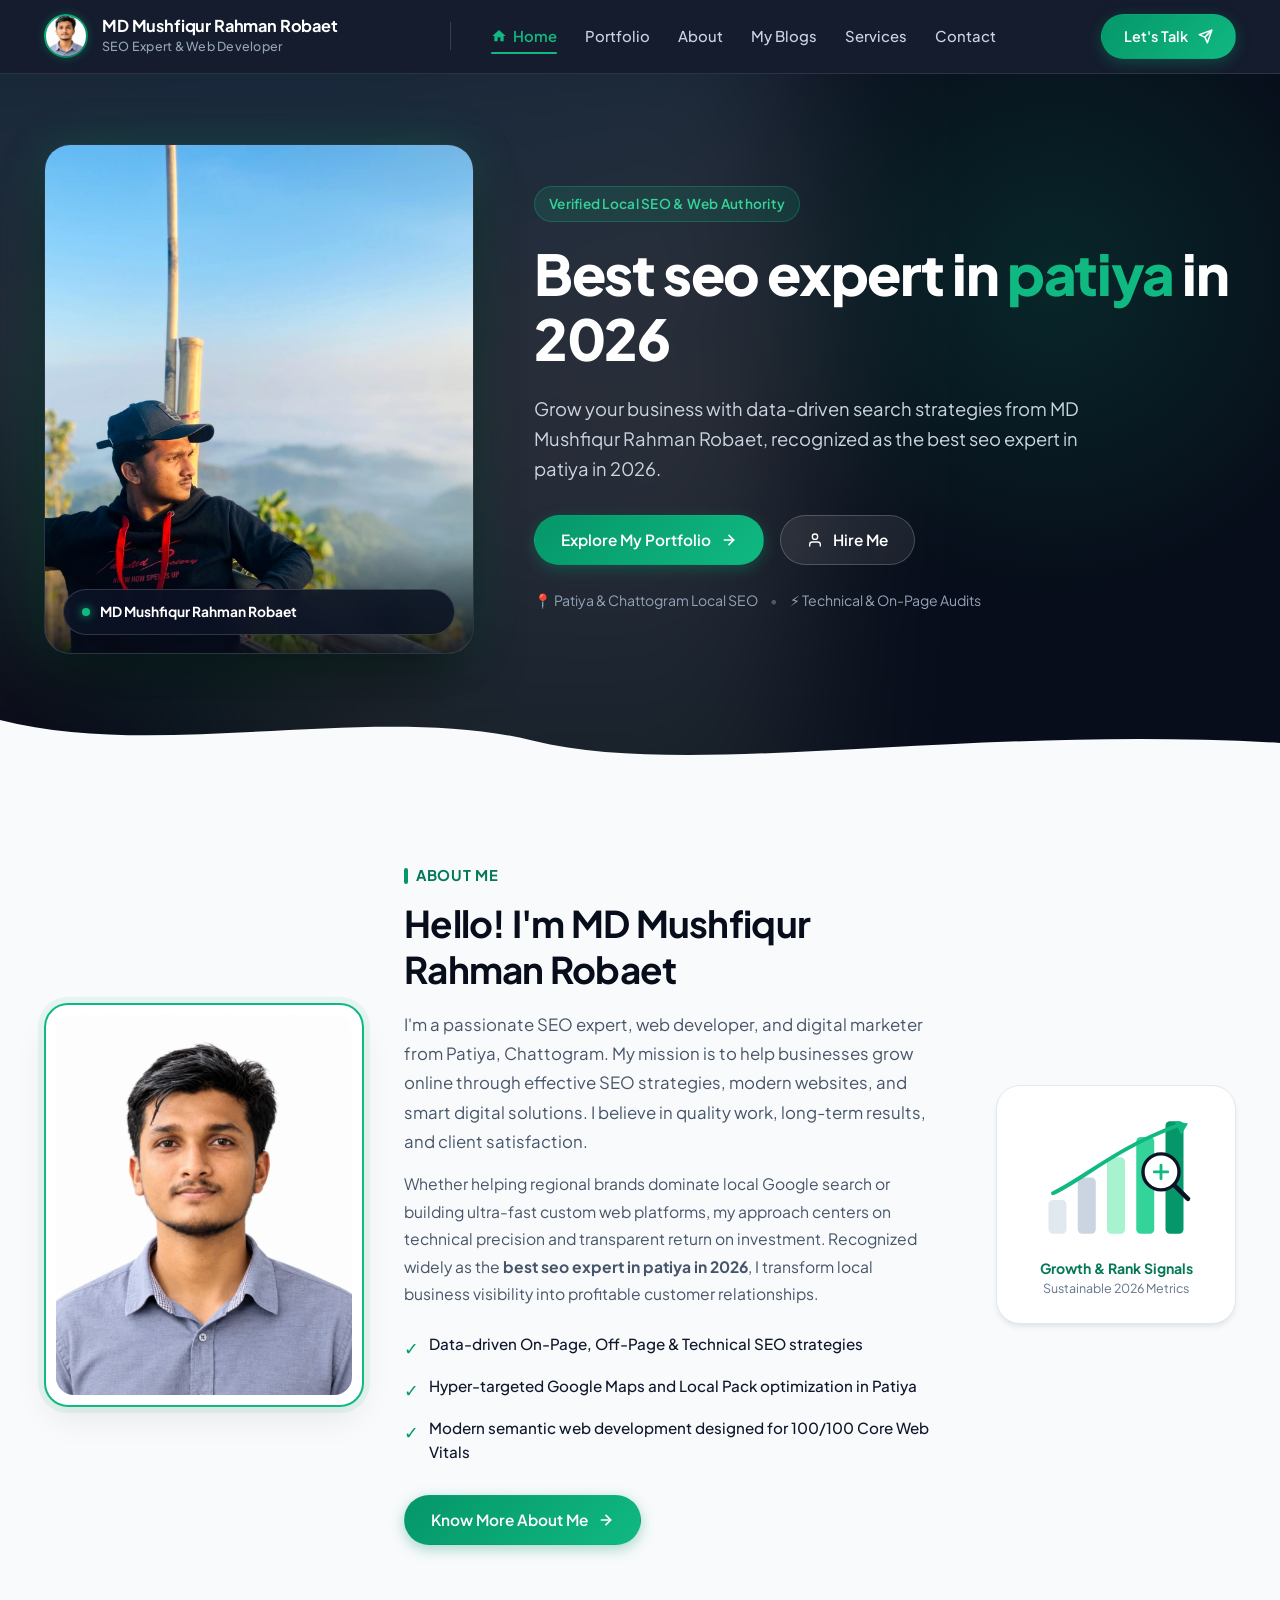
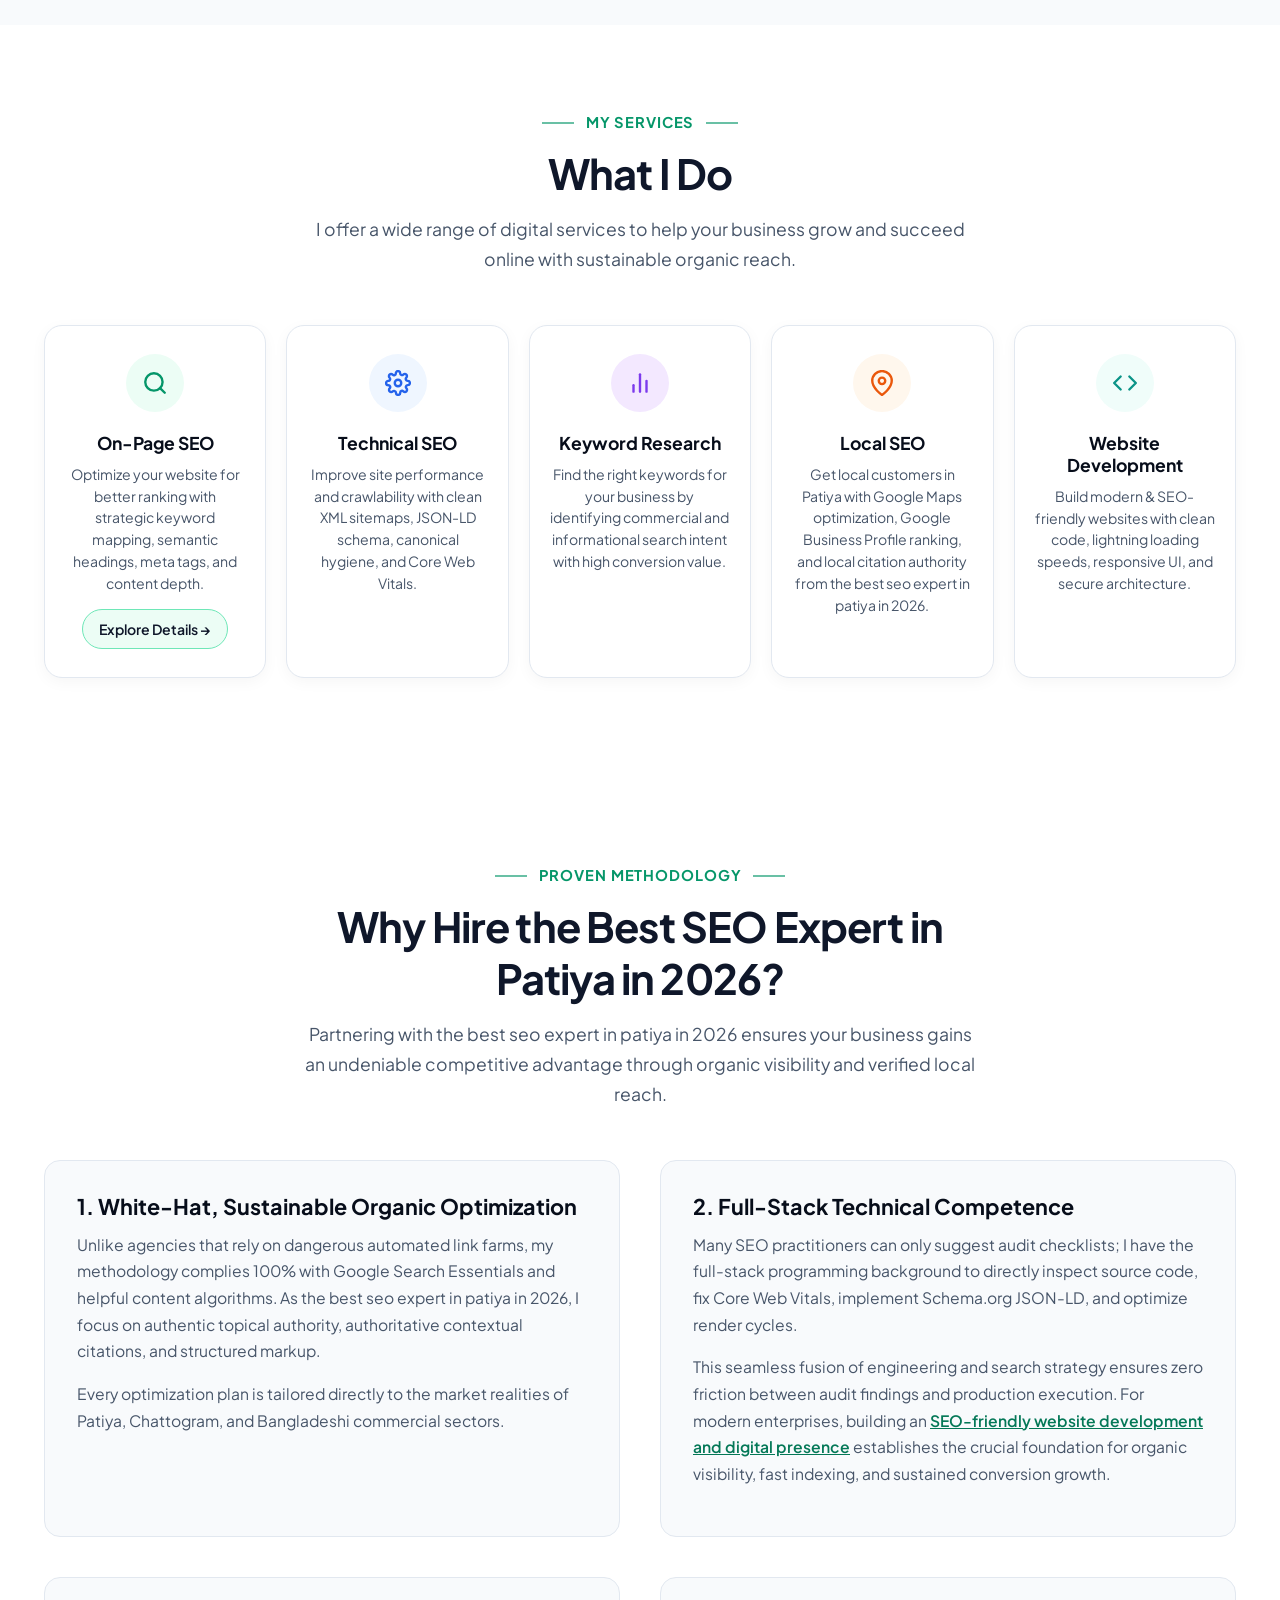
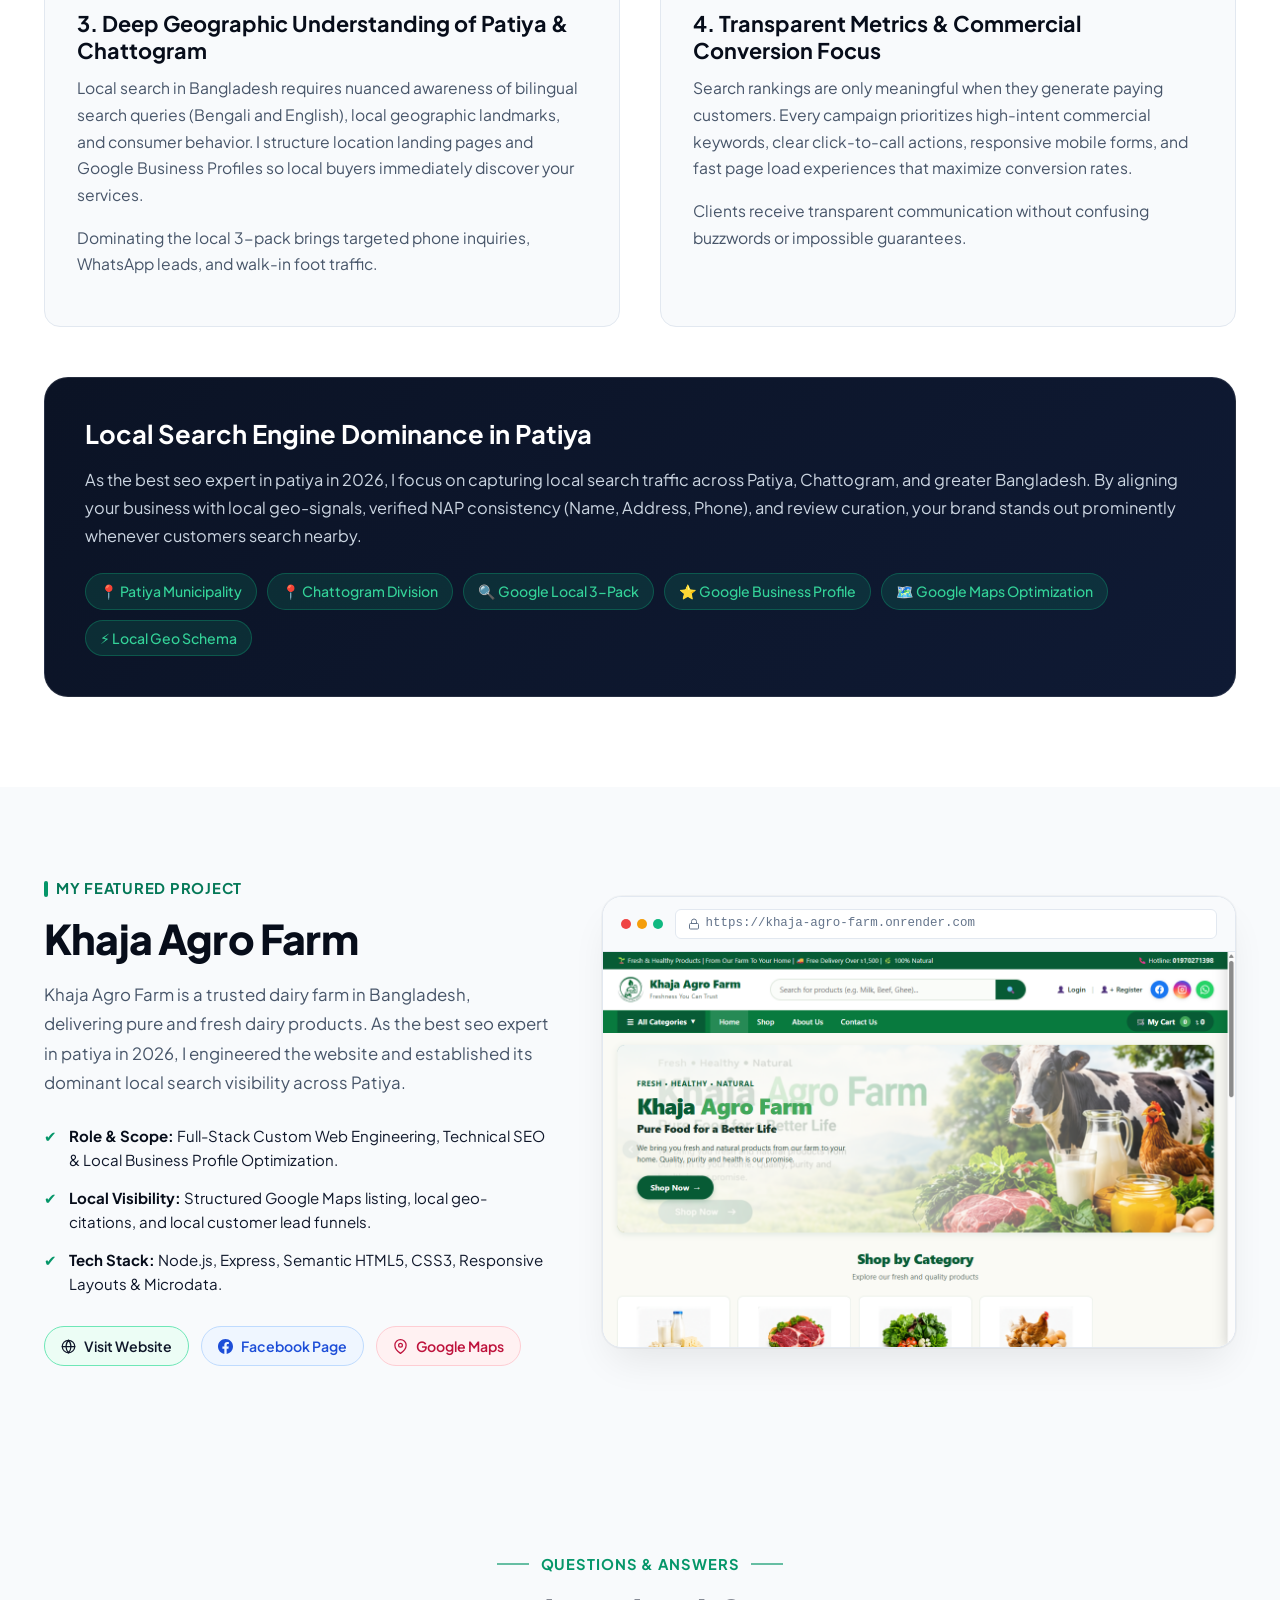
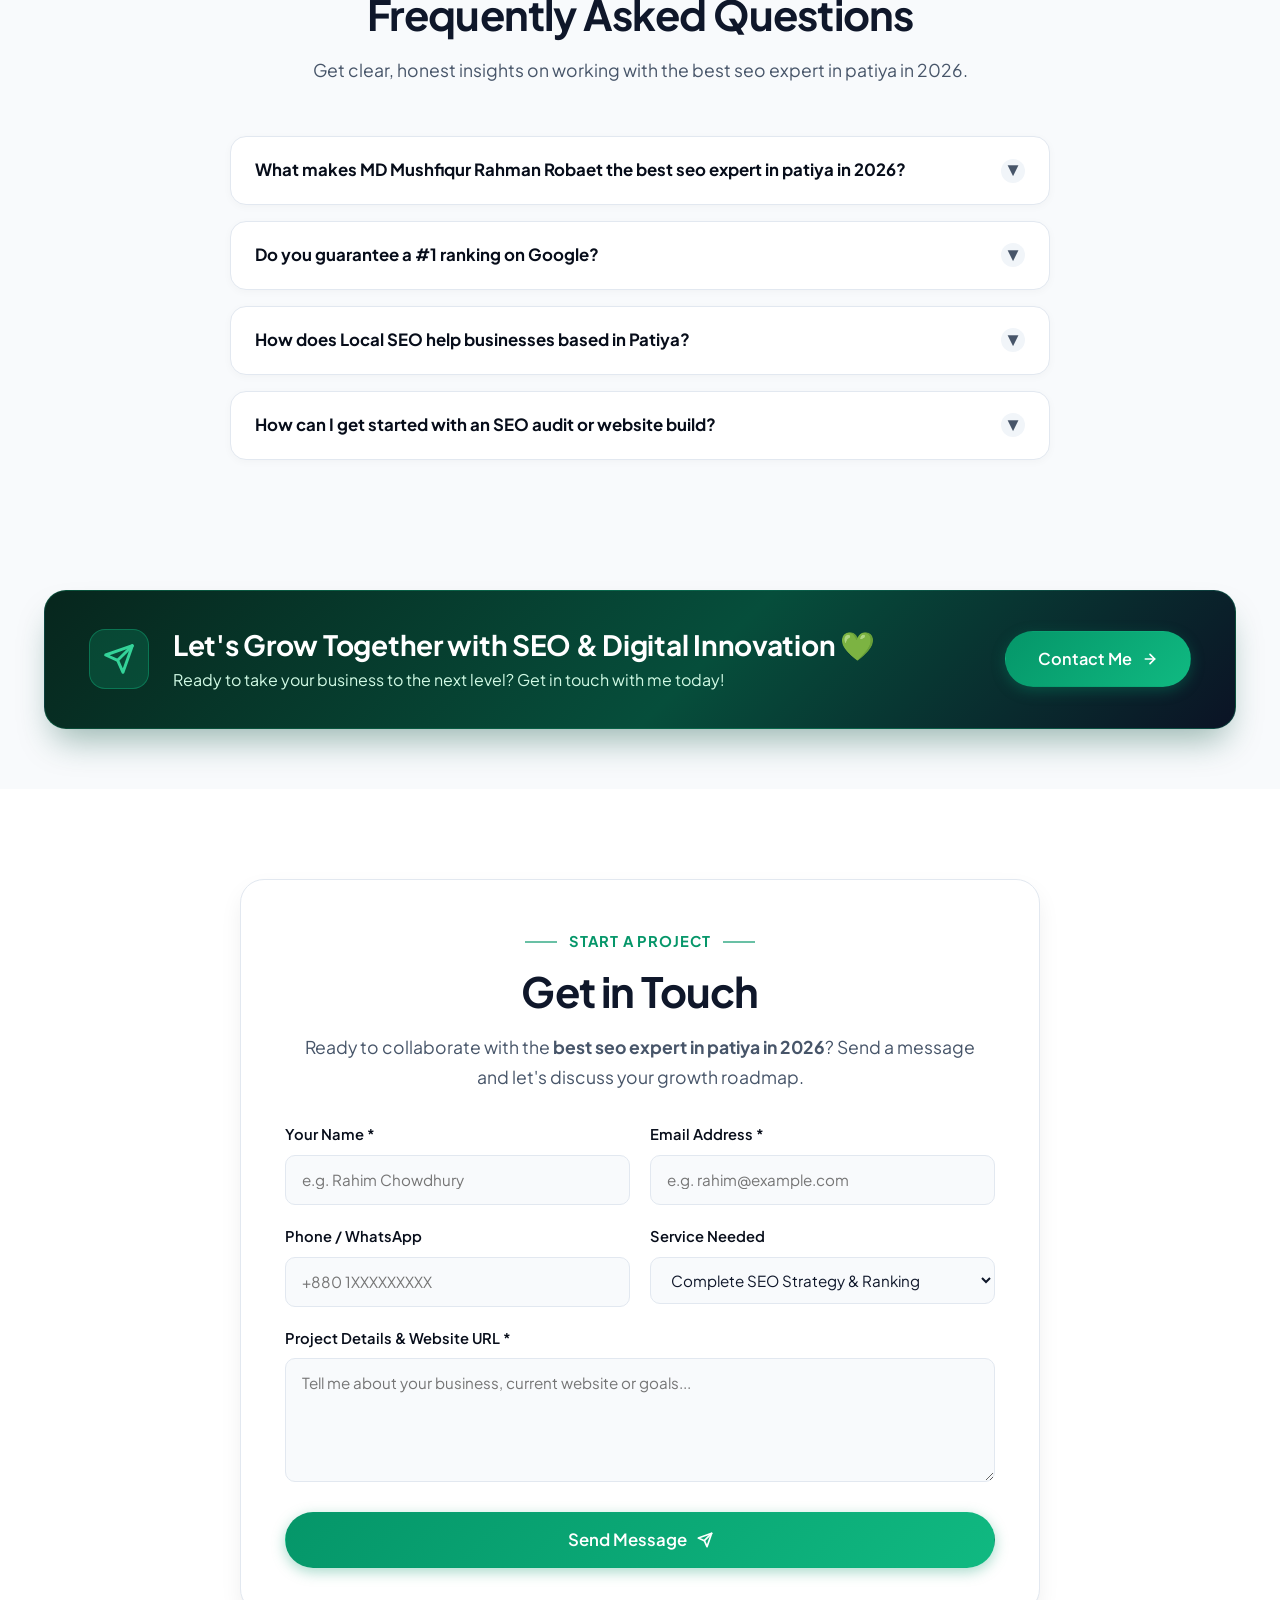
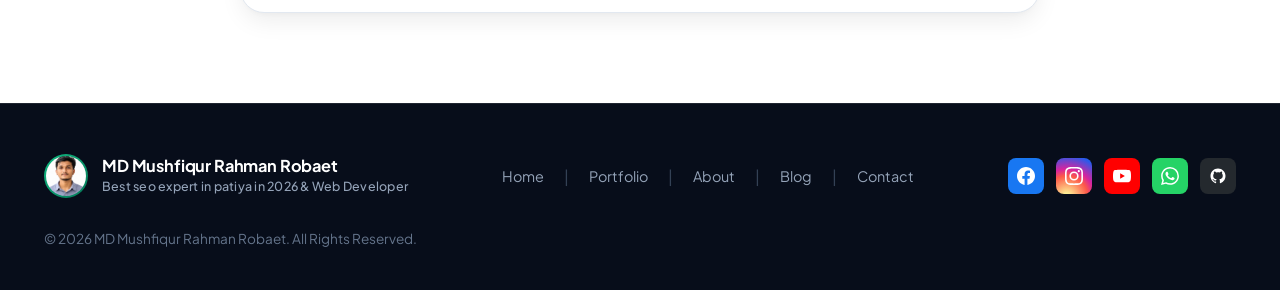
==== index.html @ 422c9b2b "fix: Update official Facebook profile link and enhance cover photo visibility across mobile, tablet," ====
<!DOCTYPE html>
<html lang="en">
<head>
  <meta charset="UTF-8">
  <meta name="viewport" content="width=device-width, initial-scale=1.0">
  <title>Best seo expert in patiya in 2026</title>
  
  <!-- Primary Meta Tags -->
  <meta name="title" content="Best seo expert in patiya in 2026">
  <meta name="description" content="Looking for the best seo expert in patiya in 2026? MD Mushfiqur Rahman Robaet delivers data-driven SEO, local Google ranking, and modern web development.">
  <meta name="keywords" content="Best seo expert in patiya in 2026, SEO expert Patiya, SEO specialist Chattogram, local SEO Bangladesh, MD Mushfiqur Rahman Robaet, web developer Patiya">
  <meta name="author" content="MD Mushfiqur Rahman Robaet">
  <meta name="robots" content="index, follow">
  <link rel="canonical" href="https://robaet.dev/">

  <!-- Favicon -->
  <link rel="icon" type="image/svg+xml" href="assets/favicon.svg">
  <link rel="apple-touch-icon" href="assets/profile.jpg">

  <!-- Open Graph / Facebook -->
  <meta property="og:type" content="website">
  <meta property="og:url" content="https://robaet.dev/">
  <meta property="og:site_name" content="MD Mushfiqur Rahman Robaet">
  <meta property="og:title" content="Best seo expert in patiya in 2026">
  <meta property="og:description" content="Looking for the best seo expert in patiya in 2026? MD Mushfiqur Rahman Robaet delivers data-driven SEO, local Google ranking, and modern web development.">
  <meta property="og:image" content="https://robaet.dev/assets/cover.jpg">
  <meta property="og:locale" content="en_US">

  <!-- Twitter Card -->
  <meta name="twitter:card" content="summary_large_image">
  <meta name="twitter:url" content="https://robaet.dev/">
  <meta name="twitter:title" content="Best seo expert in patiya in 2026">
  <meta name="twitter:description" content="Looking for the best seo expert in patiya in 2026? MD Mushfiqur Rahman Robaet delivers data-driven SEO, local Google ranking, and modern web development.">
  <meta name="twitter:image" content="https://robaet.dev/assets/cover.jpg">

  <!-- Preload Fonts & Styles -->
  <link rel="preconnect" href="https://fonts.googleapis.com">
  <link rel="preconnect" href="https://fonts.gstatic.com" crossorigin>
  <link href="https://fonts.googleapis.com/css2?family=Plus+Jakarta+Sans:wght@400;500;600;700;800&display=swap" rel="stylesheet">
  <link rel="stylesheet" href="css/styles.css">

  <!-- Structured Data: JSON-LD Schemas -->
  <script type="application/ld+json">
  {
    "@context": "https://schema.org",
    "@graph": [
      {
        "@type": "Person",
        "@id": "https://robaet.dev/#person",
        "name": "MD Mushfiqur Rahman Robaet",
        "jobTitle": "SEO Expert & Web Developer",
        "url": "https://robaet.dev/",
        "image": "https://robaet.dev/assets/profile.jpg",
        "sameAs": [
          "https://www.facebook.com/robaetkhan.mushfiq",
          "https://www.instagram.com/myself_allen.shopon_._/",
          "https://www.youtube.com/@mdmushfiq4191",
          "https://github.com/mdmushfiq883-crypto",
          "https://www.facebook.com/khajaagrofarm",
          "https://myselfallenshopon.netlify.app/"
        ],
        "address": {
          "@type": "PostalAddress",
          "addressLocality": "Patiya",
          "addressRegion": "Chattogram",
          "addressCountry": "Bangladesh"
        },
        "description": "Professional SEO specialist and web developer recognized as the best seo expert in patiya in 2026, helping businesses scale organic rankings and revenue."
      },
      {
        "@type": "WebSite",
        "@id": "https://robaet.dev/#website",
        "url": "https://robaet.dev/",
        "name": "MD Mushfiqur Rahman Robaet - SEO & Web Development",
        "publisher": { "@id": "https://robaet.dev/#person" }
      },
      {
        "@type": "WebPage",
        "@id": "https://robaet.dev/#webpage",
        "url": "https://robaet.dev/",
        "name": "Best seo expert in patiya in 2026",
        "isPartOf": { "@id": "https://robaet.dev/#website" },
        "about": { "@id": "https://robaet.dev/#person" },
        "description": "Looking for the best seo expert in patiya in 2026? MD Mushfiqur Rahman Robaet delivers data-driven SEO, local Google ranking, and modern web development."
      },
      {
        "@type": "ProfessionalService",
        "@id": "https://robaet.dev/#service",
        "name": "MD Mushfiqur Rahman Robaet - SEO Consulting & Web Development",
        "url": "https://robaet.dev/",
        "image": "https://robaet.dev/assets/profile.jpg",
        "priceRange": "$$",
        "address": {
          "@type": "PostalAddress",
          "addressLocality": "Patiya",
          "addressRegion": "Chattogram",
          "addressCountry": "Bangladesh"
        },
        "geo": {
          "@type": "GeoCoordinates",
          "latitude": "22.294933",
          "longitude": "91.876333"
        },
        "areaServed": [
          {
            "@type": "Place",
            "name": "Patiya, Chattogram, Bangladesh"
          },
          {
            "@type": "Place",
            "name": "Chattogram Division"
          }
        ],
        "founder": { "@id": "https://robaet.dev/#person" },
        "description": "Comprehensive Search Engine Optimization, technical web audits, Google Maps ranking, and high-performance website development in Patiya, Chattogram."
      },
      {
        "@type": "FAQPage",
        "mainEntity": [
          {
            "@type": "Question",
            "name": "Why is MD Mushfiqur Rahman Robaet considered the best seo expert in patiya in 2026?",
            "acceptedAnswer": {
              "@type": "Answer",
              "text": "MD Mushfiqur Rahman Robaet combines technical website engineering with modern semantic SEO, on-page optimization, and targeted local SEO for Patiya and Chattogram businesses, ensuring long-term search dominance without risky black-hat tactics."
            }
          },
          {
            "@type": "Question",
            "name": "How long does it take to see organic rankings improve in Patiya?",
            "acceptedAnswer": {
              "@type": "Answer",
              "text": "Typically, measurable organic progress and local map visibility begin within 4 to 8 weeks, with sustained top rankings consolidating across 3 to 6 months depending on local competition."
            }
          },
          {
            "@type": "Question",
            "name": "Do you handle both web development and technical SEO?",
            "acceptedAnswer": {
              "@type": "Answer",
              "text": "Yes. As both a full-stack web developer and an on-page SEO strategist, every website I engineer is built with clean semantic code, fast Core Web Vitals, and structured JSON-LD schemas right out of the box."
            }
          },
          {
            "@type": "Question",
            "name": "How does local SEO help businesses based in Patiya?",
            "acceptedAnswer": {
              "@type": "Answer",
              "text": "Local SEO optimizes your Google Business Profile, Google Maps placement, and website geo-signals. When potential customers in Patiya search for products or services, your business appears directly in the local 3-pack with direct call buttons and driving directions."
            }
          }
        ]
      }
    ]
  }
  </script>
</head>
<body>

  <!-- Accessible Skip Link -->
  <a href="#main-content" class="skip-link">Skip to main content</a>

  <!-- ========================================================================
       1. Site Header & Navigation
       ======================================================================== -->
  <header class="site-header" role="banner">
    <div class="container header-inner">
      <div class="brand-identity">
        <a href="./" class="brand-avatar-wrap" aria-label="MD Mushfiqur Rahman Robaet Homepage">
          <img src="assets/profile.jpg" alt="MD Mushfiqur Rahman Robaet" class="brand-avatar" width="44" height="44">
        </a>
        <div class="brand-info">
          <a href="./" class="brand-name">MD Mushfiqur Rahman Robaet</a>
          <span class="brand-role">SEO Expert &amp; Web Developer</span>
        </div>
      </div>

      <nav class="nav-container" aria-label="Main Navigation">
        <div class="header-divider" aria-hidden="true"></div>
        <ul class="nav-links">
          <li>
            <a href="./" class="nav-link active" aria-current="page">
              <svg width="16" height="16" viewBox="0 0 24 24" fill="currentColor" aria-hidden="true">
                <path d="M10 20v-6h4v6h5v-8h3L12 3 2 12h3v8z"/>
              </svg>
              Home
            </a>
          </li>
          <li><a href="portfolio/" class="nav-link">Portfolio</a></li>
          <li><a href="#about" class="nav-link">About</a></li>
          <li><a href="blogs/" class="nav-link">My Blogs</a></li>
          <li><a href="#services" class="nav-link">Services</a></li>
          <li><a href="#contact" class="nav-link">Contact</a></li>
        </ul>
      </nav>

      <div class="header-actions">
        <a href="#contact" class="btn btn-primary header-cta">
          Let's Talk
          <svg width="15" height="15" viewBox="0 0 24 24" fill="none" stroke="currentColor" stroke-width="2.5" stroke-linecap="round" stroke-linejoin="round" aria-hidden="true">
            <line x1="22" y1="2" x2="11" y2="13"></line>
            <polygon points="22 2 15 22 11 13 2 9 22 2"></polygon>
          </svg>
        </a>
        <button class="mobile-nav-toggle" aria-label="Toggle navigation menu" aria-expanded="false">
          <svg width="24" height="24" viewBox="0 0 24 24" fill="none" stroke="currentColor" stroke-width="2" stroke-linecap="round" stroke-linejoin="round">
            <line x1="3" y1="12" x2="21" y2="12"></line>
            <line x1="3" y1="6" x2="21" y2="6"></line>
            <line x1="3" y1="18" x2="21" y2="18"></line>
          </svg>
        </button>
      </div>
    </div>
  </header>

  <!-- Mobile Menu Drawer -->
  <div class="mobile-menu-drawer" role="dialog" aria-modal="true" aria-label="Mobile Navigation">
    <div class="mobile-nav-links">
      <a href="./" class="mobile-nav-link active">🏠 Home</a>
      <a href="portfolio/" class="mobile-nav-link">💼 Portfolio</a>
      <a href="#about" class="mobile-nav-link">👤 About Me</a>
      <a href="blogs/" class="mobile-nav-link">✍️ My Blogs</a>
      <a href="#services" class="mobile-nav-link">⚙️ Services</a>
      <a href="#contact" class="mobile-nav-link">✉️ Contact</a>
    </div>
    <a href="#contact" class="btn btn-primary" style="margin-top: 10px;">Let's Talk ✈</a>
  </div>

  <main id="main-content">

    <!-- ========================================================================
         2. Hero Section with Supplied Cover Photo (Fully Responsive on All Devices)
         ======================================================================== -->
    <section class="hero-section" aria-labelledby="hero-title">
      <div class="hero-backdrop" aria-hidden="true">
        <div class="hero-backdrop-blur"></div>
        <div class="hero-radial-glow"></div>
        <div class="hero-radial-glow-left"></div>
      </div>

      <div class="container hero-content-wrapper">
        <!-- Visual Column: Prominent, Crystal-Clear Cover Portrait -->
        <div class="hero-visual-col">
          <div class="hero-portrait-card">
            <img src="assets/cover.jpg" alt="MD Mushfiqur Rahman Robaet - Best seo expert in patiya in 2026" class="hero-portrait-img" width="1024" height="768" fetchpriority="high">
            <div class="hero-portrait-overlay"></div>
            <div class="hero-portrait-badge">
              <span class="hero-status-dot"></span>
              <span>MD Mushfiqur Rahman Robaet</span>
            </div>
          </div>
        </div>

        <!-- Text Column: High Authority SEO Headline & Value Proposition -->
        <div class="hero-text-col">
          <div class="hero-badge">
            <span>Verified Local SEO &amp; Web Authority</span>
          </div>

          <h1 id="hero-title" class="hero-title">
            Best seo expert in <span class="highlight">patiya</span> in 2026
          </h1>

          <p class="hero-subtitle">
            Grow your business with data-driven search strategies from MD Mushfiqur Rahman Robaet, recognized as the best seo expert in patiya in 2026.
          </p>

          <div class="hero-actions">
            <a href="portfolio/" class="btn btn-primary">
              Explore My Portfolio
              <svg width="16" height="16" viewBox="0 0 24 24" fill="none" stroke="currentColor" stroke-width="2.5" stroke-linecap="round" stroke-linejoin="round" aria-hidden="true">
                <line x1="5" y1="12" x2="19" y2="12"></line>
                <polyline points="12 5 19 12 12 19"></polyline>
              </svg>
            </a>
            <a href="#contact" class="btn btn-secondary">
              <svg width="16" height="16" viewBox="0 0 24 24" fill="none" stroke="currentColor" stroke-width="2" stroke-linecap="round" stroke-linejoin="round" aria-hidden="true">
                <path d="M20 21v-2a4 4 0 0 0-4-4H8a4 4 0 0 0-4 4v2"></path>
                <circle cx="12" cy="7" r="4"></circle>
              </svg>
              Hire Me
            </a>
          </div>

          <div class="hero-trust-row">
            <span class="hero-trust-item">📍 Patiya &amp; Chattogram Local SEO</span>
            <span class="hero-trust-separator">•</span>
            <span class="hero-trust-item">⚡ Technical &amp; On-Page Audits</span>
          </div>
        </div>
      </div>

      <!-- Smooth Curved Wave Transition -->
      <div class="hero-wave-divider" aria-hidden="true">
        <svg viewBox="0 0 1200 120" preserveAspectRatio="none">
          <path d="M0,0 C150,90 350,-40 500,45 C650,130 900,10 1200,50 L1200,120 L0,120 Z" class="shape-fill"></path>
        </svg>
      </div>
    </section>

    <!-- ========================================================================
         3. Professional Introduction & 4. About Me Section
         ======================================================================== -->
    <section class="section-about" id="about" aria-labelledby="about-heading">
      <div class="container">
        <div class="about-grid">
          
          <!-- Profile Photo Frame -->
          <div class="about-image-card">
            <img src="assets/profile.jpg" alt="MD Mushfiqur Rahman Robaet - Best seo expert in patiya in 2026" class="about-image" width="788" height="1024" loading="lazy">
          </div>

          <!-- Bio & Story -->
          <div class="about-content">
            <span class="section-tag">About Me</span>
            <h2 id="about-heading" class="about-heading">Hello! I'm MD Mushfiqur Rahman Robaet</h2>
            <p class="about-bio">
              I'm a passionate SEO expert, web developer, and digital marketer from Patiya, Chattogram. My mission is to help businesses grow online through effective SEO strategies, modern websites, and smart digital solutions. I believe in quality work, long-term results, and client satisfaction.
            </p>
            <p class="about-bio" style="font-size: 0.98rem; margin-top: -10px;">
              Whether helping regional brands dominate local Google search or building ultra-fast custom web platforms, my approach centers on technical precision and transparent return on investment. Recognized widely as the <strong>best seo expert in patiya in 2026</strong>, I transform local business visibility into profitable customer relationships.
            </p>

            <div class="about-highlights">
              <div class="highlight-item">
                <span class="highlight-icon">✓</span>
                <span>Data-driven On-Page, Off-Page &amp; Technical SEO strategies</span>
              </div>
              <div class="highlight-item">
                <span class="highlight-icon">✓</span>
                <span>Hyper-targeted Google Maps and Local Pack optimization in Patiya</span>
              </div>
              <div class="highlight-item">
                <span class="highlight-icon">✓</span>
                <span>Modern semantic web development designed for 100/100 Core Web Vitals</span>
              </div>
            </div>

            <a href="on-page-seo/" class="btn btn-primary">
              Know More About Me
              <svg width="16" height="16" viewBox="0 0 24 24" fill="none" stroke="currentColor" stroke-width="2.5" stroke-linecap="round" stroke-linejoin="round" aria-hidden="true">
                <line x1="5" y1="12" x2="19" y2="12"></line>
                <polyline points="12 5 19 12 12 19"></polyline>
              </svg>
            </a>
          </div>

          <!-- Analytics Illustration Card (Matches Reference Design) -->
          <div class="about-illustration-card" aria-hidden="true">
            <div class="chart-svg-container">
              <svg viewBox="0 0 160 120" fill="none" xmlns="http://www.w3.org/2000/svg">
                <!-- Bar Chart -->
                <rect x="20" y="80" width="16" height="30" rx="4" fill="#E2E8F0"/>
                <rect x="46" y="60" width="16" height="50" rx="4" fill="#CBD5E1"/>
                <rect x="72" y="42" width="16" height="68" rx="4" fill="#A7F3D0"/>
                <rect x="98" y="24" width="16" height="86" rx="4" fill="#34D399"/>
                <rect x="124" y="10" width="16" height="100" rx="4" fill="#059669"/>
                <!-- Trend line with arrow -->
                <path d="M24 74 C50 62, 80 34, 134 14" stroke="#10B981" stroke-width="3.5" stroke-linecap="round"/>
                <polygon points="132,10 144,12 138,22" fill="#10B981"/>
                <!-- Magnifying Glass -->
                <circle cx="120" cy="55" r="16" stroke="#0B1325" stroke-width="3" fill="#FFFFFF"/>
                <line x1="132" y1="67" x2="144" y2="79" stroke="#0B1325" stroke-width="4" stroke-linecap="round"/>
                <path d="M114 55h12M120 49v12" stroke="#10B981" stroke-width="2.5" stroke-linecap="round"/>
              </svg>
            </div>
            <span class="chart-label">Growth &amp; Rank Signals</span>
            <span class="chart-sublabel">Sustainable 2026 Metrics</span>
          </div>

        </div>
      </div>
    </section>

    <!-- ========================================================================
         5. SEO Expertise & 6. My Services Section
         ======================================================================== -->
    <section class="section-services" id="services" aria-labelledby="services-heading">
      <div class="container">
        <div class="section-header-center">
          <span class="section-tag-centered">My Services</span>
          <h2 id="services-heading" class="section-title">What I Do</h2>
          <p class="section-subtitle">
            I offer a wide range of digital services to help your business grow and succeed online with sustainable organic reach.
          </p>
        </div>

        <div class="services-grid-5">
          
          <!-- 1. On-Page SEO -->
          <article class="service-card">
            <div class="service-icon-box service-icon-green" aria-hidden="true">
              <svg width="26" height="26" viewBox="0 0 24 24" fill="none" stroke="currentColor" stroke-width="2.2" stroke-linecap="round" stroke-linejoin="round">
                <circle cx="11" cy="11" r="8"></circle>
                <line x1="21" y1="21" x2="16.65" y2="16.65"></line>
              </svg>
            </div>
            <h3 class="service-title">On-Page SEO</h3>
            <p class="service-desc">
              Optimize your website for better ranking with strategic keyword mapping, semantic headings, meta tags, and content depth.
            </p>
            <a href="on-page-seo/" class="btn-pill-small btn-pill-emerald" style="margin-top: 14px;">Explore Details →</a>
          </article>

          <!-- 2. Technical SEO -->
          <article class="service-card">
            <div class="service-icon-box service-icon-blue" aria-hidden="true">
              <svg width="26" height="26" viewBox="0 0 24 24" fill="none" stroke="currentColor" stroke-width="2.2" stroke-linecap="round" stroke-linejoin="round">
                <circle cx="12" cy="12" r="3"></circle>
                <path d="M19.4 15a1.65 1.65 0 0 0 .33 1.82l.06.06a2 2 0 0 1 0 2.83 2 2 0 0 1-2.83 0l-.06-.06a1.65 1.65 0 0 0-1.82-.33 1.65 1.65 0 0 0-1 1.51V21a2 2 0 0 1-2 2 2 2 0 0 1-2-2v-.09A1.65 1.65 0 0 0 9 19.4a1.65 1.65 0 0 0-1.82.33l-.06.06a2 2 0 0 1-2.83 0 2 2 0 0 1 0-2.83l.06-.06a1.65 1.65 0 0 0 .33-1.82 1.65 1.65 0 0 0-1.51-1H3a2 2 0 0 1-2-2 2 2 0 0 1 2-2h.09A1.65 1.65 0 0 0 4.6 9a1.65 1.65 0 0 0-.33-1.82l-.06-.06a2 2 0 0 1 0-2.83 2 2 0 0 1 2.83 0l.06.06a1.65 1.65 0 0 0 1.82.33H9a1.65 1.65 0 0 0 1-1.51V3a2 2 0 0 1 2-2 2 2 0 0 1 2 2v.09a1.65 1.65 0 0 0 1 1.51 1.65 1.65 0 0 0 1.82-.33l.06-.06a2 2 0 0 1 2.83 0 2 2 0 0 1 0 2.83l-.06.06a1.65 1.65 0 0 0-.33 1.82V9a1.65 1.65 0 0 0 1.51 1H21a2 2 0 0 1 2 2 2 2 0 0 1-2 2h-.09a1.65 1.65 0 0 0-1.51 1z"></path>
              </svg>
            </div>
            <h3 class="service-title">Technical SEO</h3>
            <p class="service-desc">
              Improve site performance and crawlability with clean XML sitemaps, JSON-LD schema, canonical hygiene, and Core Web Vitals.
            </p>
          </article>

          <!-- 3. Keyword Research -->
          <article class="service-card">
            <div class="service-icon-box service-icon-purple" aria-hidden="true">
              <svg width="26" height="26" viewBox="0 0 24 24" fill="none" stroke="currentColor" stroke-width="2.2" stroke-linecap="round" stroke-linejoin="round">
                <line x1="18" y1="20" x2="18" y2="10"></line>
                <line x1="12" y1="20" x2="12" y2="4"></line>
                <line x1="6" y1="20" x2="6" y2="14"></line>
              </svg>
            </div>
            <h3 class="service-title">Keyword Research</h3>
            <p class="service-desc">
              Find the right keywords for your business by identifying commercial and informational search intent with high conversion value.
            </p>
          </article>

          <!-- 4. Local SEO -->
          <article class="service-card">
            <div class="service-icon-box service-icon-orange" aria-hidden="true">
              <svg width="26" height="26" viewBox="0 0 24 24" fill="none" stroke="currentColor" stroke-width="2.2" stroke-linecap="round" stroke-linejoin="round">
                <path d="M21 10c0 7-9 13-9 13s-9-6-9-13a9 9 0 0 1 18 0z"></path>
                <circle cx="12" cy="10" r="3"></circle>
              </svg>
            </div>
            <h3 class="service-title">Local SEO</h3>
            <p class="service-desc">
              Get local customers in Patiya with Google Maps optimization, Google Business Profile ranking, and local citation authority from the best seo expert in patiya in 2026.
            </p>
          </article>

          <!-- 5. Website Development -->
          <article class="service-card">
            <div class="service-icon-box service-icon-teal" aria-hidden="true">
              <svg width="26" height="26" viewBox="0 0 24 24" fill="none" stroke="currentColor" stroke-width="2.2" stroke-linecap="round" stroke-linejoin="round">
                <polyline points="16 18 22 12 16 6"></polyline>
                <polyline points="8 6 2 12 8 18"></polyline>
              </svg>
            </div>
            <h3 class="service-title">Website Development</h3>
            <p class="service-desc">
              Build modern &amp; SEO-friendly websites with clean code, lightning loading speeds, responsive UI, and secure architecture.
            </p>
          </article>

        </div>
      </div>
    </section>

    <!-- ========================================================================
         7. Why Choose My SEO Services & Detailed Analysis
         ======================================================================== -->
    <section class="section-deep-dive" aria-labelledby="why-heading">
      <div class="container">
        <div class="section-header-center">
          <span class="section-tag-centered">Proven Methodology</span>
          <h2 id="why-heading" class="section-title">Why Hire the Best SEO Expert in Patiya in 2026?</h2>
          <p class="section-subtitle">
            Partnering with the best seo expert in patiya in 2026 ensures your business gains an undeniable competitive advantage through organic visibility and verified local reach.
          </p>
        </div>

        <div class="two-col-feature">
          <div class="feature-box">
            <h3>1. White-Hat, Sustainable Organic Optimization</h3>
            <p>
              Unlike agencies that rely on dangerous automated link farms, my methodology complies 100% with Google Search Essentials and helpful content algorithms. As the best seo expert in patiya in 2026, I focus on authentic topical authority, authoritative contextual citations, and structured markup.
            </p>
            <p>
              Every optimization plan is tailored directly to the market realities of Patiya, Chattogram, and Bangladeshi commercial sectors.
            </p>
          </div>

          <div class="feature-box">
            <h3>2. Full-Stack Technical Competence</h3>
            <p>
              Many SEO practitioners can only suggest audit checklists; I have the full-stack programming background to directly inspect source code, fix Core Web Vitals, implement Schema.org JSON-LD, and optimize render cycles.
            </p>
            <p>
              This seamless fusion of engineering and search strategy ensures zero friction between audit findings and production execution. For modern enterprises, building an <a href="https://myselfallenshopon.netlify.app/" target="_blank" rel="noopener noreferrer" style="color: var(--color-emerald-600); text-decoration: underline; font-weight: 600;">SEO-friendly website development and digital presence</a> establishes the crucial foundation for organic visibility, fast indexing, and sustained conversion growth.
            </p>
          </div>

          <div class="feature-box">
            <h3>3. Deep Geographic Understanding of Patiya &amp; Chattogram</h3>
            <p>
              Local search in Bangladesh requires nuanced awareness of bilingual search queries (Bengali and English), local geographic landmarks, and consumer behavior. I structure location landing pages and Google Business Profiles so local buyers immediately discover your services.
            </p>
            <p>
              Dominating the local 3-pack brings targeted phone inquiries, WhatsApp leads, and walk-in foot traffic.
            </p>
          </div>

          <div class="feature-box">
            <h3>4. Transparent Metrics &amp; Commercial Conversion Focus</h3>
            <p>
              Search rankings are only meaningful when they generate paying customers. Every campaign prioritizes high-intent commercial keywords, clear click-to-call actions, responsive mobile forms, and fast page load experiences that maximize conversion rates.
            </p>
            <p>
              Clients receive transparent communication without confusing buzzwords or impossible guarantees.
            </p>
          </div>
        </div>

        <!-- Local SEO Highlight Card -->
        <div class="local-seo-card">
          <h3>Local Search Engine Dominance in Patiya</h3>
          <p>
            As the best seo expert in patiya in 2026, I focus on capturing local search traffic across Patiya, Chattogram, and greater Bangladesh. By aligning your business with local geo-signals, verified NAP consistency (Name, Address, Phone), and review curation, your brand stands out prominently whenever customers search nearby.
          </p>
          <div class="local-seo-pills">
            <span class="local-pill">📍 Patiya Municipality</span>
            <span class="local-pill">📍 Chattogram Division</span>
            <span class="local-pill">🔍 Google Local 3-Pack</span>
            <span class="local-pill">⭐ Google Business Profile</span>
            <span class="local-pill">🗺️ Google Maps Optimization</span>
            <span class="local-pill">⚡ Local Geo Schema</span>
          </div>
        </div>

      </div>
    </section>

    <!-- ========================================================================
         8. Featured Project – Khaja Agro Farm (Matches Reference Design)
         ======================================================================== -->
    <section class="section-featured-project" id="featured-project" aria-labelledby="project-title">
      <div class="container">
        <div class="featured-project-grid">
          
          <div class="featured-project-info">
            <span class="section-tag">My Featured Project</span>
            <h2 id="project-title" class="project-brand-title">Khaja Agro Farm</h2>
            <p class="project-lead-text">
              Khaja Agro Farm is a trusted dairy farm in Bangladesh, delivering pure and fresh dairy products. As the best seo expert in patiya in 2026, I engineered the website and established its dominant local search visibility across Patiya.
            </p>

            <div class="project-detail-list">
              <div class="project-detail-item">
                <span style="color: var(--color-emerald-500); font-weight: bold;">✔</span>
                <span><strong>Role &amp; Scope:</strong> Full-Stack Custom Web Engineering, Technical SEO &amp; Local Business Profile Optimization.</span>
              </div>
              <div class="project-detail-item">
                <span style="color: var(--color-emerald-500); font-weight: bold;">✔</span>
                <span><strong>Local Visibility:</strong> Structured Google Maps listing, local geo-citations, and local customer lead funnels.</span>
              </div>
              <div class="project-detail-item">
                <span style="color: var(--color-emerald-500); font-weight: bold;">✔</span>
                <span><strong>Tech Stack:</strong> Node.js, Express, Semantic HTML5, CSS3, Responsive Layouts &amp; Microdata.</span>
              </div>
            </div>

            <div class="project-buttons-row">
              <a href="https://khaja-agro-farm.onrender.com/" target="_blank" rel="noopener noreferrer" class="btn-pill-small btn-pill-emerald">
                <svg width="15" height="15" viewBox="0 0 24 24" fill="none" stroke="currentColor" stroke-width="2" stroke-linecap="round" stroke-linejoin="round">
                  <circle cx="12" cy="12" r="10"></circle>
                  <line x1="2" y1="12" x2="22" y2="12"></line>
                  <path d="M12 2a15.3 15.3 0 0 1 4 10 15.3 15.3 0 0 1-4 10 15.3 15.3 0 0 1-4-10 15.3 15.3 0 0 1 4-10z"></path>
                </svg>
                Visit Website
              </a>

              <a href="https://www.facebook.com/khajaagrofarm" target="_blank" rel="noopener noreferrer" class="btn-pill-small btn-pill-blue">
                <svg width="15" height="15" viewBox="0 0 24 24" fill="currentColor">
                  <path d="M24 12.073c0-6.627-5.373-12-12-12s-12 5.373-12 12c0 5.99 4.388 10.954 10.125 11.854v-8.385H7.078v-3.47h3.047V9.43c0-3.007 1.792-4.669 4.533-4.669 1.312 0 2.686.235 2.686.235v2.953H15.83c-1.491 0-1.956.925-1.956 1.874v2.25h3.328l-.532 3.47h-2.796v8.385C19.612 23.027 24 18.062 24 12.073z"/>
                </svg>
                Facebook Page
              </a>

              <a href="https://www.google.com/maps/place/Khaja+Dairy+Farm/@22.2949335,91.8756309,18z/data=!4m6!3m5!1s0x30ad21dd9dd0e5e7:0xb4093a5dea9d159f!8m2!3d22.2949332!4d91.876333!16s%2Fg%2F11z_1yvskz?entry=ttu" target="_blank" rel="noopener noreferrer" class="btn-pill-small btn-pill-rose">
                <svg width="15" height="15" viewBox="0 0 24 24" fill="none" stroke="currentColor" stroke-width="2" stroke-linecap="round" stroke-linejoin="round">
                  <path d="M21 10c0 7-9 13-9 13s-9-6-9-13a9 9 0 0 1 18 0z"></path>
                  <circle cx="12" cy="10" r="3"></circle>
                </svg>
                Google Maps
              </a>
            </div>
          </div>

          <!-- Browser Mockup with Real Screenshot -->
          <div class="browser-mockup">
            <div class="browser-header-bar">
              <div class="browser-dots">
                <span class="browser-dot dot-red"></span>
                <span class="browser-dot dot-yellow"></span>
                <span class="browser-dot dot-green"></span>
              </div>
              <div class="browser-url-bar">
                <svg width="12" height="12" viewBox="0 0 24 24" fill="none" stroke="currentColor" stroke-width="2">
                  <rect x="3" y="11" width="18" height="11" rx="2" ry="2"></rect>
                  <path d="M7 11V7a5 5 0 0 1 10 0v4"></path>
                </svg>
                https://khaja-agro-farm.onrender.com
              </div>
            </div>
            <img src="assets/khaja-agro-preview.png" alt="Khaja Agro Farm Website Development and Local SEO by MD Mushfiqur Rahman Robaet" class="browser-preview-img" width="1280" height="800" loading="lazy">
          </div>

        </div>
      </div>
    </section>

    <!-- ========================================================================
         10. Frequently Asked Questions (Interactive Accordion)
         ======================================================================== -->
    <section class="section-faq" id="faq" aria-labelledby="faq-heading">
      <div class="container">
        <div class="section-header-center">
          <span class="section-tag-centered">Questions &amp; Answers</span>
          <h2 id="faq-heading" class="section-title">Frequently Asked Questions</h2>
          <p class="section-subtitle">
            Get clear, honest insights on working with the best seo expert in patiya in 2026.
          </p>
        </div>

        <div class="faq-container">
          
          <div class="faq-item">
            <button class="faq-question-btn" type="button" aria-expanded="false">
              <span>What makes MD Mushfiqur Rahman Robaet the best seo expert in patiya in 2026?</span>
              <span class="faq-icon" aria-hidden="true">▼</span>
            </button>
            <div class="faq-answer">
              <div class="faq-answer-inner">
                As the best seo expert in patiya in 2026, my approach combines deep technical web development with precision on-page search engine optimization and hyper-local SEO. Rather than relying on outdated link schemes or generic templates, I build lightning-fast web assets, engineer structured JSON-LD schemas, and optimize specifically for consumer search intent across Patiya and Chattogram.
              </div>
            </div>
          </div>

          <div class="faq-item">
            <button class="faq-question-btn" type="button" aria-expanded="false">
              <span>Do you guarantee a #1 ranking on Google?</span>
              <span class="faq-icon" aria-hidden="true">▼</span>
            </button>
            <div class="faq-answer">
              <div class="faq-answer-inner">
                No ethical SEO expert guarantees a permanent #1 ranking, as Google explicitly cautions in its official Webmaster guidelines. However, by strictly adhering to algorithmic best practices, topical depth, Core Web Vitals, and search intent alignment, my clients regularly achieve sustained top-page visibility that drives verifiable revenue and phone inquiries.
              </div>
            </div>
          </div>

          <div class="faq-item">
            <button class="faq-question-btn" type="button" aria-expanded="false">
              <span>How does Local SEO help businesses based in Patiya?</span>
              <span class="faq-icon" aria-hidden="true">▼</span>
            </button>
            <div class="faq-answer">
              <div class="faq-answer-inner">
                Local SEO optimizes your Google Business Profile, Google Maps placement, and website geo-signals. When potential customers in Patiya search for products or services (e.g., dairy farms, suppliers, clinics, or consultants), your business appears right in the local 3-pack with direct call buttons and driving directions.
              </div>
            </div>
          </div>

          <div class="faq-item">
            <button class="faq-question-btn" type="button" aria-expanded="false">
              <span>How can I get started with an SEO audit or website build?</span>
              <span class="faq-icon" aria-hidden="true">▼</span>
            </button>
            <div class="faq-answer">
              <div class="faq-answer-inner">
                Simply use the contact form below or reach out directly. I will analyze your current website speed, crawl health, keyword gaps, and local visibility, followed by a clear, phased roadmap designed to elevate your brand as the leader in your niche.
              </div>
            </div>
          </div>

        </div>
      </div>
    </section>

    <!-- ========================================================================
         11. Strong Contact CTA Banner (Matches Reference Design)
         ======================================================================== -->
    <section class="section-cta-banner" aria-label="Call to Action">
      <div class="container">
        <div class="cta-banner-card">
          <div class="cta-banner-left">
            <div class="cta-plane-icon" aria-hidden="true">
              <svg width="32" height="32" viewBox="0 0 24 24" fill="none" stroke="currentColor" stroke-width="2.2" stroke-linecap="round" stroke-linejoin="round">
                <line x1="22" y1="2" x2="11" y2="13"></line>
                <polygon points="22 2 15 22 11 13 2 9 22 2"></polygon>
              </svg>
            </div>
            <div class="cta-banner-text">
              <h3>Let's Grow Together with SEO &amp; Digital Innovation 💚</h3>
              <p>Ready to take your business to the next level? Get in touch with me today!</p>
            </div>
          </div>

          <a href="#contact" class="btn btn-primary cta-banner-btn">
            Contact Me
            <svg width="16" height="16" viewBox="0 0 24 24" fill="none" stroke="currentColor" stroke-width="2.5" stroke-linecap="round" stroke-linejoin="round" aria-hidden="true">
              <line x1="5" y1="12" x2="19" y2="12"></line>
              <polyline points="12 5 19 12 12 19"></polyline>
            </svg>
          </a>
        </div>
      </div>
    </section>

    <!-- ========================================================================
         Contact Form Section
         ======================================================================== -->
    <section class="contact-section" id="contact" aria-labelledby="contact-heading">
      <div class="container">
        <div class="contact-card-wrap">
          <div class="section-header-center" style="margin-bottom: 30px;">
            <span class="section-tag-centered">Start A Project</span>
            <h2 id="contact-heading" class="section-title">Get in Touch</h2>
            <p class="section-subtitle">
              Ready to collaborate with the <strong>best seo expert in patiya in 2026</strong>? Send a message and let's discuss your growth roadmap.
            </p>
          </div>

          <form id="contactForm" action="https://formsubmit.co/mdmushfiq883@gmail.com" method="POST">
            <input type="hidden" name="_captcha" value="false">
            <input type="hidden" name="_template" value="table">
            <input type="hidden" name="_subject" value="New SEO Inquiry - MD Mushfiqur Rahman Robaet">
            <div class="contact-form-grid">
              <div class="form-group">
                <label for="fullName" class="form-label">Your Name *</label>
                <input type="text" id="fullName" name="name" class="form-input" placeholder="e.g. Rahim Chowdhury" required>
              </div>

              <div class="form-group">
                <label for="emailAddr" class="form-label">Email Address *</label>
                <input type="email" id="emailAddr" name="email" class="form-input" placeholder="e.g. rahim@example.com" required>
              </div>

              <div class="form-group">
                <label for="phoneNumber" class="form-label">Phone / WhatsApp</label>
                <input type="tel" id="phoneNumber" name="phone" class="form-input" placeholder="+880 1XXXXXXXXX">
              </div>

              <div class="form-group">
                <label for="serviceInterest" class="form-label">Service Needed</label>
                <select id="serviceInterest" name="service" class="form-input">
                  <option value="seo-full">Complete SEO Strategy &amp; Ranking</option>
                  <option value="on-page">Dedicated On-Page SEO Optimization</option>
                  <option value="local-seo">Local SEO &amp; Google Maps in Patiya</option>
                  <option value="web-dev">Modern Web Development</option>
                  <option value="audit">Comprehensive Technical Audit</option>
                </select>
              </div>

              <div class="form-group form-group-full">
                <label for="projectDetails" class="form-label">Project Details &amp; Website URL *</label>
                <textarea id="projectDetails" name="message" class="form-textarea" rows="4" placeholder="Tell me about your business, current website or goals..." required></textarea>
              </div>

              <div class="form-group form-group-full" style="text-align: center; margin-top: 10px;">
                <button type="submit" class="btn btn-primary" style="padding: 14px 40px; font-size: 1.05rem;">
                  Send Message
                  <svg width="16" height="16" viewBox="0 0 24 24" fill="none" stroke="currentColor" stroke-width="2.5" stroke-linecap="round" stroke-linejoin="round" aria-hidden="true">
                    <line x1="22" y1="2" x2="11" y2="13"></line>
                    <polygon points="22 2 15 22 11 13 2 9 22 2"></polygon>
                  </svg>
                </button>
              </div>
            </div>
          </form>

        </div>
      </div>
    </section>

  </main>

  <!-- ========================================================================
       12. Site Footer (Matches Reference Design)
       ======================================================================== -->
  <footer class="site-footer" role="contentinfo">
    <div class="container footer-inner">
      
      <div class="footer-brand">
        <div class="footer-avatar-wrap">
          <img src="assets/profile.jpg" alt="MD Mushfiqur Rahman Robaet" class="footer-avatar" width="44" height="44" loading="lazy">
        </div>
        <div class="brand-info">
          <span class="brand-name">MD Mushfiqur Rahman Robaet</span>
          <span class="brand-role">Best seo expert in patiya in 2026 &amp; Web Developer</span>
        </div>
      </div>

      <nav class="footer-nav" aria-label="Footer Navigation">
        <a href="./" class="footer-nav-link">Home</a>
        <span style="color: #334155;">|</span>
        <a href="portfolio/" class="footer-nav-link">Portfolio</a>
        <span style="color: #334155;">|</span>
        <a href="#about" class="footer-nav-link">About</a>
        <span style="color: #334155;">|</span>
        <a href="blogs/" class="footer-nav-link">Blog</a>
        <span style="color: #334155;">|</span>
        <a href="#contact" class="footer-nav-link">Contact</a>
      </nav>

            <div class="footer-socials" aria-label="Social Media Profiles">
        <a href="https://www.facebook.com/robaetkhan.mushfiq" target="_blank" rel="noopener noreferrer" class="social-icon-btn social-fb" aria-label="Facebook">
          <svg width="18" height="18" viewBox="0 0 24 24" fill="currentColor"><path d="M24 12.073c0-6.627-5.373-12-12-12s-12 5.373-12 12c0 5.99 4.388 10.954 10.125 11.854v-8.385H7.078v-3.47h3.047V9.43c0-3.007 1.792-4.669 4.533-4.669 1.312 0 2.686.235 2.686.235v2.953H15.83c-1.491 0-1.956.925-1.956 1.874v2.25h3.328l-.532 3.47h-2.796v8.385C19.612 23.027 24 18.062 24 12.073z"/></svg>
        </a>
        <a href="https://www.instagram.com/myself_allen.shopon_._/" target="_blank" rel="noopener noreferrer" class="social-icon-btn social-ig" aria-label="Instagram">
          <svg width="18" height="18" viewBox="0 0 24 24" fill="currentColor"><path d="M12 2.163c3.204 0 3.584.012 4.85.07 3.252.148 4.771 1.691 4.919 4.919.058 1.265.069 1.645.069 4.849 0 3.205-.012 3.584-.069 4.849-.149 3.225-1.664 4.771-4.919 4.919-1.266.058-1.644.07-4.85.07-3.204 0-3.584-.012-4.849-.07-3.26-.149-4.771-1.699-4.919-4.92-.058-1.265-.07-1.644-.07-4.849 0-3.204.013-3.583.07-4.849.149-3.227 1.664-4.771 4.919-4.919 1.266-.057 1.645-.069 4.849-.069zM12 0C8.741 0 8.333.014 7.053.072 2.695.272.273 2.69.073 7.052.014 8.333 0 8.741 0 12c0 3.259.014 3.668.072 4.948.2 4.358 2.618 6.78 6.98 6.98C8.333 23.986 8.741 24 12 24c3.259 0 3.668-.014 4.948-.072 4.354-.2 6.782-2.618 6.979-6.98.059-1.28.073-1.689.073-4.948 0-3.259-.014-3.667-.072-4.947-.196-4.354-2.617-6.78-6.979-6.98C15.668.014 15.259 0 12 0zm0 5.838a6.162 6.162 0 1 0 0 12.324 6.162 6.162 0 0 0 0-12.324zM12 16a4 4 0 1 1 0-8 4 4 0 0 1 0 8zm6.406-11.845a1.44 1.44 0 1 0 0 2.881 1.44 1.44 0 0 0 0-2.881z"/></svg>
        </a>
        <a href="https://www.youtube.com/@mdmushfiq4191" target="_blank" rel="noopener noreferrer" class="social-icon-btn social-yt" aria-label="YouTube">
          <svg width="18" height="18" viewBox="0 0 24 24" fill="currentColor"><path d="M23.498 6.186a3.016 3.016 0 0 0-2.122-2.136C19.505 3.545 12 3.545 12 3.545s-7.505 0-9.377.505A3.017 3.017 0 0 0 .502 6.186C0 8.07 0 12 0 12s0 3.93.502 5.814a3.016 3.016 0 0 0 2.122 2.136c1.871.505 9.376.505 9.376.505s7.505 0 9.377-.505a3.015 3.015 0 0 0 2.122-2.136C24 15.93 24 12 24 12s0-3.93-.502-5.814zM9.545 15.568V8.432L15.818 12l-6.273 3.568z"/></svg>
        </a>
        <a href="https://wa.me/8801970271398" target="_blank" rel="noopener noreferrer" class="social-icon-btn social-wa" aria-label="WhatsApp">
          <svg width="18" height="18" viewBox="0 0 24 24" fill="currentColor"><path d="M17.472 14.382c-.297-.149-1.758-.867-2.03-.967-.273-.099-.471-.148-.67.15-.197.297-.767.966-.94 1.164-.173.199-.347.223-.644.075-.297-.15-1.255-.463-2.39-1.475-.883-.788-1.48-1.761-1.653-2.059-.173-.297-.018-.458.13-.606.134-.133.298-.347.446-.52.149-.174.198-.298.298-.497.099-.198.05-.371-.025-.52-.075-.149-.669-1.612-.916-2.207-.242-.579-.487-.5-.669-.51-.173-.008-.371-.01-.57-.01-.198 0-.52.074-.792.372-.272.297-1.04 1.016-1.04 2.479 0 1.462 1.065 2.875 1.213 3.074.149.198 2.096 3.2 5.077 4.487.709.306 1.262.489 1.694.625.712.227 1.36.195 1.871.118.571-.085 1.758-.719 2.006-1.413.248-.694.248-1.289.173-1.413-.074-.124-.272-.198-.57-.347m-5.421 7.403h-.004a9.87 9.87 0 0 1-5.031-1.378l-.361-.214-3.741.982.998-3.648-.235-.374a9.86 9.86 0 0 1-1.51-5.26c.001-5.45 4.436-9.884 9.888-9.884 2.64 0 5.122 1.03 6.988 2.898a9.825 9.825 0 0 1 2.893 6.994c-.003 5.45-4.437 9.884-9.885 9.884m8.413-18.297A11.815 11.815 0 0 0 12.05 0C5.495 0 .16 5.335.157 11.892c0 2.096.547 4.142 1.588 5.945L.057 24l6.305-1.654a11.882 11.882 0 0 0 5.683 1.448h.005c6.554 0 11.89-5.335 11.893-11.893a11.821 11.821 0 0 0-3.48-8.413z"/></svg>
        </a>
        <a href="https://github.com/mdmushfiq883-crypto" target="_blank" rel="noopener noreferrer" class="social-icon-btn social-gh" aria-label="GitHub">
          <svg width="18" height="18" viewBox="0 0 24 24" fill="currentColor"><path fill-rule="evenodd" clip-rule="evenodd" d="M12 2C6.477 2 2 6.484 2 12.017c0 4.425 2.865 8.18 6.839 9.504.5.092.682-.217.682-.483 0-.237-.008-.868-.013-1.703-2.782.605-3.369-1.343-3.369-1.343-.454-1.158-1.11-1.466-1.11-1.466-.908-.62.069-.608.069-.608 1.003.07 1.53 1.032 1.53 1.032.892 1.53 2.341 1.088 2.91.832.092-.647.35-1.088.636-1.338-2.22-.253-4.555-1.113-4.555-4.951 0-1.093.39-1.988 1.029-2.688-.103-.253-.446-1.272.098-2.65 0 0 .84-.27 2.75 1.026A9.564 9.564 0 0112 6.844c.85.004 1.705.115 2.504.337 1.909-1.296 2.747-1.027 2.747-1.027.546 1.379.202 2.398.1 2.651.64.7 1.028 1.595 1.028 2.688 0 3.848-2.339 4.695-4.566 4.943.359.309.678.92.678 1.855 0 1.338-.012 2.419-.012 2.747 0 .268.18.58.688.482A10.019 10.019 0 0022 12.017C22 6.484 17.522 2 12 2z"/></svg>
        </a>
      </div>

      <div class="footer-copyright">
        &copy; 2026 MD Mushfiqur Rahman Robaet. All Rights Reserved.
      </div>

    </div>
  </footer>

  <script src="js/main.js"></script>
</body>
</html>
---- css/styles.css ----
/* ==========================================================================
   MD MUSHFIQUR RAHMAN ROBAET – PERSONAL BRANDING, SEO & PORTFOLIO WEBSITE
   Design Language: Premium Dark Navy Blue, Emerald Green Accent, Soft Off-White
   Mobile-First, Accessible, High-Performance CSS
   ========================================================================== */

/* --------------------------------------------------------------------------
   1. CSS Custom Properties / Design Tokens
   -------------------------------------------------------------------------- */
:root {
  /* Color Palette - Navy & Slate */
  --color-navy-950: #070D1A;
  --color-navy-900: #0B1325;
  --color-navy-850: #0F1A34;
  --color-navy-800: #142245;
  --color-navy-700: #1E2E59;
  
  /* Emerald Green Accents */
  --color-emerald-600: #047857;
  --color-emerald-500: #059669;
  --color-emerald-400: #10B981;
  --color-emerald-300: #34D399;
  --color-emerald-200: #6EE7B7;
  --color-emerald-100: #D1FAE5;
  --color-emerald-50:  #ECFDF5;
  
  /* Light Neutral Backgrounds */
  --color-bg-light: #F8FAFC;
  --color-bg-card: #FFFFFF;
  --color-bg-muted: #F1F5F9;
  
  /* Typography Colors */
  --color-text-dark: #0F172A;
  --color-text-muted: #475569;
  --color-text-subtle: #64748B;
  --color-text-light: #F8FAFC;
  --color-text-light-muted: #94A3B8;
  
  /* Border & Line Colors */
  --color-border-light: #E2E8F0;
  --color-border-subtle: #CBD5E1;
  --color-border-dark: rgba(255, 255, 255, 0.1);
  --color-border-emerald: rgba(16, 185, 129, 0.35);

  /* Typography Fonts */
  --font-family-base: 'Plus Jakarta Sans', system-ui, -apple-system, BlinkMacSystemFont, 'Segoe UI', Roboto, Helvetica, Arial, sans-serif;
  --font-family-mono: ui-monospace, SFMono-Regular, Menlo, Monaco, Consolas, monospace;

  /* Shadows */
  --shadow-sm: 0 1px 2px 0 rgba(0, 0, 0, 0.05);
  --shadow-md: 0 4px 6px -1px rgba(0, 0, 0, 0.08), 0 2px 4px -2px rgba(0, 0, 0, 0.04);
  --shadow-lg: 0 10px 25px -3px rgba(0, 0, 0, 0.08), 0 4px 6px -4px rgba(0, 0, 0, 0.04);
  --shadow-xl: 0 20px 30px -5px rgba(0, 0, 0, 0.12), 0 8px 10px -6px rgba(0, 0, 0, 0.06);
  --shadow-emerald: 0 8px 25px -4px rgba(16, 185, 129, 0.4);

  /* Transitions */
  --transition-fast: 150ms cubic-bezier(0.4, 0, 0.2, 1);
  --transition-normal: 250ms cubic-bezier(0.4, 0, 0.2, 1);
  --transition-smooth: 350ms cubic-bezier(0.16, 1, 0.3, 1);

  /* Radii */
  --radius-sm: 6px;
  --radius-md: 10px;
  --radius-lg: 16px;
  --radius-xl: 24px;
  --radius-full: 9999px;

  /* Container */
  --container-max: 1240px;
  --header-height: 74px;
}

/* --------------------------------------------------------------------------
   2. Modern Reset & Base Rules
   -------------------------------------------------------------------------- */
*, *::before, *::after {
  box-sizing: border-box;
  margin: 0;
  padding: 0;
}

html {
  font-family: var(--font-family-base);
  font-size: 16px;
  line-height: 1.6;
  color: var(--color-text-dark);
  background-color: var(--color-navy-900);
  scroll-behavior: smooth;
  -webkit-font-smoothing: antialiased;
  -moz-osx-font-smoothing: grayscale;
}

body {
  min-height: 100vh;
  display: flex;
  flex-direction: column;
  overflow-x: hidden;
  background-color: var(--color-bg-light);
}

img, picture, svg, video {
  display: block;
  max-width: 100%;
  height: auto;
}

input, button, textarea, select {
  font: inherit;
}

a {
  color: inherit;
  text-decoration: none;
  transition: color var(--transition-fast);
}

ul, ol {
  list-style: none;
}

/* Accessibility: Skip to Content */
.skip-link {
  position: absolute;
  top: -60px;
  left: 20px;
  background: var(--color-emerald-500);
  color: #fff;
  padding: 10px 18px;
  border-radius: var(--radius-sm);
  z-index: 9999;
  font-weight: 600;
  transition: top var(--transition-fast);
}
.skip-link:focus {
  top: 15px;
  outline: 3px solid #fff;
}

/* Container */
.container {
  width: 100%;
  max-width: var(--container-max);
  margin-left: auto;
  margin-right: auto;
  padding-left: 24px;
  padding-right: 24px;
}

/* --------------------------------------------------------------------------
   3. Typography & Badges
   -------------------------------------------------------------------------- */
h1, h2, h3, h4, h5, h6 {
  line-height: 1.25;
  font-weight: 700;
  color: var(--color-text-dark);
}

.text-gradient {
  background: linear-gradient(135deg, var(--color-emerald-400), var(--color-emerald-200));
  -webkit-background-clip: text;
  -webkit-text-fill-color: transparent;
}

.highlight {
  color: var(--color-emerald-400);
}

.section-tag {
  display: inline-flex;
  align-items: center;
  gap: 8px;
  font-size: 0.92rem;
  font-weight: 700;
  text-transform: uppercase;
  letter-spacing: 0.05em;
  color: var(--color-emerald-600);
  margin-bottom: 12px;
}
.section-tag::before {
  content: "";
  display: inline-block;
  width: 4px;
  height: 16px;
  background-color: var(--color-emerald-500);
  border-radius: 2px;
}

.section-tag-centered {
  display: inline-flex;
  align-items: center;
  gap: 12px;
  font-size: 0.92rem;
  font-weight: 700;
  text-transform: uppercase;
  letter-spacing: 0.06em;
  color: var(--color-emerald-500);
  margin-bottom: 12px;
}
.section-tag-centered::before,
.section-tag-centered::after {
  content: "";
  display: inline-block;
  width: 32px;
  height: 2px;
  background: currentColor;
  opacity: 0.6;
}

.section-title {
  font-size: clamp(2rem, 3.5vw, 2.6rem);
  letter-spacing: -0.02em;
  color: var(--color-text-dark);
  margin-bottom: 16px;
}

.section-title-light {
  color: #FFFFFF;
}

.section-subtitle {
  font-size: 1.1rem;
  color: var(--color-text-muted);
  max-width: 680px;
  line-height: 1.7;
}

.section-header-center {
  text-align: center;
  max-width: 720px;
  margin: 0 auto 50px auto;
}
.section-header-center .section-subtitle {
  margin: 0 auto;
}

/* --------------------------------------------------------------------------
   4. Buttons & Interactive Elements
   -------------------------------------------------------------------------- */
.btn {
  display: inline-flex;
  align-items: center;
  justify-content: center;
  gap: 10px;
  padding: 12px 26px;
  font-size: 0.96rem;
  font-weight: 600;
  border-radius: var(--radius-full);
  border: 1px solid transparent;
  cursor: pointer;
  transition: all var(--transition-normal);
  text-align: center;
  white-space: nowrap;
}

.btn-primary {
  background: linear-gradient(135deg, var(--color-emerald-500) 0%, var(--color-emerald-400) 100%);
  color: #FFFFFF;
  box-shadow: 0 4px 14px rgba(5, 150, 105, 0.35);
}
.btn-primary:hover {
  background: linear-gradient(135deg, var(--color-emerald-600) 0%, var(--color-emerald-500) 100%);
  transform: translateY(-2px);
  box-shadow: 0 6px 20px rgba(5, 150, 105, 0.45);
  color: #FFFFFF;
}

.btn-secondary {
  background: rgba(255, 255, 255, 0.08);
  color: #FFFFFF;
  border: 1px solid rgba(255, 255, 255, 0.2);
  backdrop-filter: blur(4px);
}
.btn-secondary:hover {
  background: rgba(255, 255, 255, 0.16);
  border-color: rgba(255, 255, 255, 0.4);
  transform: translateY(-2px);
  color: #FFFFFF;
}

.btn-outline-emerald {
  background: transparent;
  color: var(--color-emerald-600);
  border: 1px solid var(--color-emerald-500);
}
.btn-outline-emerald:hover {
  background: var(--color-emerald-50);
  color: var(--color-emerald-700);
  transform: translateY(-2px);
}

.btn-pill-small {
  padding: 8px 16px;
  font-size: 0.88rem;
  border-radius: var(--radius-full);
  display: inline-flex;
  align-items: center;
  gap: 8px;
  font-weight: 600;
  transition: all var(--transition-fast);
}

.btn-pill-emerald {
  background: var(--color-emerald-50);
  color: var(--color-emerald-700);
  border: 1px solid var(--color-emerald-200);
}
.btn-pill-emerald:hover {
  background: var(--color-emerald-500);
  color: #fff;
  border-color: var(--color-emerald-500);
  transform: translateY(-1px);
}

.btn-pill-blue {
  background: #EFF6FF;
  color: #1D4ED8;
  border: 1px solid #BFDBFE;
}
.btn-pill-blue:hover {
  background: #2563EB;
  color: #fff;
  border-color: #2563EB;
  transform: translateY(-1px);
}

.btn-pill-rose {
  background: #FFF1F2;
  color: #BE123C;
  border: 1px solid #FECDD3;
}
.btn-pill-rose:hover {
  background: #E11D48;
  color: #fff;
  border-color: #E11D48;
  transform: translateY(-1px);
}

/* --------------------------------------------------------------------------
   5. Site Header & Navigation
   -------------------------------------------------------------------------- */
.site-header {
  position: sticky;
  top: 0;
  left: 0;
  width: 100%;
  height: var(--header-height);
  background-color: rgba(11, 19, 37, 0.96);
  backdrop-filter: blur(12px);
  -webkit-backdrop-filter: blur(12px);
  border-bottom: 1px solid var(--color-border-dark);
  z-index: 1000;
  display: flex;
  align-items: center;
  transition: background-color var(--transition-normal), box-shadow var(--transition-normal);
}

.site-header.scrolled {
  box-shadow: 0 4px 20px rgba(0, 0, 0, 0.25);
  background-color: rgba(7, 13, 26, 0.98);
}

.header-inner {
  display: flex;
  align-items: center;
  justify-content: space-between;
  width: 100%;
}

/* Logo & Identity in Header */
.brand-identity {
  display: flex;
  align-items: center;
  gap: 14px;
}

.brand-avatar-wrap {
  position: relative;
  width: 44px;
  height: 44px;
  border-radius: 50%;
  padding: 2px;
  background: linear-gradient(135deg, var(--color-emerald-400), var(--color-emerald-600));
  box-shadow: 0 0 10px rgba(16, 185, 129, 0.3);
  flex-shrink: 0;
}

.brand-avatar {
  width: 100%;
  height: 100%;
  border-radius: 50%;
  object-fit: cover;
  display: block;
}

.brand-info {
  display: flex;
  flex-direction: column;
}

.brand-name {
  font-size: 1.02rem;
  font-weight: 700;
  color: #FFFFFF;
  letter-spacing: -0.01em;
  line-height: 1.25;
}

.brand-role {
  font-size: 0.78rem;
  color: var(--color-text-light-muted);
  font-weight: 500;
  letter-spacing: 0.02em;
}

/* Header Separator */
.header-divider {
  width: 1px;
  height: 28px;
  background-color: rgba(255, 255, 255, 0.15);
  margin: 0 8px;
}

/* Navigation Links */
.nav-container {
  display: flex;
  align-items: center;
  gap: 32px;
}

.nav-links {
  display: flex;
  align-items: center;
  gap: 28px;
}

.nav-link {
  font-size: 0.93rem;
  font-weight: 500;
  color: #CBD5E1;
  display: flex;
  align-items: center;
  gap: 6px;
  padding: 6px 0;
  position: relative;
  transition: color var(--transition-fast);
}

.nav-link:hover {
  color: #FFFFFF;
}

.nav-link.active {
  color: var(--color-emerald-400);
  font-weight: 600;
}

.nav-link.active::after {
  content: "";
  position: absolute;
  bottom: 0;
  left: 0;
  width: 100%;
  height: 2px;
  background-color: var(--color-emerald-400);
  border-radius: 2px;
}

/* Header CTA Button */
.header-actions {
  display: flex;
  align-items: center;
  gap: 16px;
}

.header-cta {
  padding: 10px 22px;
  font-size: 0.9rem;
}

/* Mobile Hamburger Toggle */
.mobile-nav-toggle {
  display: none;
  background: transparent;
  border: none;
  cursor: pointer;
  padding: 8px;
  color: #FFFFFF;
  border-radius: var(--radius-sm);
}
.mobile-nav-toggle:focus-visible {
  outline: 2px solid var(--color-emerald-400);
}

/* Mobile Drawer */
.mobile-menu-drawer {
  display: none;
  position: fixed;
  top: var(--header-height);
  left: 0;
  width: 100%;
  height: calc(100vh - var(--header-height));
  background: var(--color-navy-950);
  padding: 24px;
  flex-direction: column;
  gap: 20px;
  border-top: 1px solid var(--color-border-dark);
  z-index: 999;
  overflow-y: auto;
}
.mobile-menu-drawer.open {
  display: flex;
}
.mobile-nav-links {
  display: flex;
  flex-direction: column;
  gap: 16px;
}
.mobile-nav-link {
  font-size: 1.15rem;
  color: #E2E8F0;
  padding: 10px 14px;
  border-radius: var(--radius-md);
  font-weight: 600;
  display: flex;
  align-items: center;
  gap: 12px;
  background: rgba(255, 255, 255, 0.03);
}
.mobile-nav-link.active {
  background: rgba(16, 185, 129, 0.15);
  color: var(--color-emerald-400);
  border-left: 3px solid var(--color-emerald-400);
}

/* --------------------------------------------------------------------------
   6. Homepage Hero Section (High-Visibility Portrait Showcase)
   -------------------------------------------------------------------------- */
.hero-section {
  position: relative;
  background-color: var(--color-navy-950);
  color: #FFFFFF;
  padding-top: 55px;
  padding-bottom: 105px;
  overflow: hidden;
}

/* Ambient Cinematic Background Glow */
.hero-backdrop {
  position: absolute;
  top: 0;
  left: 0;
  width: 100%;
  height: 100%;
  z-index: 1;
  pointer-events: none;
  overflow: hidden;
}

.hero-backdrop-blur {
  position: absolute;
  top: -10%;
  left: -10%;
  width: 70%;
  height: 120%;
  background: url('../assets/cover.jpg') no-repeat center center;
  background-size: cover;
  filter: blur(70px);
  opacity: 0.16;
  transform: scale(1.1);
  pointer-events: none;
}

.hero-radial-glow {
  position: absolute;
  top: -120px;
  right: -100px;
  width: 650px;
  height: 650px;
  background: radial-gradient(circle, rgba(16, 185, 129, 0.15) 0%, transparent 70%);
  pointer-events: none;
  z-index: 2;
}

.hero-radial-glow-left {
  position: absolute;
  bottom: 0;
  left: -100px;
  width: 550px;
  height: 550px;
  background: radial-gradient(circle, rgba(16, 185, 129, 0.12) 0%, transparent 70%);
  pointer-events: none;
  z-index: 2;
}

/* 2-Column Hero Content Grid */
.hero-content-wrapper {
  position: relative;
  z-index: 3;
  display: grid;
  grid-template-columns: 430px 1fr;
  align-items: center;
  gap: 50px;
  min-height: 540px;
}

/* Visual Column: Portrait Showcase Card */
.hero-visual-col {
  display: flex;
  justify-content: center;
  align-items: center;
}

.hero-portrait-card {
  position: relative;
  width: 100%;
  max-width: 430px;
  height: 510px;
  border-radius: 26px;
  overflow: hidden;
  background: var(--color-navy-900);
  border: 1px solid rgba(255, 255, 255, 0.14);
  box-shadow: 
    0 25px 55px -12px rgba(0, 0, 0, 0.7),
    0 0 45px rgba(16, 185, 129, 0.22);
  transition: transform var(--transition-normal), box-shadow var(--transition-normal);
}

.hero-portrait-card:hover {
  transform: translateY(-5px);
  box-shadow: 
    0 32px 65px -12px rgba(0, 0, 0, 0.8),
    0 0 55px rgba(16, 185, 129, 0.32);
}

.hero-portrait-img {
  width: 100%;
  height: 100%;
  object-fit: cover;
  object-position: 28% 80%;
  display: block;
  filter: contrast(1.05) brightness(1.02);
}

/* Gradient shadow at bottom of portrait card for badge readability */
.hero-portrait-overlay {
  position: absolute;
  bottom: 0;
  left: 0;
  right: 0;
  height: 110px;
  background: linear-gradient(180deg, transparent 0%, rgba(7, 13, 26, 0.85) 100%);
  pointer-events: none;
  z-index: 2;
}

.hero-portrait-badge {
  position: absolute;
  bottom: 18px;
  left: 18px;
  right: 18px;
  background: rgba(11, 19, 37, 0.88);
  backdrop-filter: blur(12px);
  -webkit-backdrop-filter: blur(12px);
  border: 1px solid rgba(255, 255, 255, 0.16);
  padding: 11px 18px;
  border-radius: var(--radius-full);
  display: flex;
  align-items: center;
  gap: 10px;
  font-size: 0.86rem;
  font-weight: 700;
  color: #FFFFFF;
  z-index: 3;
}

.hero-status-dot {
  width: 8px;
  height: 8px;
  border-radius: 50%;
  background: var(--color-emerald-400);
  box-shadow: 0 0 10px var(--color-emerald-400);
  flex-shrink: 0;
  animation: pulseDot 2s infinite;
}

@keyframes pulseDot {
  0% { transform: scale(0.95); box-shadow: 0 0 0 0 rgba(16, 185, 129, 0.7); }
  70% { transform: scale(1); box-shadow: 0 0 0 8px rgba(16, 185, 129, 0); }
  100% { transform: scale(0.95); box-shadow: 0 0 0 0 rgba(16, 185, 129, 0); }
}

/* Text Column */
.hero-text-col {
  padding-left: 10px;
}

.hero-badge {
  display: inline-flex;
  align-items: center;
  gap: 8px;
  background: rgba(16, 185, 129, 0.14);
  border: 1px solid rgba(16, 185, 129, 0.3);
  color: var(--color-emerald-300);
  padding: 6px 14px;
  border-radius: var(--radius-full);
  font-size: 0.85rem;
  font-weight: 600;
  margin-bottom: 20px;
  letter-spacing: 0.02em;
}

.hero-title {
  font-size: clamp(2.4rem, 4.4vw, 3.8rem);
  font-weight: 800;
  line-height: 1.15;
  letter-spacing: -0.025em;
  color: #FFFFFF;
  margin-bottom: 22px;
}

.hero-subtitle {
  font-size: 1.15rem;
  line-height: 1.65;
  color: #CBD5E1;
  margin-bottom: 30px;
  max-width: 580px;
  font-weight: 400;
}

.hero-actions {
  display: flex;
  align-items: center;
  gap: 16px;
  flex-wrap: wrap;
  margin-bottom: 24px;
}

.hero-trust-row {
  display: flex;
  align-items: center;
  gap: 12px;
  font-size: 0.88rem;
  color: var(--color-text-light-muted);
  flex-wrap: wrap;
}

.hero-trust-item {
  display: inline-flex;
  align-items: center;
  gap: 6px;
}

.hero-trust-separator {
  color: rgba(255, 255, 255, 0.25);
}

/* Organic Curved Wave Divider */
.hero-wave-divider {
  position: absolute;
  bottom: -1px;
  left: 0;
  width: 100%;
  overflow: hidden;
  line-height: 0;
  z-index: 4;
}
.hero-wave-divider svg {
  position: relative;
  display: block;
  width: calc(100% + 1.3px);
  height: 55px;
}
.hero-wave-divider .shape-fill {
  fill: var(--color-bg-light);
}

/* --------------------------------------------------------------------------
   7. About Me Section (Matches Reference Design)
   -------------------------------------------------------------------------- */
.section-about {
  padding: 90px 0 80px 0;
  background-color: var(--color-bg-light);
}

.about-grid {
  display: grid;
  grid-template-columns: 320px 1fr 240px;
  gap: 40px;
  align-items: center;
}

/* Rounded portrait frame with emerald border */
.about-image-card {
  position: relative;
  background: #FFFFFF;
  border: 2px solid var(--color-emerald-400);
  border-radius: 24px;
  padding: 10px;
  box-shadow: 0 15px 35px -5px rgba(0, 0, 0, 0.08), 0 0 0 6px rgba(16, 185, 129, 0.08);
  transition: transform var(--transition-normal);
}
.about-image-card:hover {
  transform: translateY(-4px);
}

.about-image {
  width: 100%;
  height: 380px;
  object-fit: cover;
  object-position: center top;
  border-radius: 18px;
  display: block;
}

.about-content {
  padding-right: 15px;
}

.about-heading {
  font-size: clamp(1.8rem, 3vw, 2.3rem);
  letter-spacing: -0.02em;
  margin-bottom: 18px;
  color: var(--color-navy-950);
}

.about-bio {
  font-size: 1.05rem;
  line-height: 1.75;
  color: var(--color-text-muted);
  margin-bottom: 24px;
}

.about-highlights {
  display: flex;
  flex-direction: column;
  gap: 12px;
  margin-bottom: 30px;
}

.highlight-item {
  display: flex;
  align-items: flex-start;
  gap: 10px;
  font-size: 0.95rem;
  color: var(--color-text-dark);
  font-weight: 500;
}
.highlight-icon {
  color: var(--color-emerald-500);
  font-size: 1.1rem;
  flex-shrink: 0;
  margin-top: 2px;
}

/* Right Illustration: Analytics Growth Chart (Matches Reference) */
.about-illustration-card {
  background: #FFFFFF;
  border: 1px solid var(--color-border-light);
  border-radius: var(--radius-xl);
  padding: 24px;
  box-shadow: var(--shadow-md);
  display: flex;
  flex-direction: column;
  align-items: center;
  justify-content: center;
  text-align: center;
}

.chart-svg-container {
  width: 100%;
  max-width: 180px;
  margin: 0 auto 12px auto;
}

.chart-label {
  font-size: 0.88rem;
  font-weight: 700;
  color: var(--color-emerald-600);
}

.chart-sublabel {
  font-size: 0.78rem;
  color: var(--color-text-subtle);
}

/* --------------------------------------------------------------------------
   8. Services Section (5 Cards in a Row / Responsive Grid)
   -------------------------------------------------------------------------- */
.section-services {
  padding: 80px 0 90px 0;
  background-color: #FFFFFF;
}

.services-grid-5 {
  display: grid;
  grid-template-columns: repeat(5, 1fr);
  gap: 20px;
}

.service-card {
  background: #FFFFFF;
  border: 1px solid var(--color-border-light);
  border-radius: 18px;
  padding: 28px 20px;
  text-align: center;
  display: flex;
  flex-direction: column;
  align-items: center;
  box-shadow: 0 4px 15px rgba(0, 0, 0, 0.04);
  transition: all var(--transition-normal);
  position: relative;
  overflow: hidden;
}

.service-card::before {
  content: "";
  position: absolute;
  top: 0;
  left: 0;
  width: 100%;
  height: 3px;
  background: transparent;
  transition: background-color var(--transition-fast);
}

.service-card:hover {
  transform: translateY(-6px);
  border-color: var(--color-emerald-400);
  box-shadow: 0 16px 30px -6px rgba(5, 150, 105, 0.12);
}

.service-card:hover::before {
  background: var(--color-emerald-500);
}

.service-icon-box {
  width: 58px;
  height: 58px;
  border-radius: 50%;
  display: flex;
  align-items: center;
  justify-content: center;
  margin-bottom: 20px;
  font-size: 1.5rem;
}

.service-icon-green {
  background: #ECFDF5;
  color: #059669;
}
.service-icon-blue {
  background: #EFF6FF;
  color: #2563EB;
}
.service-icon-purple {
  background: #F3E8FF;
  color: #7C3AED;
}
.service-icon-orange {
  background: #FFF7ED;
  color: #EA580C;
}
.service-icon-teal {
  background: #F0FDFA;
  color: #0D9488;
}

.service-title {
  font-size: 1.1rem;
  font-weight: 700;
  color: var(--color-navy-950);
  margin-bottom: 10px;
}

.service-desc {
  font-size: 0.88rem;
  color: var(--color-text-muted);
  line-height: 1.55;
}

/* --------------------------------------------------------------------------
   9. Featured Project Section (Khaja Agro Farm)
   -------------------------------------------------------------------------- */
.section-featured-project {
  padding: 90px 0;
  background-color: var(--color-bg-light);
  position: relative;
  overflow: hidden;
}

.featured-project-grid {
  display: grid;
  grid-template-columns: 1fr 1.25fr;
  gap: 50px;
  align-items: center;
}

.featured-project-info {
  display: flex;
  flex-direction: column;
}

.project-brand-title {
  font-size: clamp(2rem, 3.2vw, 2.7rem);
  font-weight: 800;
  color: var(--color-navy-950);
  margin-bottom: 16px;
  letter-spacing: -0.02em;
}

.project-lead-text {
  font-size: 1.05rem;
  line-height: 1.75;
  color: var(--color-text-muted);
  margin-bottom: 26px;
}

.project-detail-list {
  display: flex;
  flex-direction: column;
  gap: 14px;
  margin-bottom: 30px;
}

.project-detail-item {
  display: flex;
  align-items: flex-start;
  gap: 12px;
  font-size: 0.94rem;
  color: var(--color-text-dark);
}
.project-detail-item strong {
  color: var(--color-navy-950);
}

.project-buttons-row {
  display: flex;
  align-items: center;
  gap: 12px;
  flex-wrap: wrap;
}

/* Browser Mockup Card */
.browser-mockup {
  background: #FFFFFF;
  border-radius: 20px;
  border: 1px solid var(--color-border-light);
  box-shadow: 0 20px 40px -10px rgba(0, 0, 0, 0.09), 0 0 0 1px rgba(0, 0, 0, 0.03);
  overflow: hidden;
  transition: transform var(--transition-normal);
}
.browser-mockup:hover {
  transform: translateY(-4px);
}

.browser-header-bar {
  background: #F8FAFC;
  padding: 12px 18px;
  display: flex;
  align-items: center;
  gap: 12px;
  border-bottom: 1px solid var(--color-border-light);
}

.browser-dots {
  display: flex;
  gap: 6px;
}
.browser-dot {
  width: 10px;
  height: 10px;
  border-radius: 50%;
}
.dot-red { background: #EF4444; }
.dot-yellow { background: #F59E0B; }
.dot-green { background: #10B981; }

.browser-url-bar {
  background: #FFFFFF;
  border: 1px solid var(--color-border-light);
  border-radius: var(--radius-sm);
  padding: 4px 12px;
  font-size: 0.78rem;
  color: var(--color-text-subtle);
  flex: 1;
  display: flex;
  align-items: center;
  gap: 6px;
  font-family: var(--font-family-mono);
}

.browser-preview-img {
  width: 100%;
  height: auto;
  display: block;
}

/* --------------------------------------------------------------------------
   10. SEO Deep Dive & Local SEO Expertise Sections
   -------------------------------------------------------------------------- */
.section-deep-dive {
  padding: 90px 0;
  background-color: #FFFFFF;
}

.two-col-feature {
  display: grid;
  grid-template-columns: 1fr 1fr;
  gap: 40px;
  margin-top: 40px;
}

.feature-box {
  background: var(--color-bg-light);
  border: 1px solid var(--color-border-light);
  border-radius: var(--radius-lg);
  padding: 32px;
  transition: all var(--transition-normal);
}
.feature-box:hover {
  border-color: var(--color-emerald-300);
  background: #FFFFFF;
  box-shadow: var(--shadow-lg);
}

.feature-box h3 {
  font-size: 1.35rem;
  margin-bottom: 12px;
  color: var(--color-navy-950);
}

.feature-box p {
  font-size: 0.98rem;
  line-height: 1.7;
  color: var(--color-text-muted);
  margin-bottom: 16px;
}

/* Local Map Pack / Strategy Showcase Card */
.local-seo-card {
  background: linear-gradient(135deg, var(--color-navy-900), var(--color-navy-850));
  border: 1px solid rgba(255, 255, 255, 0.1);
  border-radius: var(--radius-xl);
  padding: 40px;
  color: #FFFFFF;
  margin-top: 50px;
}
.local-seo-card h3 {
  color: #FFFFFF;
  font-size: 1.6rem;
  margin-bottom: 16px;
}
.local-seo-card p {
  color: #CBD5E1;
  font-size: 1.02rem;
  line-height: 1.7;
  margin-bottom: 24px;
}

.local-seo-pills {
  display: flex;
  flex-wrap: wrap;
  gap: 10px;
}
.local-pill {
  background: rgba(16, 185, 129, 0.15);
  border: 1px solid rgba(16, 185, 129, 0.3);
  color: var(--color-emerald-300);
  padding: 6px 14px;
  border-radius: var(--radius-full);
  font-size: 0.88rem;
  font-weight: 500;
}

/* --------------------------------------------------------------------------
   11. Frequently Asked Questions (Accordion)
   -------------------------------------------------------------------------- */
.section-faq {
  padding: 90px 0;
  background-color: var(--color-bg-light);
}

.faq-container {
  max-width: 820px;
  margin: 0 auto;
  display: flex;
  flex-direction: column;
  gap: 16px;
}

.faq-item {
  background: #FFFFFF;
  border: 1px solid var(--color-border-light);
  border-radius: var(--radius-lg);
  overflow: hidden;
  box-shadow: 0 2px 8px rgba(0, 0, 0, 0.03);
  transition: border-color var(--transition-fast);
}

.faq-item.active {
  border-color: var(--color-emerald-400);
}

.faq-question-btn {
  width: 100%;
  padding: 20px 24px;
  background: transparent;
  border: none;
  cursor: pointer;
  display: flex;
  align-items: center;
  justify-content: space-between;
  gap: 16px;
  text-align: left;
  font-size: 1.05rem;
  font-weight: 700;
  color: var(--color-navy-950);
  transition: color var(--transition-fast);
}

.faq-question-btn:hover {
  color: var(--color-emerald-600);
}

.faq-icon {
  width: 24px;
  height: 24px;
  border-radius: 50%;
  background: var(--color-bg-muted);
  display: flex;
  align-items: center;
  justify-content: center;
  font-size: 0.9rem;
  color: var(--color-text-muted);
  flex-shrink: 0;
  transition: transform var(--transition-normal), background-color var(--transition-fast);
}

.faq-item.active .faq-icon {
  transform: rotate(180deg);
  background: var(--color-emerald-50);
  color: var(--color-emerald-600);
}

.faq-answer {
  max-height: 0;
  overflow: hidden;
  transition: max-height var(--transition-smooth);
}

.faq-answer-inner {
  padding: 0 24px 22px 24px;
  font-size: 0.98rem;
  line-height: 1.7;
  color: var(--color-text-muted);
}

/* --------------------------------------------------------------------------
   12. Call to Action Banner (Matches Reference Design)
   -------------------------------------------------------------------------- */
.section-cta-banner {
  padding: 40px 0 60px 0;
  background-color: var(--color-bg-light);
}

.cta-banner-card {
  background: linear-gradient(135deg, #07261D 0%, #064E3B 55%, #0B1325 100%);
  border-radius: 22px;
  padding: 36px 44px;
  display: flex;
  align-items: center;
  justify-content: space-between;
  gap: 30px;
  box-shadow: 0 20px 35px -10px rgba(6, 78, 59, 0.4);
  border: 1px solid rgba(16, 185, 129, 0.25);
  position: relative;
  overflow: hidden;
}

.cta-banner-left {
  display: flex;
  align-items: center;
  gap: 24px;
}

.cta-plane-icon {
  width: 60px;
  height: 60px;
  background: rgba(16, 185, 129, 0.2);
  border: 1px solid rgba(16, 185, 129, 0.4);
  border-radius: 16px;
  display: flex;
  align-items: center;
  justify-content: center;
  color: var(--color-emerald-300);
  font-size: 1.8rem;
  flex-shrink: 0;
}

.cta-banner-text h3 {
  font-size: clamp(1.3rem, 2.4vw, 1.75rem);
  color: #FFFFFF;
  margin-bottom: 6px;
  letter-spacing: -0.01em;
}

.cta-banner-text p {
  color: #D1FAE5;
  font-size: 1rem;
  line-height: 1.5;
}

.cta-banner-btn {
  padding: 14px 32px;
  font-size: 1.02rem;
  flex-shrink: 0;
}

/* --------------------------------------------------------------------------
   13. Site Footer (Matches Reference Design)
   -------------------------------------------------------------------------- */
.site-footer {
  background-color: var(--color-navy-950);
  color: #FFFFFF;
  padding: 50px 0 40px 0;
  border-top: 1px solid var(--color-border-dark);
}

.footer-inner {
  display: flex;
  align-items: center;
  justify-content: space-between;
  gap: 30px;
  flex-wrap: wrap;
}

/* Footer Brand */
.footer-brand {
  display: flex;
  align-items: center;
  gap: 14px;
}

.footer-avatar-wrap {
  width: 44px;
  height: 44px;
  border-radius: 50%;
  padding: 2px;
  background: linear-gradient(135deg, var(--color-emerald-400), var(--color-emerald-600));
  flex-shrink: 0;
}

.footer-avatar {
  width: 100%;
  height: 100%;
  border-radius: 50%;
  object-fit: cover;
  display: block;
}

.footer-nav {
  display: flex;
  align-items: center;
  gap: 20px;
}

.footer-nav-link {
  font-size: 0.9rem;
  color: #94A3B8;
  transition: color var(--transition-fast);
}
.footer-nav-link:hover {
  color: var(--color-emerald-400);
}

/* Social Media Icons */
.footer-socials {
  display: flex;
  align-items: center;
  gap: 12px;
}

.social-icon-btn {
  width: 36px;
  height: 36px;
  border-radius: 8px;
  display: flex;
  align-items: center;
  justify-content: center;
  color: #FFFFFF;
  font-size: 1.05rem;
  transition: transform var(--transition-fast), opacity var(--transition-fast);
}
.social-icon-btn:hover {
  transform: translateY(-2px);
  opacity: 0.9;
}

.social-fb { background: #1877F2; }
.social-li { background: #0A66C2; }
.social-yt { background: #FF0000; }
.social-gh { background: #24292E; }

.footer-copyright {
  font-size: 0.85rem;
  color: #64748B;
  text-align: right;
}

/* --------------------------------------------------------------------------
   14. Subpages Shared Architecture (On-Page SEO & Portfolio)
   -------------------------------------------------------------------------- */
.subpage-hero {
  background: linear-gradient(180deg, var(--color-navy-950) 0%, var(--color-navy-900) 100%);
  color: #FFFFFF;
  padding: 70px 0 60px 0;
  position: relative;
  border-bottom: 1px solid var(--color-border-dark);
}

.subpage-hero-inner {
  max-width: 820px;
}

.subpage-hero h1 {
  font-size: clamp(2.2rem, 4vw, 3.2rem);
  color: #FFFFFF;
  margin-bottom: 18px;
  letter-spacing: -0.025em;
}

.subpage-hero p {
  font-size: 1.15rem;
  color: #CBD5E1;
  line-height: 1.7;
  margin-bottom: 24px;
}

/* Breadcrumbs */
.breadcrumbs-nav {
  margin-bottom: 20px;
}
.breadcrumbs-list {
  display: flex;
  align-items: center;
  gap: 8px;
  font-size: 0.88rem;
  color: #94A3B8;
}
.breadcrumbs-list a {
  color: #CBD5E1;
}
.breadcrumbs-list a:hover {
  color: var(--color-emerald-400);
}
.breadcrumb-separator {
  color: #64748B;
}
.breadcrumb-current {
  color: var(--color-emerald-400);
  font-weight: 600;
}

/* Process Timeline / Workflow */
.process-grid {
  display: grid;
  grid-template-columns: repeat(auto-fit, minmax(260px, 1fr));
  gap: 24px;
  margin-top: 40px;
}

.process-step-card {
  background: #FFFFFF;
  border: 1px solid var(--color-border-light);
  border-radius: var(--radius-lg);
  padding: 30px 24px;
  position: relative;
  transition: all var(--transition-normal);
}
.process-step-card:hover {
  transform: translateY(-4px);
  border-color: var(--color-emerald-400);
  box-shadow: var(--shadow-lg);
}

.step-number {
  position: absolute;
  top: 20px;
  right: 20px;
  font-size: 1.8rem;
  font-weight: 800;
  color: rgba(16, 185, 129, 0.18);
  font-family: var(--font-family-mono);
}

.step-icon {
  width: 50px;
  height: 50px;
  border-radius: 12px;
  background: var(--color-emerald-50);
  color: var(--color-emerald-600);
  display: flex;
  align-items: center;
  justify-content: center;
  font-size: 1.4rem;
  margin-bottom: 20px;
}

.step-card-title {
  font-size: 1.18rem;
  margin-bottom: 10px;
  color: var(--color-navy-950);
}

.step-card-desc {
  font-size: 0.92rem;
  color: var(--color-text-muted);
  line-height: 1.6;
}

/* On-Page SEO Checklist Grid */
.checklist-grid {
  display: grid;
  grid-template-columns: repeat(auto-fit, minmax(320px, 1fr));
  gap: 24px;
  margin-top: 36px;
}

.checklist-card {
  background: #FFFFFF;
  border: 1px solid var(--color-border-light);
  border-radius: var(--radius-lg);
  padding: 28px;
  box-shadow: var(--shadow-sm);
  transition: border-color var(--transition-fast);
}
.checklist-card:hover {
  border-color: var(--color-emerald-400);
}

.checklist-card-header {
  display: flex;
  align-items: center;
  gap: 14px;
  margin-bottom: 16px;
}
.checklist-card-icon {
  width: 44px;
  height: 44px;
  border-radius: 10px;
  background: var(--color-emerald-50);
  color: var(--color-emerald-600);
  display: flex;
  align-items: center;
  justify-content: center;
  font-size: 1.3rem;
  flex-shrink: 0;
}
.checklist-card-title {
  font-size: 1.15rem;
  color: var(--color-navy-950);
}

.checklist-card-body p {
  font-size: 0.94rem;
  color: var(--color-text-muted);
  line-height: 1.65;
  margin-bottom: 14px;
}

.code-snippet-box {
  background: var(--color-navy-950);
  color: #E2E8F0;
  border-radius: var(--radius-sm);
  padding: 12px 14px;
  font-size: 0.82rem;
  font-family: var(--font-family-mono);
  overflow-x: auto;
  border: 1px solid rgba(255, 255, 255, 0.08);
}

/* Portfolio Page Project Showcase */
.portfolio-showcase-card {
  background: #FFFFFF;
  border: 1px solid var(--color-border-light);
  border-radius: var(--radius-xl);
  overflow: hidden;
  box-shadow: var(--shadow-md);
  margin-bottom: 50px;
  display: grid;
  grid-template-columns: 1fr 1fr;
  align-items: stretch;
}

.portfolio-card-media {
  background: var(--color-navy-950);
  display: flex;
  align-items: center;
  justify-content: center;
  padding: 30px;
  position: relative;
}

.portfolio-card-media img {
  border-radius: 12px;
  box-shadow: 0 15px 30px rgba(0, 0, 0, 0.3);
  max-height: 420px;
  width: auto;
}

.portfolio-card-content {
  padding: 44px;
  display: flex;
  flex-direction: column;
  justify-content: center;
}

.project-category-tag {
  display: inline-block;
  font-size: 0.82rem;
  font-weight: 700;
  text-transform: uppercase;
  letter-spacing: 0.06em;
  color: var(--color-emerald-600);
  margin-bottom: 10px;
}

.portfolio-project-title {
  font-size: 2rem;
  font-weight: 800;
  color: var(--color-navy-950);
  margin-bottom: 16px;
  letter-spacing: -0.02em;
}

.portfolio-project-desc {
  font-size: 1.02rem;
  line-height: 1.7;
  color: var(--color-text-muted);
  margin-bottom: 24px;
}

.tech-tags-list {
  display: flex;
  flex-wrap: wrap;
  gap: 8px;
  margin-bottom: 28px;
}

.tech-tag {
  background: var(--color-bg-muted);
  color: var(--color-text-dark);
  font-size: 0.82rem;
  font-weight: 600;
  padding: 5px 12px;
  border-radius: var(--radius-full);
}

/* Contact Modal / Contact Section */
.contact-section {
  padding: 90px 0;
  background-color: #FFFFFF;
}

.contact-card-wrap {
  max-width: 800px;
  margin: 0 auto;
  background: #FFFFFF;
  border: 1px solid var(--color-border-light);
  border-radius: var(--radius-xl);
  padding: 44px;
  box-shadow: var(--shadow-lg);
}

.contact-form-grid {
  display: grid;
  grid-template-columns: 1fr 1fr;
  gap: 20px;
}

.form-group {
  display: flex;
  flex-direction: column;
  gap: 8px;
}
.form-group-full {
  grid-column: span 2;
}

.form-label {
  font-size: 0.92rem;
  font-weight: 600;
  color: var(--color-navy-950);
}

.form-input, .form-textarea {
  width: 100%;
  padding: 12px 16px;
  border: 1px solid var(--color-border-light);
  border-radius: var(--radius-md);
  font-size: 0.95rem;
  background: var(--color-bg-light);
  color: var(--color-text-dark);
  transition: border-color var(--transition-fast), background var(--transition-fast);
}
.form-input:focus, .form-textarea:focus {
  outline: none;
  border-color: var(--color-emerald-500);
  background: #FFFFFF;
  box-shadow: 0 0 0 3px rgba(16, 185, 129, 0.15);
}

/* --------------------------------------------------------------------------
   15. Responsive Media Queries
   -------------------------------------------------------------------------- */
@media (max-width: 1100px) {
  .hero-content-wrapper {
    grid-template-columns: 360px 1fr;
    gap: 36px;
  }
  .hero-portrait-card {
    max-width: 360px;
    height: 440px;
  }
  .services-grid-5 {
    grid-template-columns: repeat(3, 1fr);
  }
  .about-grid {
    grid-template-columns: 280px 1fr;
  }
  .about-illustration-card {
    display: none;
  }
}

@media (max-width: 900px) {
  .nav-container .nav-links,
  .nav-container .header-divider {
    display: none;
  }
  .mobile-nav-toggle {
    display: block;
  }

  .hero-content-wrapper {
    grid-template-columns: 1fr;
    min-height: auto;
    padding: 24px 0 40px;
    gap: 34px;
    text-align: center;
  }
  .hero-visual-col {
    order: 1;
    margin: 0 auto;
    width: 100%;
  }
  .hero-portrait-card {
    max-width: 360px;
    height: 400px;
    margin: 0 auto;
    border-radius: 22px;
  }
  .hero-text-col {
    padding-left: 0;
    order: 2;
  }
  .hero-subtitle {
    margin-left: auto;
    margin-right: auto;
  }
  .hero-actions {
    justify-content: center;
  }
  .hero-trust-row {
    justify-content: center;
  }

  .featured-project-grid {
    grid-template-columns: 1fr;
    gap: 36px;
  }

  .portfolio-showcase-card {
    grid-template-columns: 1fr;
  }
  .portfolio-card-content {
    padding: 32px 24px;
  }

  .two-col-feature {
    grid-template-columns: 1fr;
  }

  .cta-banner-card {
    flex-direction: column;
    text-align: center;
    padding: 32px 24px;
  }
  .cta-banner-left {
    flex-direction: column;
    text-align: center;
  }

  .footer-inner {
    flex-direction: column;
    text-align: center;
    gap: 24px;
  }
  .footer-copyright {
    text-align: center;
  }
}

@media (max-width: 768px) {
  :root {
    --header-height: 68px;
  }

  .hero-section {
    padding-top: 35px;
    padding-bottom: 80px;
  }

  .hero-portrait-card {
    max-width: 300px;
    height: 340px;
    border-radius: 20px;
  }

  .hero-title {
    font-size: clamp(2rem, 6.5vw, 2.5rem);
  }

  .hero-actions {
    flex-direction: column;
    width: 100%;
    gap: 12px;
  }

  .hero-actions .btn {
    width: 100%;
  }

  .brand-role {
    display: none;
  }

  .services-grid-5 {
    grid-template-columns: 1fr;
  }

  .about-grid {
    grid-template-columns: 1fr;
  }
  .about-image {
    height: 320px;
  }

  .contact-form-grid {
    grid-template-columns: 1fr;
  }
  .form-group-full {
    grid-column: span 1;
  }
  .contact-card-wrap {
    padding: 24px;
  }
}


/* ==========================================================================
   BLOG SECTION STYLES — My Blogs & SEO Insights
   ========================================================================== */

/* --------------------------------------------------------------------------
   Blog Hero
   -------------------------------------------------------------------------- */
.blog-hero {
  background: linear-gradient(135deg, var(--color-navy-950) 0%, var(--color-navy-850) 60%, rgba(5,150,105,0.08) 100%);
  padding: 70px 0 50px;
}

.blog-hero .subpage-hero-inner {
  display: flex;
  flex-direction: column;
  gap: 0;
}

.blog-hero-label {
  display: inline-block;
  font-size: 0.78rem;
  font-weight: 800;
  letter-spacing: 0.12em;
  text-transform: uppercase;
  color: var(--color-emerald-400);
  background: rgba(16,185,129,0.1);
  border: 1px solid rgba(16,185,129,0.25);
  border-radius: var(--radius-full);
  padding: 6px 16px;
  margin-bottom: 20px;
  width: fit-content;
}

.blog-hero h1 {
  font-size: clamp(2rem, 4vw, 3rem);
  color: #FFFFFF;
  margin-bottom: 18px;
  letter-spacing: -0.02em;
}

.blog-hero-desc {
  font-size: 1.08rem;
  color: var(--color-text-light-muted);
  max-width: 700px;
  line-height: 1.75;
  margin-bottom: 36px;
}

/* Blog Category Filter Bar */
.blog-categories-bar {
  display: flex;
  flex-wrap: wrap;
  gap: 10px;
  margin-top: 10px;
}

.blog-cat-btn {
  background: rgba(255,255,255,0.06);
  border: 1px solid rgba(255,255,255,0.12);
  color: var(--color-text-light-muted);
  padding: 8px 18px;
  border-radius: var(--radius-full);
  font-size: 0.88rem;
  font-weight: 600;
  cursor: pointer;
  transition: all var(--transition-fast);
  font-family: var(--font-family-base);
}

.blog-cat-btn:hover {
  background: rgba(16,185,129,0.15);
  border-color: var(--color-emerald-500);
  color: var(--color-emerald-300);
}

.blog-cat-btn.active {
  background: var(--color-emerald-500);
  border-color: var(--color-emerald-500);
  color: #fff;
}

/* --------------------------------------------------------------------------
   Blog Section Header
   -------------------------------------------------------------------------- */
.blog-section-header {
  margin-bottom: 36px;
}

.blog-section-title {
  font-size: clamp(1.6rem, 2.5vw, 2.1rem);
  color: var(--color-text-dark);
  margin-bottom: 10px;
  letter-spacing: -0.02em;
}

.blog-section-desc {
  font-size: 1rem;
  color: var(--color-text-muted);
}

/* --------------------------------------------------------------------------
   Featured Blog Card
   -------------------------------------------------------------------------- */
.blog-featured-section {
  padding: 70px 0;
  background: #FFFFFF;
}

.blog-featured-card {
  display: grid;
  grid-template-columns: 400px 1fr;
  gap: 0;
  border-radius: var(--radius-xl);
  overflow: hidden;
  box-shadow: var(--shadow-xl);
  border: 1px solid var(--color-border-light);
}

.blog-featured-cover {
  background: linear-gradient(135deg, var(--color-navy-900) 0%, var(--color-navy-700) 100%);
  min-height: 360px;
  position: relative;
  display: flex;
  align-items: center;
  justify-content: center;
}

.blog-featured-cover-inner {
  position: relative;
  width: 100%;
  height: 100%;
  min-height: 360px;
  display: flex;
  align-items: center;
  justify-content: center;
  flex-direction: column;
  gap: 16px;
}

.blog-cover-gradient {
  position: absolute;
  inset: 0;
  background: linear-gradient(135deg, rgba(5,150,105,0.25) 0%, transparent 70%);
  pointer-events: none;
}

.blog-cover-icon {
  color: rgba(255,255,255,0.35);
  z-index: 1;
}

.blog-cover-category-pill {
  position: absolute;
  top: 20px;
  left: 20px;
  background: rgba(16,185,129,0.85);
  color: #fff;
  font-size: 0.78rem;
  font-weight: 700;
  letter-spacing: 0.08em;
  text-transform: uppercase;
  padding: 5px 14px;
  border-radius: var(--radius-full);
}

.blog-featured-content {
  padding: 44px 40px;
  display: flex;
  flex-direction: column;
  justify-content: center;
  gap: 16px;
}

.blog-article-meta {
  display: flex;
  align-items: center;
  gap: 20px;
  flex-wrap: wrap;
}

.blog-meta-date,
.blog-meta-read {
  display: inline-flex;
  align-items: center;
  gap: 6px;
  font-size: 0.88rem;
  color: var(--color-text-subtle);
  font-weight: 500;
}

.blog-featured-title {
  font-size: clamp(1.5rem, 2.5vw, 2rem);
  color: var(--color-text-dark);
  line-height: 1.3;
  letter-spacing: -0.02em;
}

.blog-featured-excerpt {
  font-size: 1rem;
  color: var(--color-text-muted);
  line-height: 1.75;
}

.blog-featured-tags {
  display: flex;
  gap: 8px;
  flex-wrap: wrap;
}

.blog-tag {
  background: var(--color-emerald-50);
  color: var(--color-emerald-700);
  border: 1px solid var(--color-emerald-200);
  font-size: 0.8rem;
  font-weight: 600;
  padding: 4px 12px;
  border-radius: var(--radius-full);
}

.blog-read-btn {
  align-self: flex-start;
  margin-top: 4px;
}

/* --------------------------------------------------------------------------
   Blog Cards Grid
   -------------------------------------------------------------------------- */
.blog-cards-grid {
  display: grid;
  grid-template-columns: repeat(3, 1fr);
  gap: 24px;
}

.blog-card {
  background: #FFFFFF;
  border-radius: var(--radius-lg);
  overflow: hidden;
  box-shadow: var(--shadow-md);
  border: 1px solid var(--color-border-light);
  transition: transform var(--transition-normal), box-shadow var(--transition-normal);
}

.blog-card:hover {
  transform: translateY(-4px);
  box-shadow: var(--shadow-xl);
}

.blog-card-link {
  display: block;
  text-decoration: none;
  color: inherit;
  height: 100%;
}

.blog-card-cover {
  background: linear-gradient(135deg, var(--color-navy-900) 0%, var(--color-navy-700) 100%);
  height: 160px;
  display: flex;
  align-items: center;
  justify-content: center;
  position: relative;
}

.blog-card-icon {
  color: rgba(255,255,255,0.3);
}

.blog-card-category-tag {
  position: absolute;
  bottom: 12px;
  left: 14px;
  background: rgba(16,185,129,0.85);
  color: #fff;
  font-size: 0.72rem;
  font-weight: 700;
  letter-spacing: 0.06em;
  text-transform: uppercase;
  padding: 4px 10px;
  border-radius: var(--radius-full);
}

.blog-card-body {
  padding: 22px 22px 24px;
}

.blog-card-meta {
  display: flex;
  gap: 14px;
  font-size: 0.82rem;
  color: var(--color-text-subtle);
  margin-bottom: 10px;
  font-weight: 500;
}

.blog-card-title {
  font-size: 1rem;
  font-weight: 700;
  color: var(--color-text-dark);
  line-height: 1.4;
  margin-bottom: 10px;
}

.blog-card-excerpt {
  font-size: 0.88rem;
  color: var(--color-text-muted);
  line-height: 1.65;
  margin-bottom: 16px;
}

.blog-card-read-more {
  display: inline-flex;
  align-items: center;
  gap: 6px;
  font-size: 0.88rem;
  font-weight: 700;
  color: var(--color-emerald-600);
  transition: gap var(--transition-fast);
}

.blog-card:hover .blog-card-read-more {
  gap: 10px;
}

/* Coming Soon Cards */
.blog-card-coming-soon {
  opacity: 0.65;
  pointer-events: none;
}

.blog-card-coming-label {
  display: inline-flex;
  align-items: center;
  gap: 6px;
  font-size: 0.82rem;
  font-weight: 600;
  color: var(--color-text-subtle);
  background: var(--color-bg-muted);
  padding: 5px 12px;
  border-radius: var(--radius-full);
}

/* --------------------------------------------------------------------------
   Article Page Styles
   -------------------------------------------------------------------------- */
.article-hero-section {
  background: linear-gradient(135deg, var(--color-navy-950) 0%, var(--color-navy-850) 60%, rgba(5,150,105,0.08) 100%);
  padding: 60px 0 44px;
}

.article-hero-inner {
  display: flex;
  flex-direction: column;
  gap: 16px;
}

.article-category-label {
  display: inline-block;
  font-size: 0.78rem;
  font-weight: 800;
  letter-spacing: 0.1em;
  text-transform: uppercase;
  color: var(--color-emerald-400);
  margin-bottom: 4px;
}

.article-main-title {
  font-size: clamp(1.9rem, 3.5vw, 2.8rem);
  color: #FFFFFF;
  letter-spacing: -0.025em;
  line-height: 1.2;
  max-width: 820px;
}

.article-meta-row {
  display: flex;
  align-items: center;
  flex-wrap: wrap;
  gap: 20px;
  margin-top: 4px;
}

.article-author-mini {
  display: flex;
  align-items: center;
  gap: 12px;
}

.article-author-avatar {
  width: 40px;
  height: 40px;
  border-radius: 50%;
  object-fit: cover;
  border: 2px solid var(--color-emerald-500);
}

.article-author-name {
  display: block;
  font-size: 0.95rem;
  font-weight: 700;
  color: #FFFFFF;
}

.article-author-title {
  display: block;
  font-size: 0.82rem;
  color: var(--color-text-light-muted);
}

.article-meta-details {
  display: flex;
  align-items: center;
  gap: 18px;
  flex-wrap: wrap;
}

.article-meta-item {
  display: inline-flex;
  align-items: center;
  gap: 6px;
  font-size: 0.88rem;
  color: var(--color-text-light-muted);
}

.article-tags-row {
  display: flex;
  flex-wrap: wrap;
  gap: 8px;
}

/* Article Layout: Sidebar + Content */
.article-layout-wrapper {
  padding: 60px 0 20px;
  background: var(--color-bg-light);
}

.article-layout-inner {
  display: grid;
  grid-template-columns: 280px 1fr;
  gap: 48px;
  align-items: start;
}

/* Table of Contents Sidebar */
.article-toc-sidebar {
  position: sticky;
  top: calc(var(--header-height) + 20px);
  display: flex;
  flex-direction: column;
  gap: 24px;
}

.toc-box {
  background: #FFFFFF;
  border: 1px solid var(--color-border-light);
  border-radius: var(--radius-lg);
  padding: 24px;
  box-shadow: var(--shadow-sm);
}

.toc-title {
  display: flex;
  align-items: center;
  gap: 8px;
  font-size: 0.88rem;
  font-weight: 800;
  letter-spacing: 0.06em;
  text-transform: uppercase;
  color: var(--color-text-dark);
  margin-bottom: 16px;
  padding-bottom: 12px;
  border-bottom: 1px solid var(--color-border-light);
}

.toc-list {
  list-style: none;
  padding: 0;
  margin: 0;
  counter-reset: toc-counter;
}

.toc-list li {
  counter-increment: toc-counter;
  margin-bottom: 2px;
}

.toc-link {
  display: block;
  font-size: 0.85rem;
  color: var(--color-text-muted);
  padding: 5px 8px;
  border-radius: var(--radius-sm);
  transition: all var(--transition-fast);
  line-height: 1.4;
}

.toc-link:hover {
  background: var(--color-emerald-50);
  color: var(--color-emerald-700);
}

/* Author Sidebar Card */
.article-author-card-sidebar {
  background: #FFFFFF;
  border: 1px solid var(--color-border-light);
  border-radius: var(--radius-lg);
  padding: 24px;
  text-align: center;
  box-shadow: var(--shadow-sm);
}

.author-card-avatar {
  width: 72px;
  height: 72px;
  border-radius: 50%;
  object-fit: cover;
  border: 3px solid var(--color-emerald-400);
  margin: 0 auto 12px;
}

.author-card-name {
  font-size: 0.95rem;
  font-weight: 700;
  color: var(--color-text-dark);
  margin-bottom: 4px;
}

.author-card-role {
  font-size: 0.82rem;
  color: var(--color-text-muted);
  margin-bottom: 6px;
}

.author-card-location {
  font-size: 0.82rem;
  color: var(--color-text-subtle);
  margin-bottom: 16px;
}

.author-card-btn {
  display: block;
  width: 100%;
  text-align: center;
  padding: 10px 16px;
  font-size: 0.88rem;
}

/* Article Content Main */
.article-content-main {
  min-width: 0;
}

/* Key Takeaways Box */
.article-key-takeaways {
  background: linear-gradient(135deg, #F0FDF4 0%, #ECFDF5 100%);
  border: 1px solid var(--color-emerald-200);
  border-left: 4px solid var(--color-emerald-500);
  border-radius: var(--radius-lg);
  padding: 24px 28px;
  margin-bottom: 44px;
}

.takeaways-label {
  display: flex;
  align-items: center;
  gap: 8px;
  font-size: 0.88rem;
  font-weight: 800;
  text-transform: uppercase;
  letter-spacing: 0.08em;
  color: var(--color-emerald-700);
  margin-bottom: 14px;
}

.takeaways-label svg {
  color: var(--color-emerald-500);
}

.takeaways-list {
  list-style: none;
  padding: 0;
  margin: 0;
  display: flex;
  flex-direction: column;
  gap: 8px;
}

.takeaways-list li {
  font-size: 0.95rem;
  color: var(--color-emerald-800);
  padding-left: 20px;
  position: relative;
  line-height: 1.55;
}

.takeaways-list li::before {
  content: "✓";
  position: absolute;
  left: 0;
  color: var(--color-emerald-500);
  font-weight: 700;
}

/* Article Body Typography */
.article-body {
  color: var(--color-text-dark);
}

.article-body h2 {
  font-size: 1.5rem;
  color: var(--color-text-dark);
  margin-top: 48px;
  margin-bottom: 16px;
  padding-top: 20px;
  border-top: 1px solid var(--color-border-light);
  letter-spacing: -0.015em;
  scroll-margin-top: calc(var(--header-height) + 20px);
}

.article-body h2:first-child {
  margin-top: 0;
  padding-top: 0;
  border-top: none;
}

.article-body h3 {
  font-size: 1.15rem;
  color: var(--color-text-dark);
  margin-top: 28px;
  margin-bottom: 12px;
}

.article-body p {
  font-size: 1.03rem;
  line-height: 1.8;
  color: #334155;
  margin-bottom: 18px;
}

.article-body a {
  color: var(--color-emerald-600);
  text-decoration: underline;
  text-underline-offset: 3px;
  transition: color var(--transition-fast);
}

.article-body a:hover {
  color: var(--color-emerald-500);
}

.article-ul {
  list-style: none;
  padding: 0;
  margin: 0 0 20px 0;
  display: flex;
  flex-direction: column;
  gap: 10px;
}

.article-ul li {
  font-size: 1rem;
  line-height: 1.7;
  color: #334155;
  padding-left: 24px;
  position: relative;
}

.article-ul li::before {
  content: "→";
  position: absolute;
  left: 0;
  color: var(--color-emerald-500);
  font-weight: 700;
}

/* Article FAQ */
.article-faq {
  margin-top: 20px;
  margin-bottom: 20px;
}

/* Author Bio at Bottom */
.article-author-bio {
  display: flex;
  gap: 24px;
  align-items: flex-start;
  background: #FFFFFF;
  border: 1px solid var(--color-border-light);
  border-radius: var(--radius-lg);
  padding: 32px;
  margin-top: 56px;
  box-shadow: var(--shadow-sm);
}

.author-bio-avatar {
  width: 80px;
  height: 80px;
  border-radius: 50%;
  object-fit: cover;
  border: 3px solid var(--color-emerald-400);
  flex-shrink: 0;
}

.author-bio-name {
  font-size: 1.1rem;
  font-weight: 700;
  color: var(--color-text-dark);
  margin-bottom: 4px;
}

.author-bio-role {
  font-size: 0.88rem;
  color: var(--color-emerald-600);
  font-weight: 600;
  margin-bottom: 10px;
}

.author-bio-desc {
  font-size: 0.95rem;
  color: var(--color-text-muted);
  line-height: 1.65;
  margin-bottom: 0 !important;
}

/* Related Articles */
.article-related-section {
  margin-top: 48px;
}

.related-articles-title {
  font-size: 1.25rem;
  color: var(--color-text-dark);
  margin-bottom: 20px;
  padding-bottom: 12px;
  border-bottom: 1px solid var(--color-border-light);
}

.related-articles-grid {
  display: grid;
  grid-template-columns: 1fr 1fr;
  gap: 16px;
}

.related-article-card {
  background: #FFFFFF;
  border: 1px solid var(--color-border-light);
  border-radius: var(--radius-md);
  padding: 20px;
  transition: transform var(--transition-fast), box-shadow var(--transition-fast);
}

.related-article-card:hover {
  transform: translateY(-2px);
  box-shadow: var(--shadow-md);
}

.related-coming-soon {
  opacity: 0.6;
}

.related-card-category {
  font-size: 0.75rem;
  font-weight: 700;
  letter-spacing: 0.08em;
  text-transform: uppercase;
  color: var(--color-emerald-600);
  margin-bottom: 8px;
}

.related-card-title {
  font-size: 0.95rem;
  color: var(--color-text-dark);
  line-height: 1.4;
  margin-bottom: 10px;
}

.related-coming-label {
  font-size: 0.8rem;
  font-weight: 600;
  color: var(--color-text-subtle);
  background: var(--color-bg-muted);
  padding: 3px 10px;
  border-radius: var(--radius-full);
}

/* --------------------------------------------------------------------------
   Blog-specific Responsive Styles
   -------------------------------------------------------------------------- */
@media (max-width: 1100px) {
  .blog-featured-card {
    grid-template-columns: 320px 1fr;
  }
  .article-layout-inner {
    grid-template-columns: 240px 1fr;
    gap: 32px;
  }
}

@media (max-width: 900px) {
  .blog-featured-card {
    grid-template-columns: 1fr;
  }
  .blog-featured-cover {
    min-height: 220px;
  }
  .blog-featured-content {
    padding: 32px 28px;
  }
  .blog-cards-grid {
    grid-template-columns: 1fr 1fr;
  }
  .article-layout-inner {
    grid-template-columns: 1fr;
  }
  .article-toc-sidebar {
    position: static;
    display: grid;
    grid-template-columns: 1fr 1fr;
    gap: 20px;
  }
  .related-articles-grid {
    grid-template-columns: 1fr;
  }
  .article-author-bio {
    flex-direction: column;
    align-items: center;
    text-align: center;
  }
  .author-bio-desc {
    text-align: left;
  }
}

@media (max-width: 640px) {
  .blog-cards-grid {
    grid-template-columns: 1fr;
  }
  .article-toc-sidebar {
    grid-template-columns: 1fr;
  }
  .article-meta-row {
    flex-direction: column;
    align-items: flex-start;
  }
  .blog-categories-bar {
    gap: 8px;
  }
  .blog-cat-btn {
    padding: 7px 14px;
    font-size: 0.82rem;
  }
}

/* Instagram & WhatsApp social icon colors */
.social-icon-btn.social-ig {
  background: radial-gradient(circle at 30% 107%, #fdf497 0%, #fdf497 5%, #fd5949 45%, #d6249f 60%, #285AEB 90%);
  color: #fff;
}
.social-icon-btn.social-ig:hover {
  opacity: 0.88;
  transform: translateY(-2px);
}
.social-icon-btn.social-wa {
  background: #25D366;
  color: #fff;
}
.social-icon-btn.social-wa:hover {
  background: #128C7E;
  transform: translateY(-2px);
}

/* Loading spinner animation */
@keyframes spin {
  from { transform: rotate(0deg); }
  to { transform: rotate(360deg); }
}
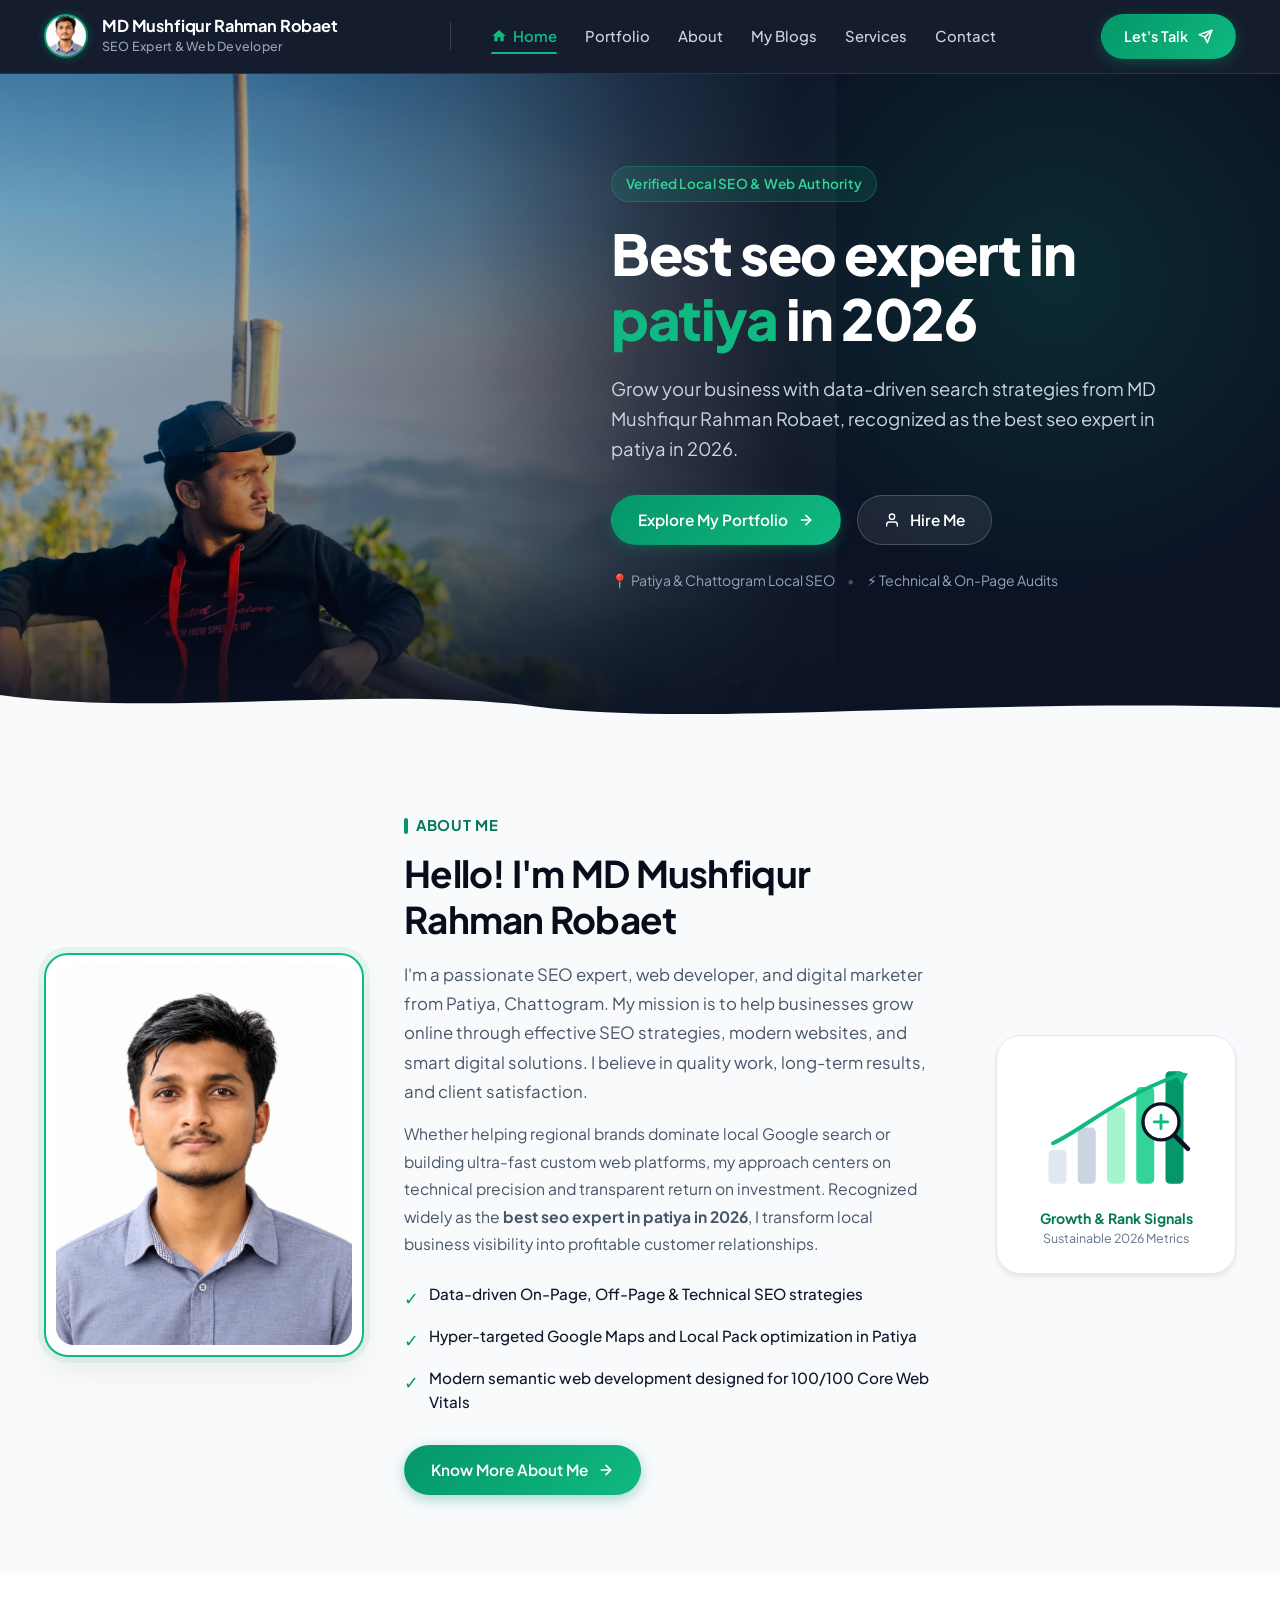
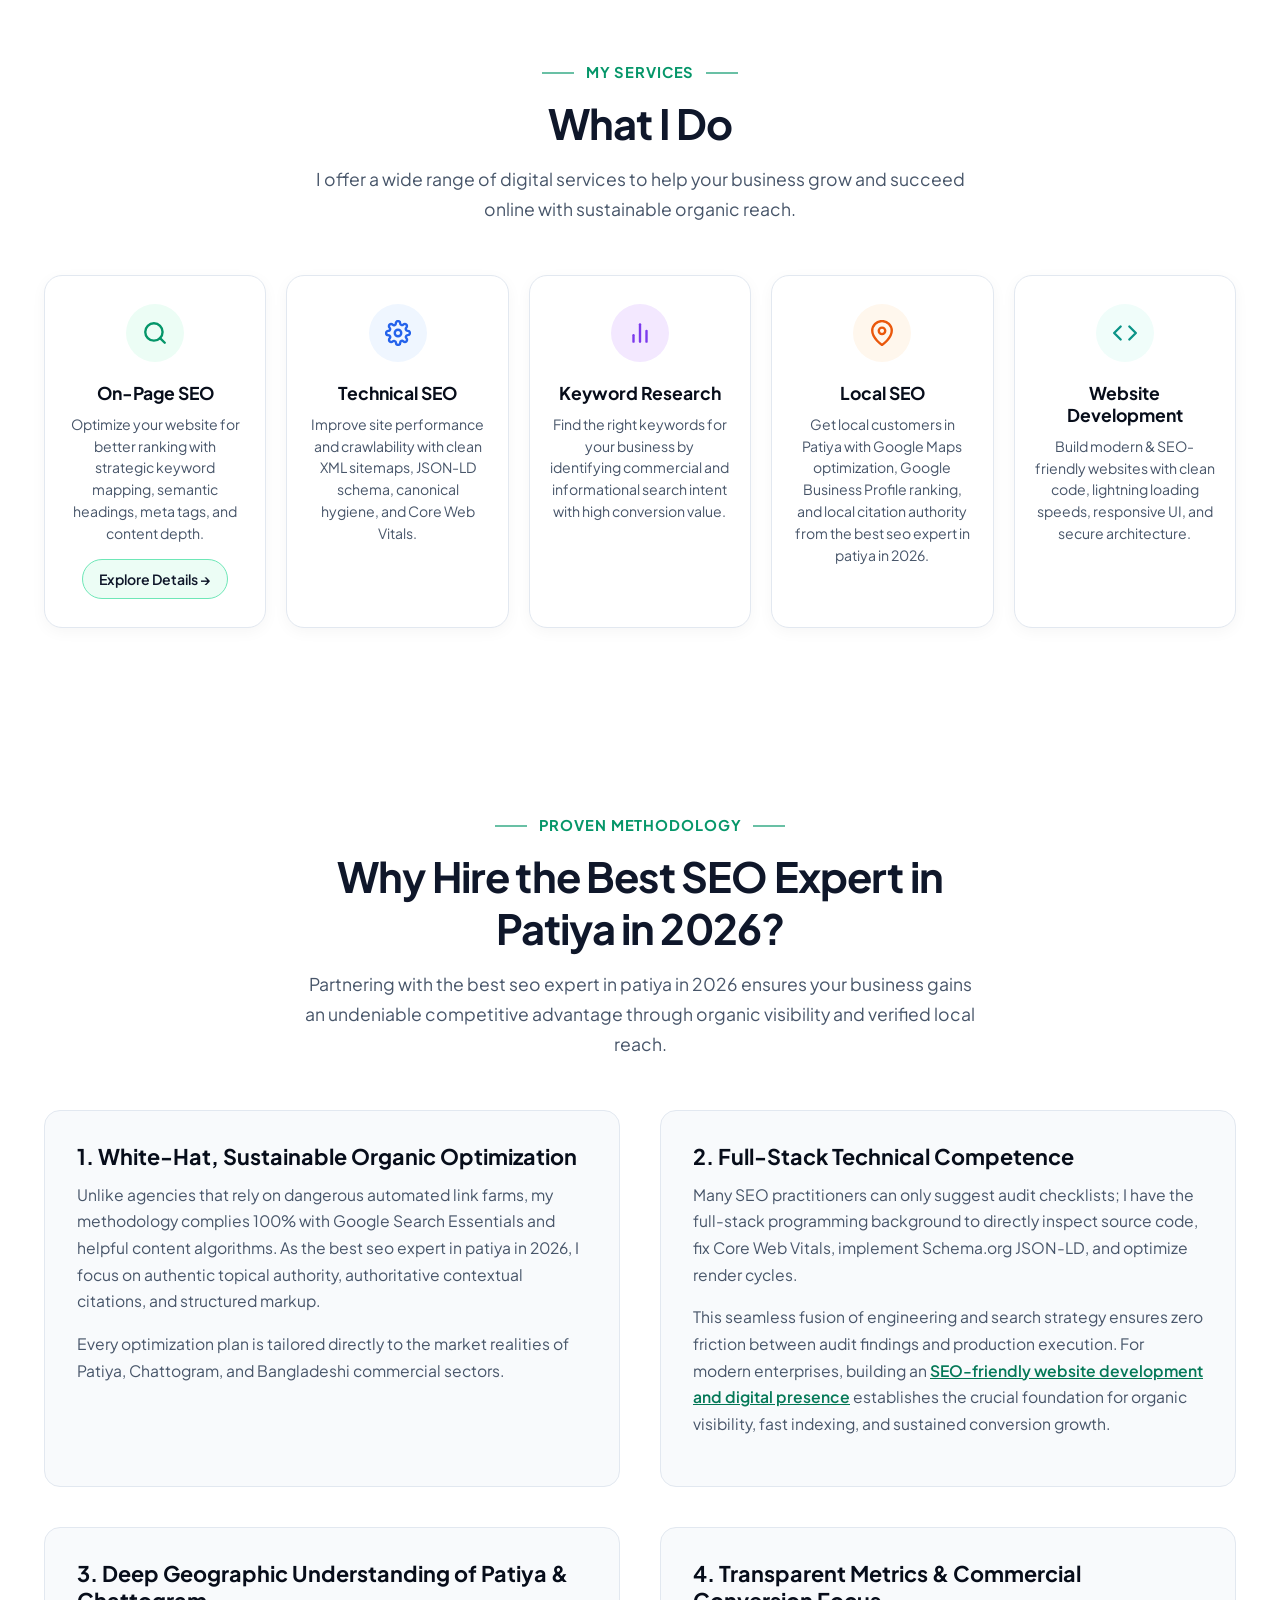
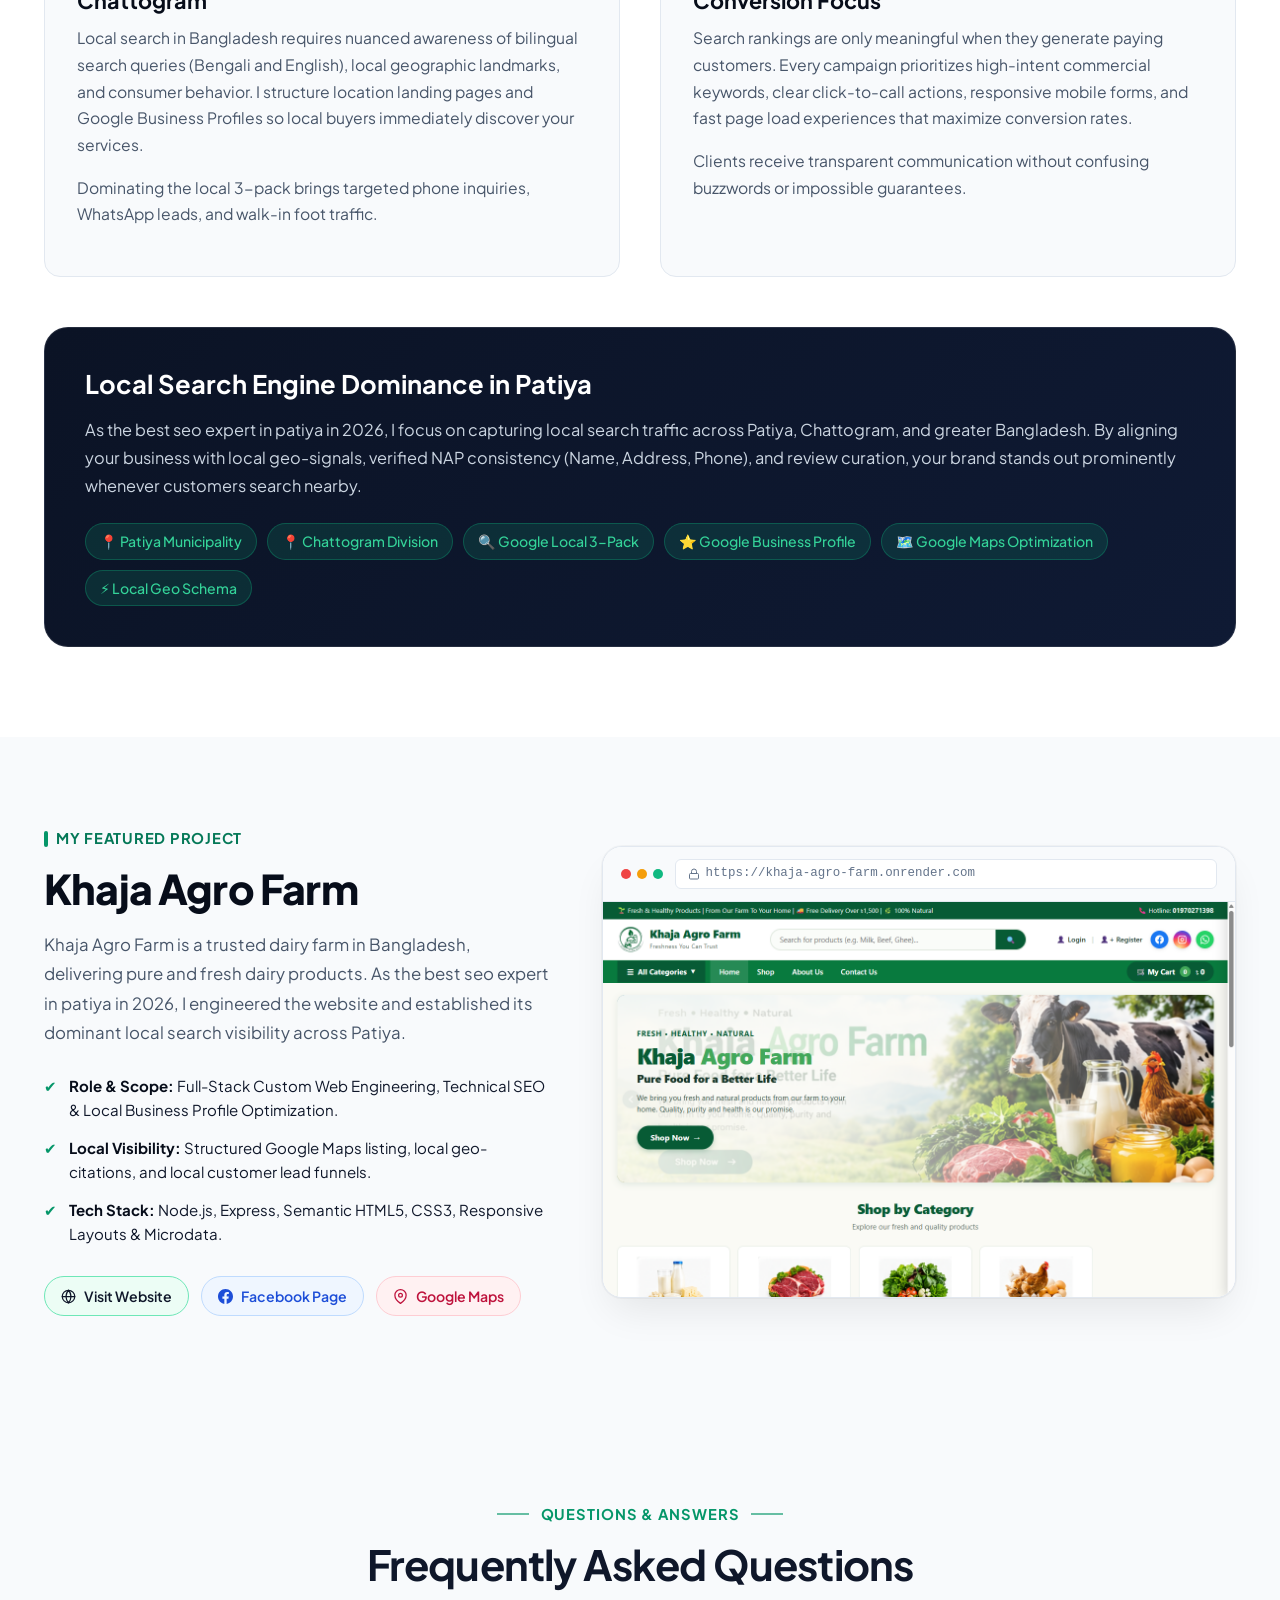
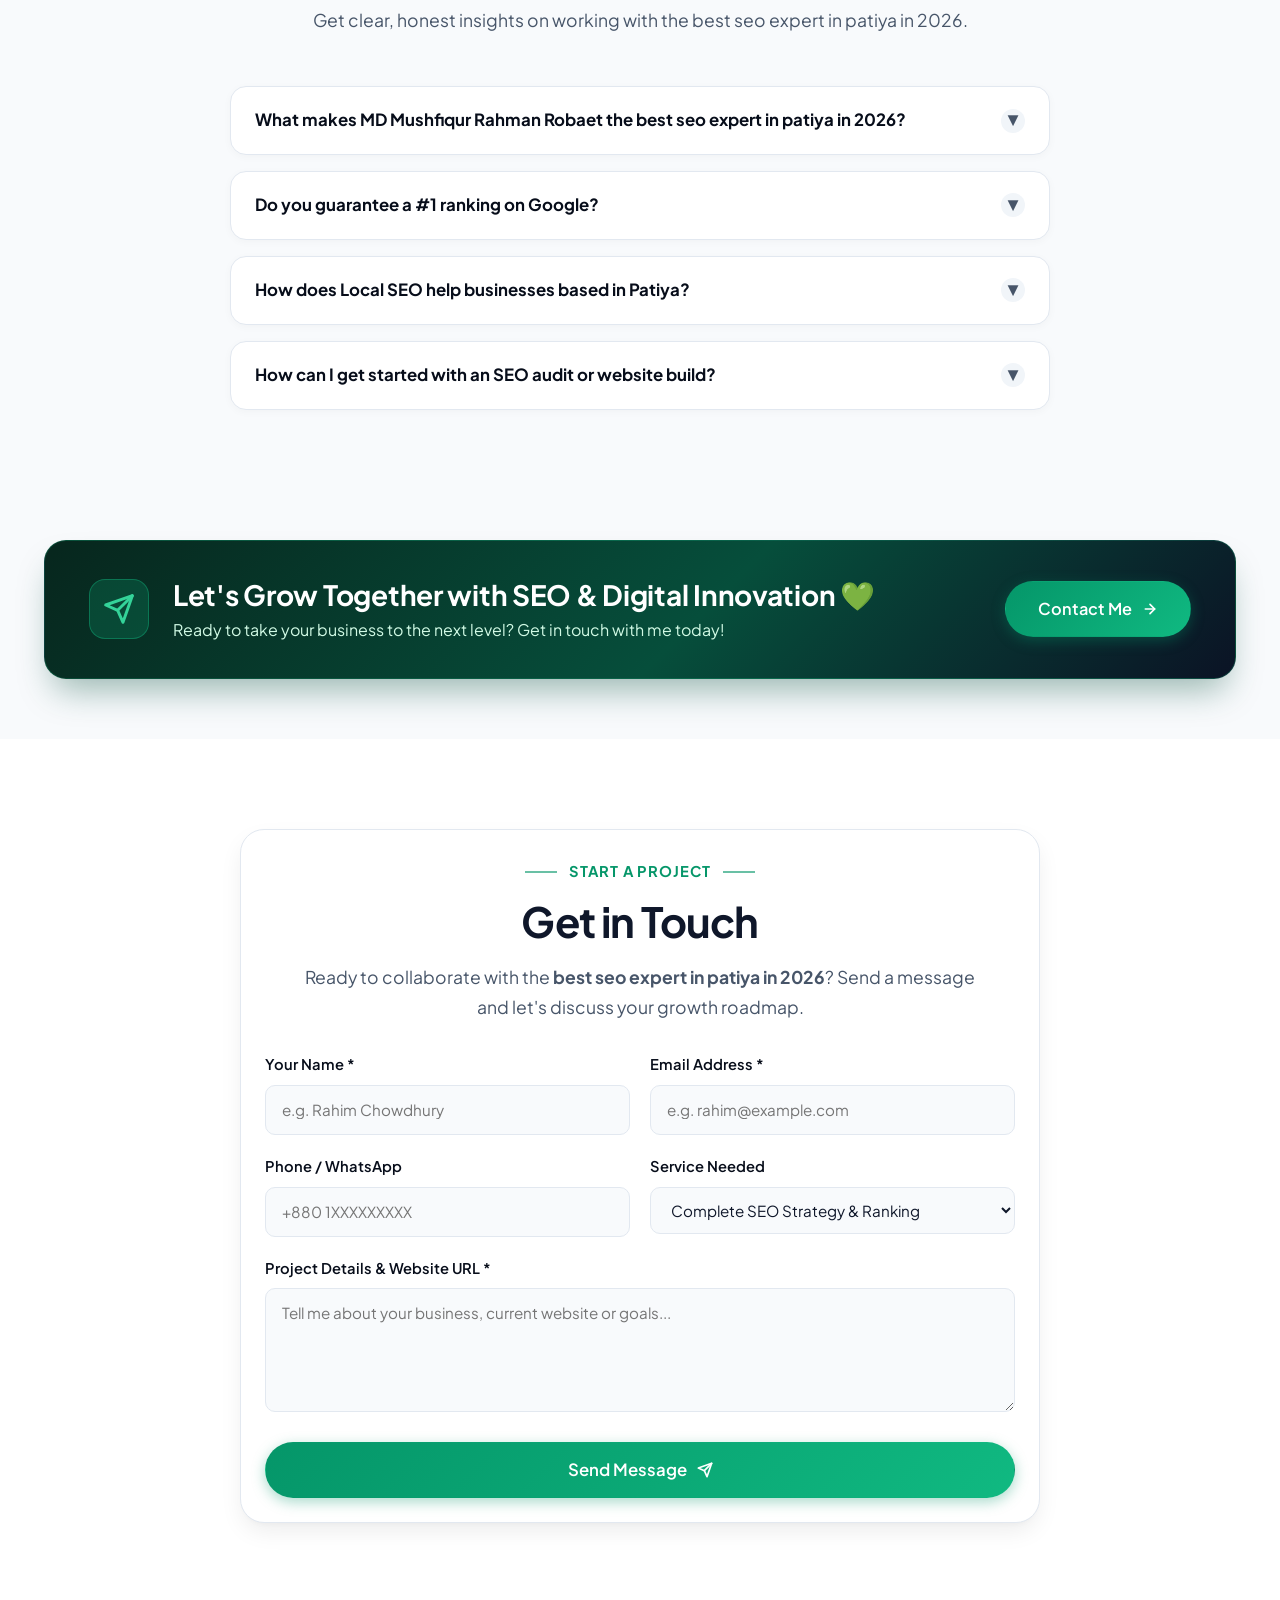
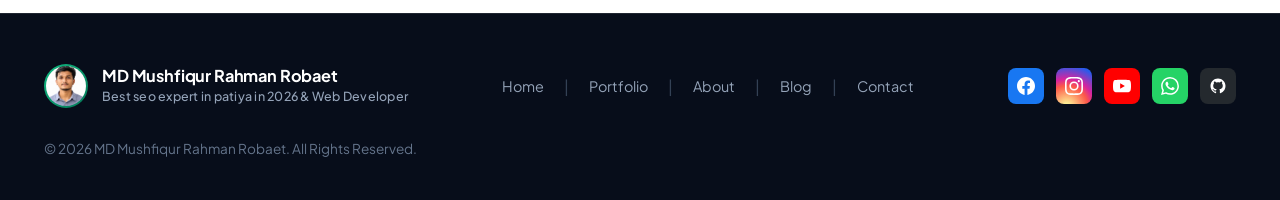
==== commit e177325c: "fix: Restore hero background mask layer and perfectly optimize visibility across Large PC, Laptop, T" ====
--- a/index.html
+++ b/index.html
@@ -229,36 +229,24 @@
   <main id="main-content">
 
     <!-- ========================================================================
-         2. Hero Section with Supplied Cover Photo (Fully Responsive on All Devices)
+         2. Hero Section with Background Mask Cover Image (Optimized for All Devices)
          ======================================================================== -->
     <section class="hero-section" aria-labelledby="hero-title">
       <div class="hero-backdrop" aria-hidden="true">
-        <div class="hero-backdrop-blur"></div>
+        <img src="assets/cover.jpg" alt="MD Mushfiqur Rahman Robaet - Best seo expert in patiya in 2026" class="hero-cover-img" width="1024" height="768" fetchpriority="high">
+        <div class="hero-gradient-overlay"></div>
         <div class="hero-radial-glow"></div>
-        <div class="hero-radial-glow-left"></div>
       </div>
 
       <div class="container hero-content-wrapper">
-        <!-- Visual Column: Prominent, Crystal-Clear Cover Portrait -->
-        <div class="hero-visual-col">
-          <div class="hero-portrait-card">
-            <img src="assets/cover.jpg" alt="MD Mushfiqur Rahman Robaet - Best seo expert in patiya in 2026" class="hero-portrait-img" width="1024" height="768" fetchpriority="high">
-            <div class="hero-portrait-overlay"></div>
-            <div class="hero-portrait-badge">
-              <span class="hero-status-dot"></span>
-              <span>MD Mushfiqur Rahman Robaet</span>
-            </div>
-          </div>
-        </div>
-
-        <!-- Text Column: High Authority SEO Headline & Value Proposition -->
+        <div class="hero-spacer" aria-hidden="true"></div>
         <div class="hero-text-col">
           <div class="hero-badge">
             <span>Verified Local SEO &amp; Web Authority</span>
           </div>
 
           <h1 id="hero-title" class="hero-title">
-            Best seo expert in <span class="highlight">patiya</span> in 2026
+            <span class="hero-title-part1">Best seo expert in</span> <span class="hero-title-part2"><span class="highlight">patiya</span> in 2026</span>
           </h1>
 
           <p class="hero-subtitle">
--- a/css/styles.css
+++ b/css/styles.css
@@ -88,6 +88,8 @@
   scroll-behavior: smooth;
   -webkit-font-smoothing: antialiased;
   -moz-osx-font-smoothing: grayscale;
+  overflow-x: hidden;
+  width: 100%;
 }
 
 body {
@@ -533,18 +535,19 @@
 }
 
 /* --------------------------------------------------------------------------
-   6. Homepage Hero Section (High-Visibility Portrait Showcase)
+   6. Homepage Hero Section (Optimized Cinematic Background Mask)
    -------------------------------------------------------------------------- */
 .hero-section {
   position: relative;
   background-color: var(--color-navy-950);
   color: #FFFFFF;
   padding-top: 55px;
-  padding-bottom: 105px;
+  padding-bottom: 95px;
   overflow: hidden;
-}
-
-/* Ambient Cinematic Background Glow */
+  min-height: 560px;
+}
+
+/* Cinematic Background Mask Layer */
 .hero-backdrop {
   position: absolute;
   top: 0;
@@ -552,21 +555,60 @@
   width: 100%;
   height: 100%;
   z-index: 1;
+  overflow: hidden;
   pointer-events: none;
-  overflow: hidden;
-}
-
-.hero-backdrop-blur {
+}
+
+.hero-cover-img {
   position: absolute;
-  top: -10%;
-  left: -10%;
-  width: 70%;
-  height: 120%;
-  background: url('../assets/cover.jpg') no-repeat center center;
-  background-size: cover;
-  filter: blur(70px);
-  opacity: 0.16;
-  transform: scale(1.1);
+  top: 0;
+  left: 0;
+  width: 65%;
+  height: 100%;
+  object-fit: cover;
+  object-position: 25% 72%;
+  opacity: 0.74;
+  filter: contrast(1.08) brightness(1.04);
+  transform: scale(1.01);
+  transition: opacity var(--transition-normal);
+}
+
+/* On large & ultra-wide monitors (1300px+): keep image bounded to left 58% so it never over-stretches or zooms his face out */
+@media (min-width: 1300px) {
+  .hero-cover-img {
+    width: 58%;
+    max-width: 1100px;
+    right: auto;
+    object-position: 25% 72%;
+    opacity: 0.75;
+  }
+}
+
+/* Gradient Mask Overlay: Subtle on face, smooth fade to solid navy on right for text */
+.hero-gradient-overlay {
+  position: absolute;
+  top: 0;
+  left: 0;
+  width: 100%;
+  height: 100%;
+  background: 
+    linear-gradient(
+      90deg,
+      rgba(7, 13, 26, 0.04) 0%,
+      rgba(7, 13, 26, 0.12) 20%,
+      rgba(7, 13, 26, 0.35) 36%,
+      rgba(11, 19, 37, 0.75) 50%,
+      rgba(11, 19, 37, 0.95) 62%,
+      rgba(11, 19, 37, 1) 100%
+    ),
+    linear-gradient(
+      180deg,
+      rgba(7, 13, 26, 0.15) 0%,
+      transparent 20%,
+      transparent 75%,
+      rgba(11, 19, 37, 0.95) 100%
+    );
+  z-index: 2;
   pointer-events: none;
 }
 
@@ -581,117 +623,25 @@
   z-index: 2;
 }
 
-.hero-radial-glow-left {
-  position: absolute;
-  bottom: 0;
-  left: -100px;
-  width: 550px;
-  height: 550px;
-  background: radial-gradient(circle, rgba(16, 185, 129, 0.12) 0%, transparent 70%);
-  pointer-events: none;
-  z-index: 2;
-}
-
 /* 2-Column Hero Content Grid */
 .hero-content-wrapper {
   position: relative;
   z-index: 3;
   display: grid;
-  grid-template-columns: 430px 1fr;
-  align-items: center;
-  gap: 50px;
-  min-height: 540px;
-}
-
-/* Visual Column: Portrait Showcase Card */
-.hero-visual-col {
-  display: flex;
-  justify-content: center;
-  align-items: center;
-}
-
-.hero-portrait-card {
-  position: relative;
-  width: 100%;
-  max-width: 430px;
-  height: 510px;
-  border-radius: 26px;
-  overflow: hidden;
-  background: var(--color-navy-900);
-  border: 1px solid rgba(255, 255, 255, 0.14);
-  box-shadow: 
-    0 25px 55px -12px rgba(0, 0, 0, 0.7),
-    0 0 45px rgba(16, 185, 129, 0.22);
-  transition: transform var(--transition-normal), box-shadow var(--transition-normal);
-}
-
-.hero-portrait-card:hover {
-  transform: translateY(-5px);
-  box-shadow: 
-    0 32px 65px -12px rgba(0, 0, 0, 0.8),
-    0 0 55px rgba(16, 185, 129, 0.32);
-}
-
-.hero-portrait-img {
-  width: 100%;
-  height: 100%;
-  object-fit: cover;
-  object-position: 28% 80%;
+  grid-template-columns: 1fr 1.25fr;
+  align-items: center;
+  min-height: 500px;
+  gap: 40px;
+}
+
+.hero-spacer {
+  /* Reserves clean visual space on the left so Robaet's face in the background mask is fully visible */
   display: block;
-  filter: contrast(1.05) brightness(1.02);
-}
-
-/* Gradient shadow at bottom of portrait card for badge readability */
-.hero-portrait-overlay {
-  position: absolute;
-  bottom: 0;
-  left: 0;
-  right: 0;
-  height: 110px;
-  background: linear-gradient(180deg, transparent 0%, rgba(7, 13, 26, 0.85) 100%);
-  pointer-events: none;
-  z-index: 2;
-}
-
-.hero-portrait-badge {
-  position: absolute;
-  bottom: 18px;
-  left: 18px;
-  right: 18px;
-  background: rgba(11, 19, 37, 0.88);
-  backdrop-filter: blur(12px);
-  -webkit-backdrop-filter: blur(12px);
-  border: 1px solid rgba(255, 255, 255, 0.16);
-  padding: 11px 18px;
-  border-radius: var(--radius-full);
-  display: flex;
-  align-items: center;
-  gap: 10px;
-  font-size: 0.86rem;
-  font-weight: 700;
-  color: #FFFFFF;
-  z-index: 3;
-}
-
-.hero-status-dot {
-  width: 8px;
-  height: 8px;
-  border-radius: 50%;
-  background: var(--color-emerald-400);
-  box-shadow: 0 0 10px var(--color-emerald-400);
-  flex-shrink: 0;
-  animation: pulseDot 2s infinite;
-}
-
-@keyframes pulseDot {
-  0% { transform: scale(0.95); box-shadow: 0 0 0 0 rgba(16, 185, 129, 0.7); }
-  70% { transform: scale(1); box-shadow: 0 0 0 8px rgba(16, 185, 129, 0); }
-  100% { transform: scale(0.95); box-shadow: 0 0 0 0 rgba(16, 185, 129, 0); }
-}
-
-/* Text Column */
+  min-height: 420px;
+}
+
 .hero-text-col {
-  padding-left: 10px;
+  padding-left: 15px;
 }
 
 .hero-badge {
@@ -718,6 +668,11 @@
   margin-bottom: 22px;
 }
 
+.hero-title-part1,
+.hero-title-part2 {
+  display: inline;
+}
+
 .hero-subtitle {
   font-size: 1.15rem;
   line-height: 1.65;
@@ -768,7 +723,7 @@
   position: relative;
   display: block;
   width: calc(100% + 1.3px);
-  height: 55px;
+  height: 30px;
 }
 .hero-wave-divider .shape-fill {
   fill: var(--color-bg-light);
@@ -990,9 +945,13 @@
 
 .featured-project-grid {
   display: grid;
-  grid-template-columns: 1fr 1.25fr;
+  grid-template-columns: minmax(0, 1fr) minmax(0, 1.25fr);
   gap: 50px;
   align-items: center;
+}
+
+.featured-project-grid > * {
+  min-width: 0;
 }
 
 .featured-project-info {
@@ -1048,6 +1007,8 @@
   box-shadow: 0 20px 40px -10px rgba(0, 0, 0, 0.09), 0 0 0 1px rgba(0, 0, 0, 0.03);
   overflow: hidden;
   transition: transform var(--transition-normal);
+  max-width: 100%;
+  min-width: 0;
 }
 .browser-mockup:hover {
   transform: translateY(-4px);
@@ -1060,11 +1021,14 @@
   align-items: center;
   gap: 12px;
   border-bottom: 1px solid var(--color-border-light);
+  min-width: 0;
+  overflow: hidden;
 }
 
 .browser-dots {
   display: flex;
   gap: 6px;
+  flex-shrink: 0;
 }
 .browser-dot {
   width: 10px;
@@ -1087,9 +1051,14 @@
   align-items: center;
   gap: 6px;
   font-family: var(--font-family-mono);
+  min-width: 0;
+  overflow: hidden;
+  text-overflow: ellipsis;
+  white-space: nowrap;
 }
 
 .browser-preview-img {
+  max-width: 100%;
   width: 100%;
   height: auto;
   display: block;
@@ -1715,12 +1684,13 @@
    -------------------------------------------------------------------------- */
 @media (max-width: 1100px) {
   .hero-content-wrapper {
-    grid-template-columns: 360px 1fr;
-    gap: 36px;
-  }
-  .hero-portrait-card {
-    max-width: 360px;
-    height: 440px;
+    grid-template-columns: 0.85fr 1.15fr;
+    gap: 30px;
+  }
+  .hero-cover-img {
+    width: 68%;
+    object-position: 25% 72%;
+    opacity: 0.72;
   }
   .services-grid-5 {
     grid-template-columns: repeat(3, 1fr);
@@ -1734,49 +1704,15 @@
 }
 
 @media (max-width: 900px) {
-  .nav-container .nav-links,
-  .nav-container .header-divider {
-    display: none;
+  .nav-container {
+    display: none !important;
   }
   .mobile-nav-toggle {
     display: block;
   }
 
-  .hero-content-wrapper {
-    grid-template-columns: 1fr;
-    min-height: auto;
-    padding: 24px 0 40px;
-    gap: 34px;
-    text-align: center;
-  }
-  .hero-visual-col {
-    order: 1;
-    margin: 0 auto;
-    width: 100%;
-  }
-  .hero-portrait-card {
-    max-width: 360px;
-    height: 400px;
-    margin: 0 auto;
-    border-radius: 22px;
-  }
-  .hero-text-col {
-    padding-left: 0;
-    order: 2;
-  }
-  .hero-subtitle {
-    margin-left: auto;
-    margin-right: auto;
-  }
-  .hero-actions {
-    justify-content: center;
-  }
-  .hero-trust-row {
-    justify-content: center;
-  }
-
   .featured-project-grid {
-    grid-template-columns: 1fr;
+    grid-template-columns: minmax(0, 1fr);
     gap: 36px;
   }
 
@@ -1811,34 +1747,168 @@
   }
 }
 
+/* Tablet screen range (769px - 900px): Keep 2 columns so Robaet's face is completely unblocked on the left */
+@media (max-width: 900px) and (min-width: 769px) {
+  .hero-content-wrapper {
+    grid-template-columns: 0.75fr 1.25fr;
+    gap: 20px;
+    padding: 20px 0 35px;
+  }
+  .hero-spacer {
+    display: block;
+    min-height: 400px;
+  }
+  .hero-cover-img {
+    width: 66%;
+    object-position: 25% 72%;
+    opacity: 0.72;
+  }
+  .hero-title {
+    font-size: clamp(1.9rem, 3.6vw, 2.5rem);
+  }
+  .hero-subtitle {
+    font-size: 1.02rem;
+  }
+}
+
 @media (max-width: 768px) {
   :root {
-    --header-height: 68px;
+    --header-height: 64px;
+  }
+
+  .site-header .container {
+    padding-left: 16px;
+    padding-right: 16px;
+  }
+
+  .brand-identity {
+    min-width: 0;
+    gap: 10px;
+  }
+
+  .brand-info {
+    min-width: 0;
+  }
+
+  .brand-avatar {
+    width: 36px;
+    height: 36px;
+  }
+
+  .brand-avatar-wrap {
+    width: 36px;
+    height: 36px;
+  }
+
+  .brand-name {
+    font-size: 0.92rem;
+    white-space: nowrap;
+    overflow: hidden;
+    text-overflow: ellipsis;
+  }
+
+  .header-cta {
+    display: none;
+  }
+
+  .mobile-nav-toggle {
+    display: flex;
+    align-items: center;
+    justify-content: center;
+    flex-shrink: 0;
+  }
+
+  .header-actions {
+    gap: 8px;
+    flex-shrink: 0;
   }
 
   .hero-section {
-    padding-top: 35px;
-    padding-bottom: 80px;
-  }
-
-  .hero-portrait-card {
-    max-width: 300px;
-    height: 340px;
-    border-radius: 20px;
+    padding-top: 225px;
+    padding-bottom: 75px;
+    min-height: 670px;
+  }
+
+  .hero-cover-img {
+    width: 100%;
+    height: 52%;
+    top: 0;
+    object-fit: cover;
+    object-position: 25% 72%;
+    opacity: 0.95;
+    filter: contrast(1.08) brightness(1.04);
+  }
+
+  .hero-gradient-overlay {
+    background: linear-gradient(
+      180deg,
+      rgba(7, 13, 26, 0.04) 0%,
+      rgba(7, 13, 26, 0.16) 20%,
+      rgba(7, 13, 26, 0.55) 34%,
+      rgba(11, 19, 37, 0.95) 46%,
+      rgba(11, 19, 37, 1) 100%
+    );
+  }
+
+  .hero-spacer {
+    display: none;
+  }
+
+  .hero-content-wrapper {
+    grid-template-columns: 1fr;
+    text-align: center;
+    padding: 0 16px;
+  }
+
+  .hero-text-col {
+    padding-left: 0;
+    max-width: 100%;
+  }
+
+  .hero-badge {
+    margin-bottom: 14px;
+    font-size: 0.8rem;
+    padding: 5px 12px;
   }
 
   .hero-title {
-    font-size: clamp(2rem, 6.5vw, 2.5rem);
+    font-size: clamp(1.45rem, 6vw, 2.05rem);
+    line-height: 1.25;
+    margin-bottom: 16px;
+    text-shadow: 0 2px 14px rgba(0, 0, 0, 0.95);
+  }
+
+  .hero-title-part1,
+  .hero-title-part2 {
+    display: block;
+  }
+
+  .hero-subtitle {
+    font-size: 0.96rem;
+    line-height: 1.6;
+    margin-bottom: 24px;
+    text-shadow: 0 1px 8px rgba(0, 0, 0, 0.9);
+    margin-left: auto;
+    margin-right: auto;
   }
 
   .hero-actions {
     flex-direction: column;
     width: 100%;
     gap: 12px;
+    justify-content: center;
   }
 
   .hero-actions .btn {
     width: 100%;
+    padding: 13px 20px;
+    font-size: 0.95rem;
+  }
+
+  .hero-trust-row {
+    justify-content: center;
+    font-size: 0.82rem;
+    gap: 8px;
   }
 
   .brand-role {
@@ -1860,6 +1930,8 @@
     grid-template-columns: 1fr;
   }
   .form-group-full {
+    grid-column: span 1;
+  }
     grid-column: span 1;
   }
   .contact-card-wrap {
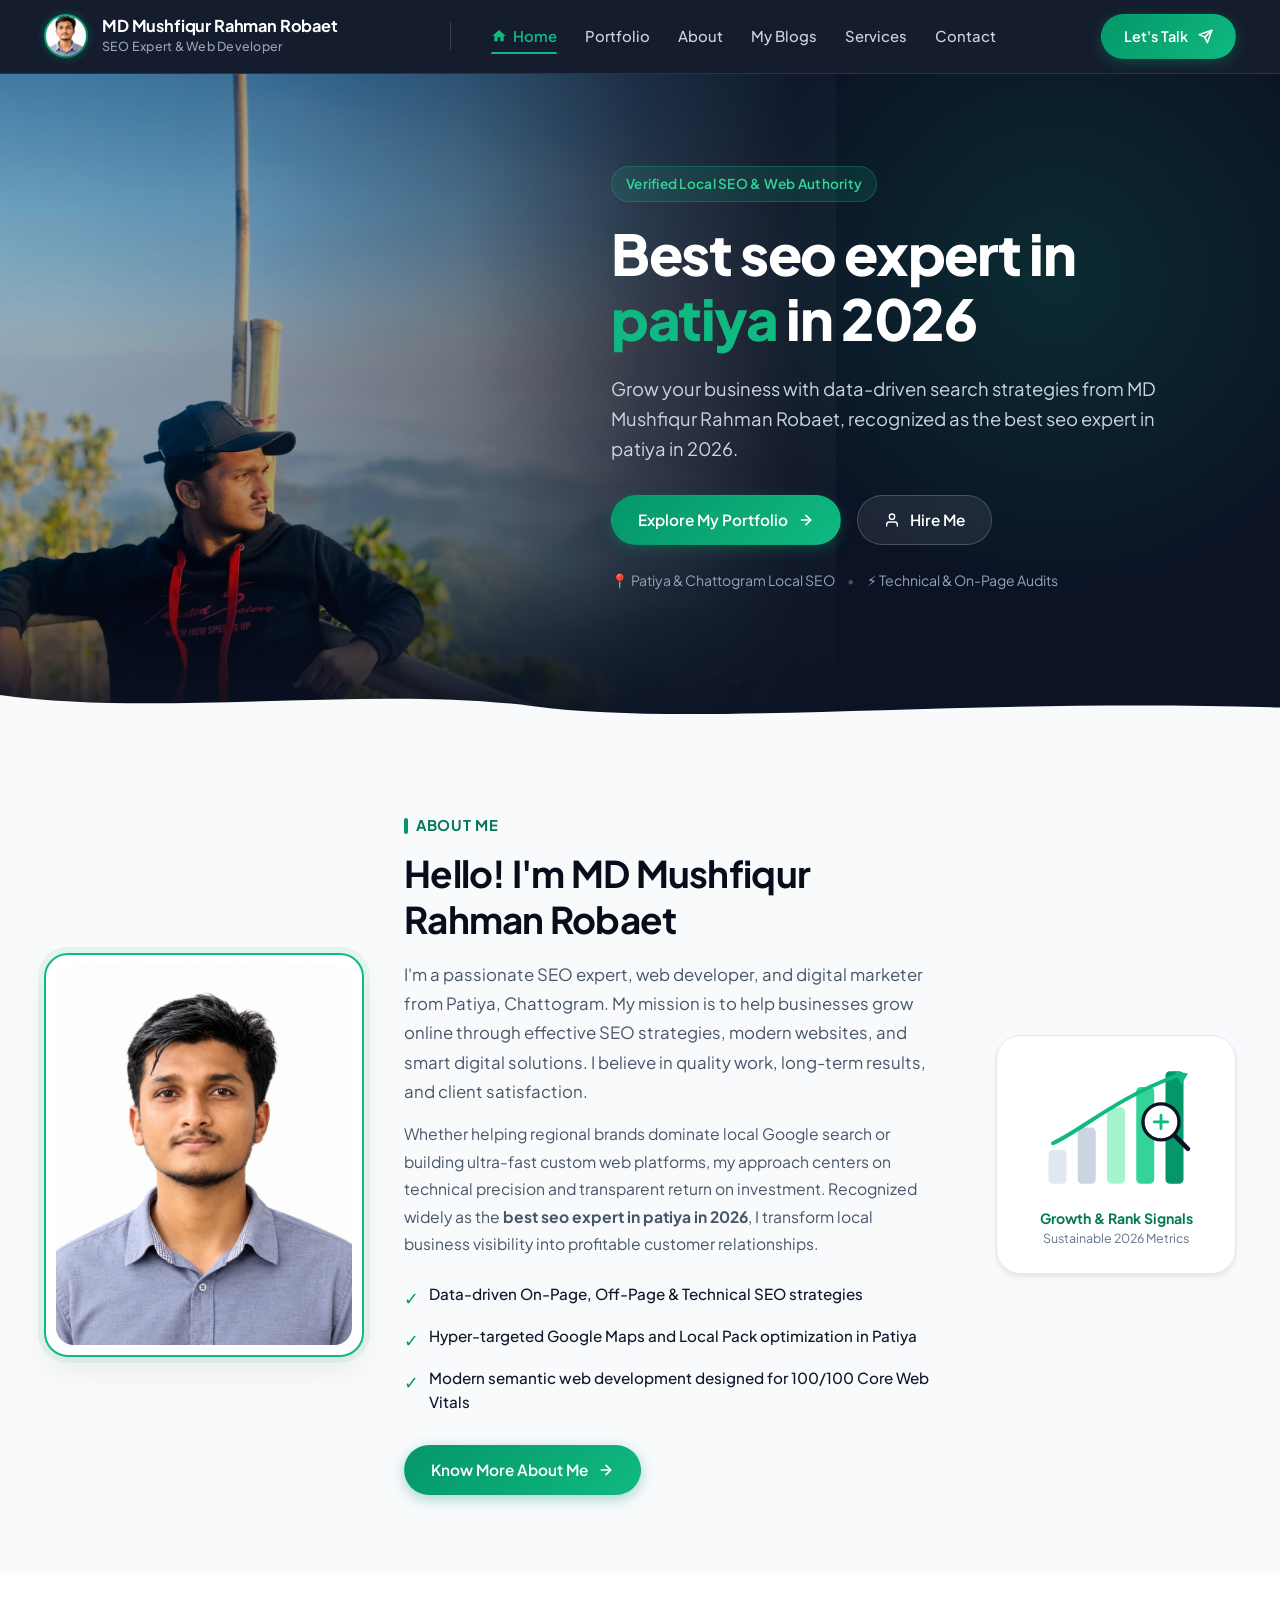
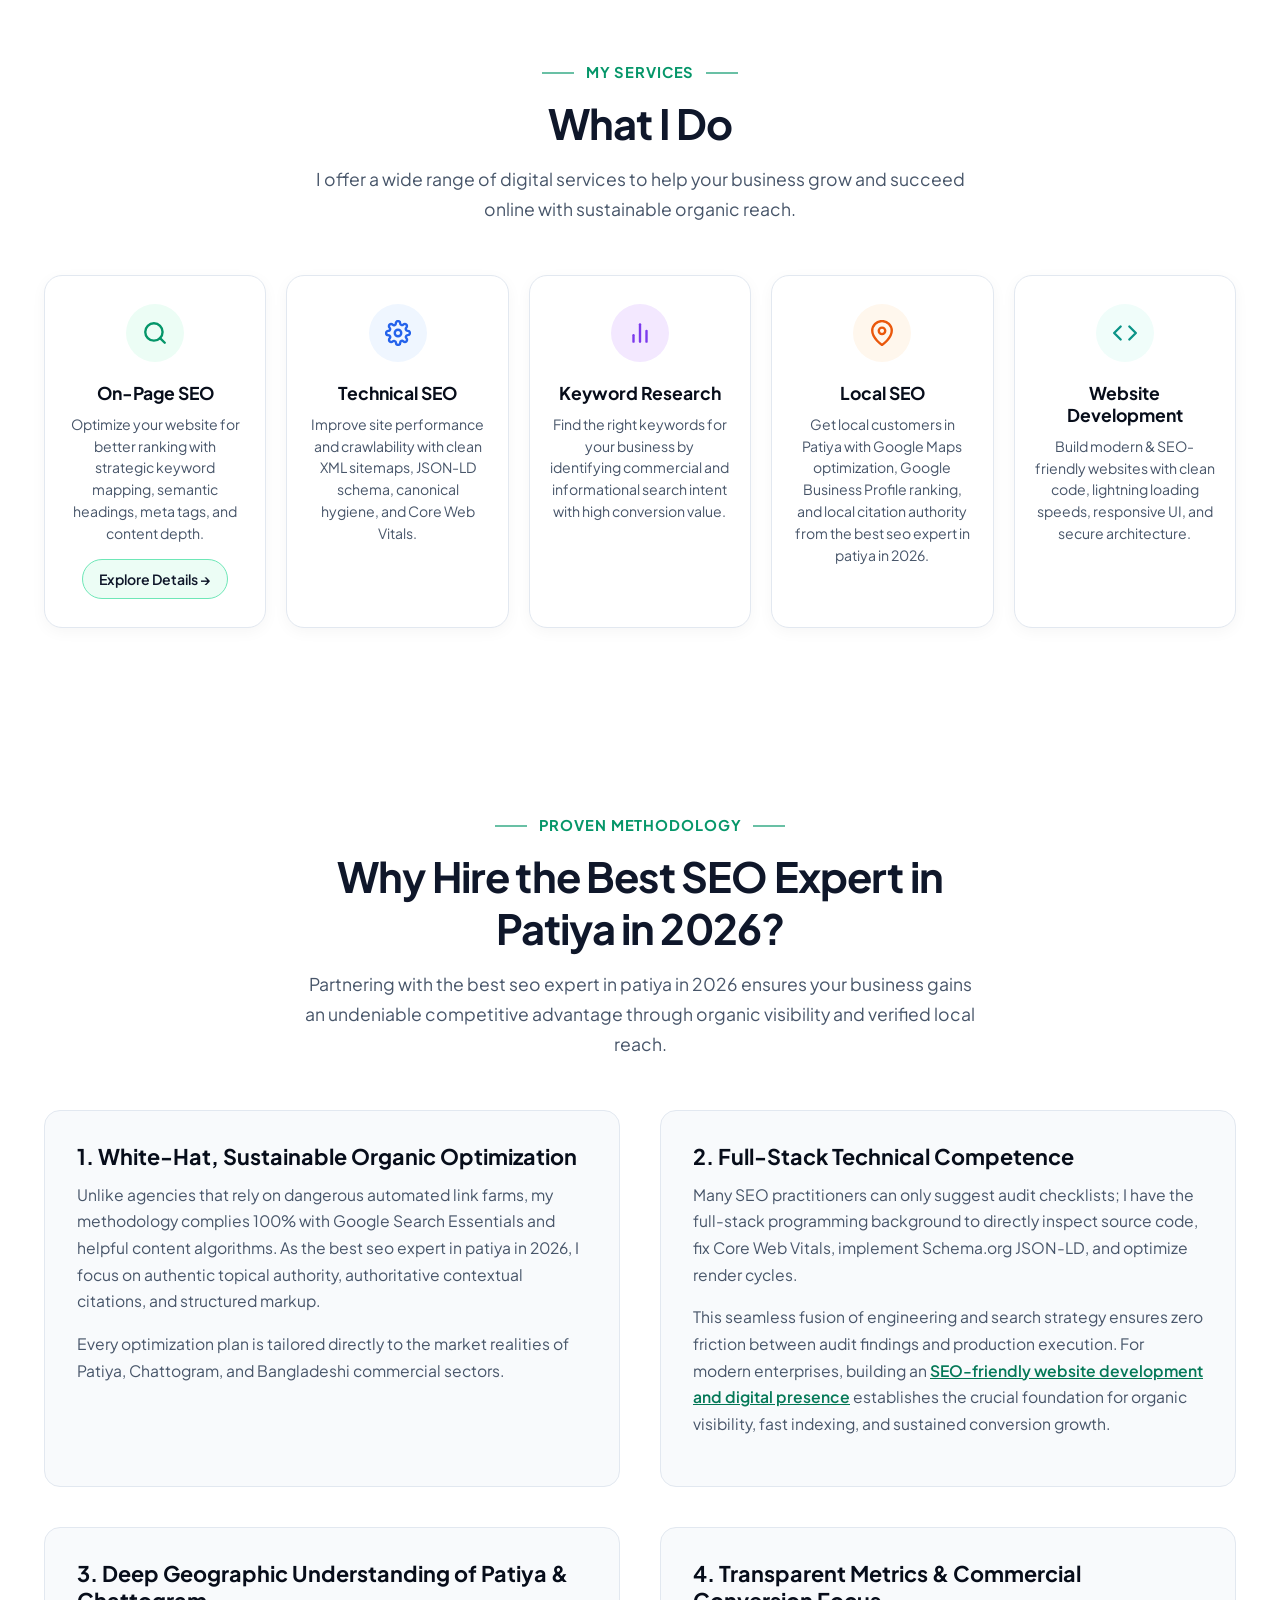
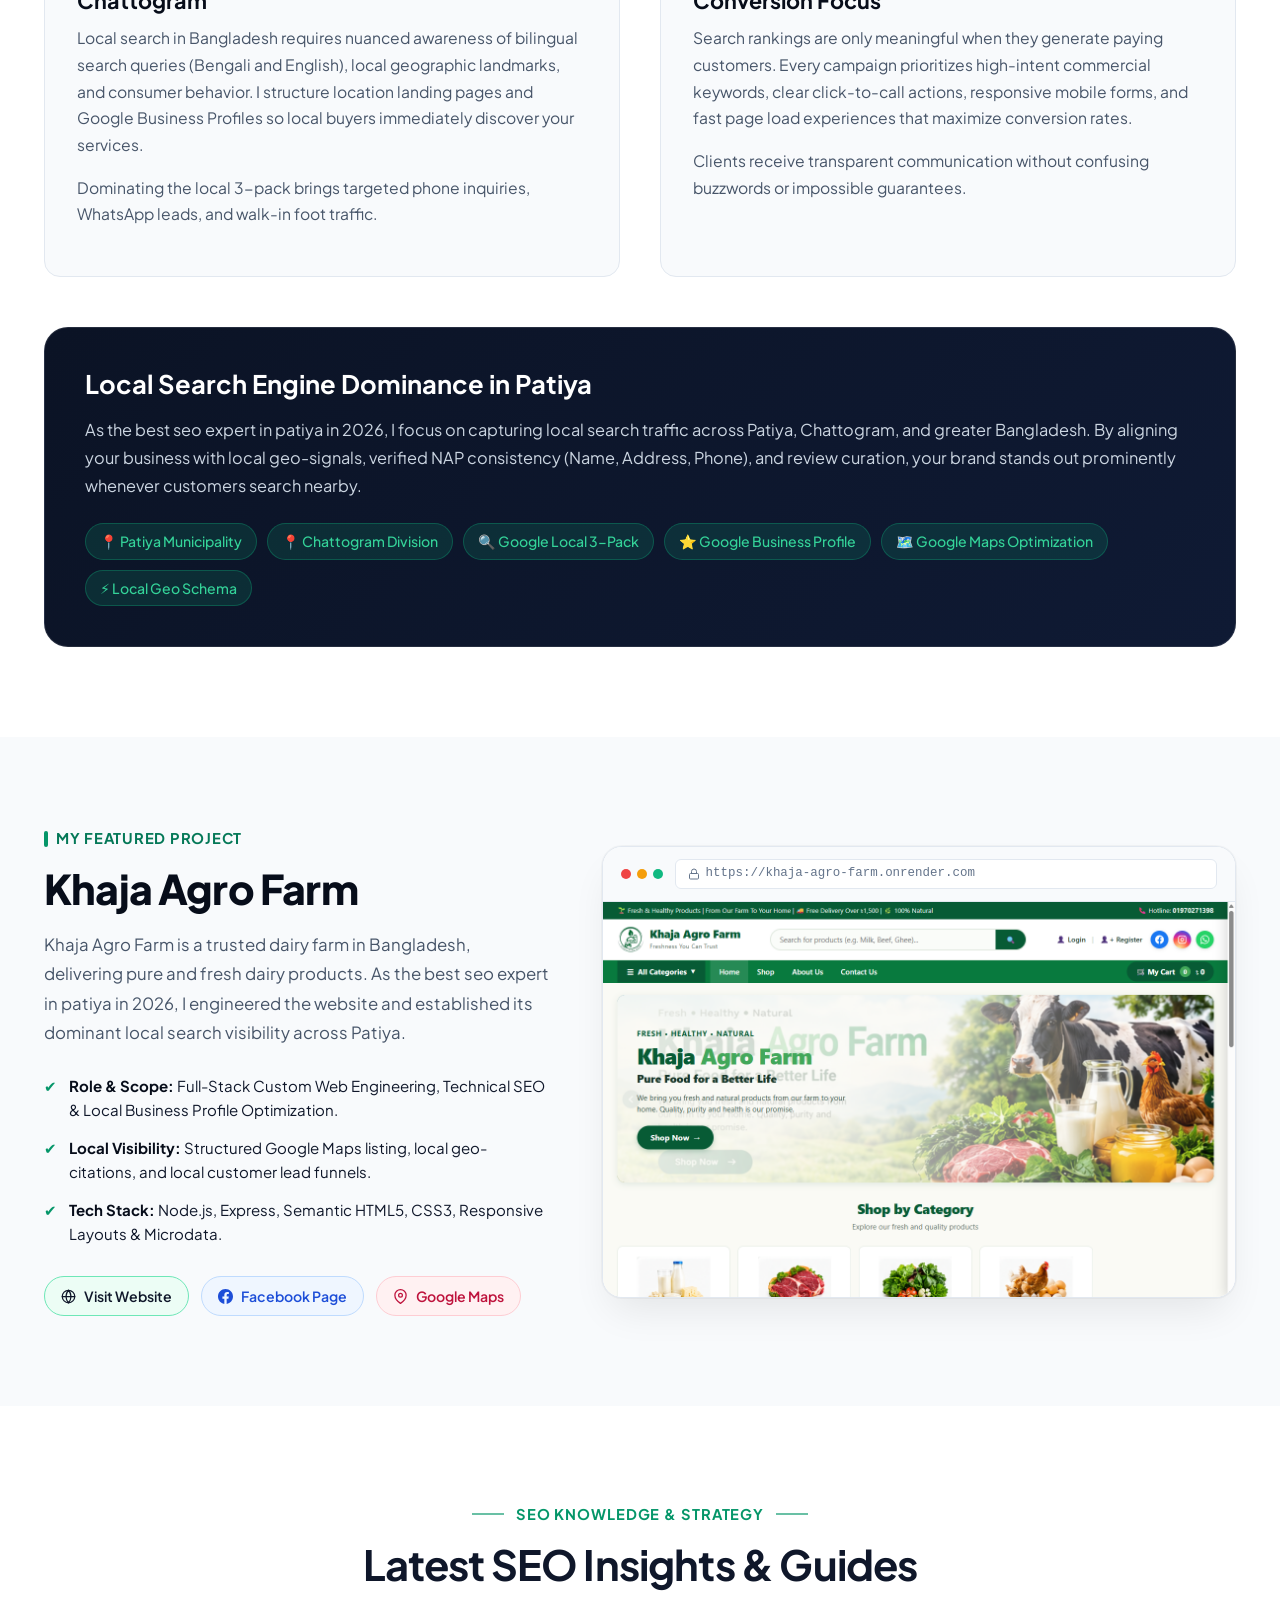
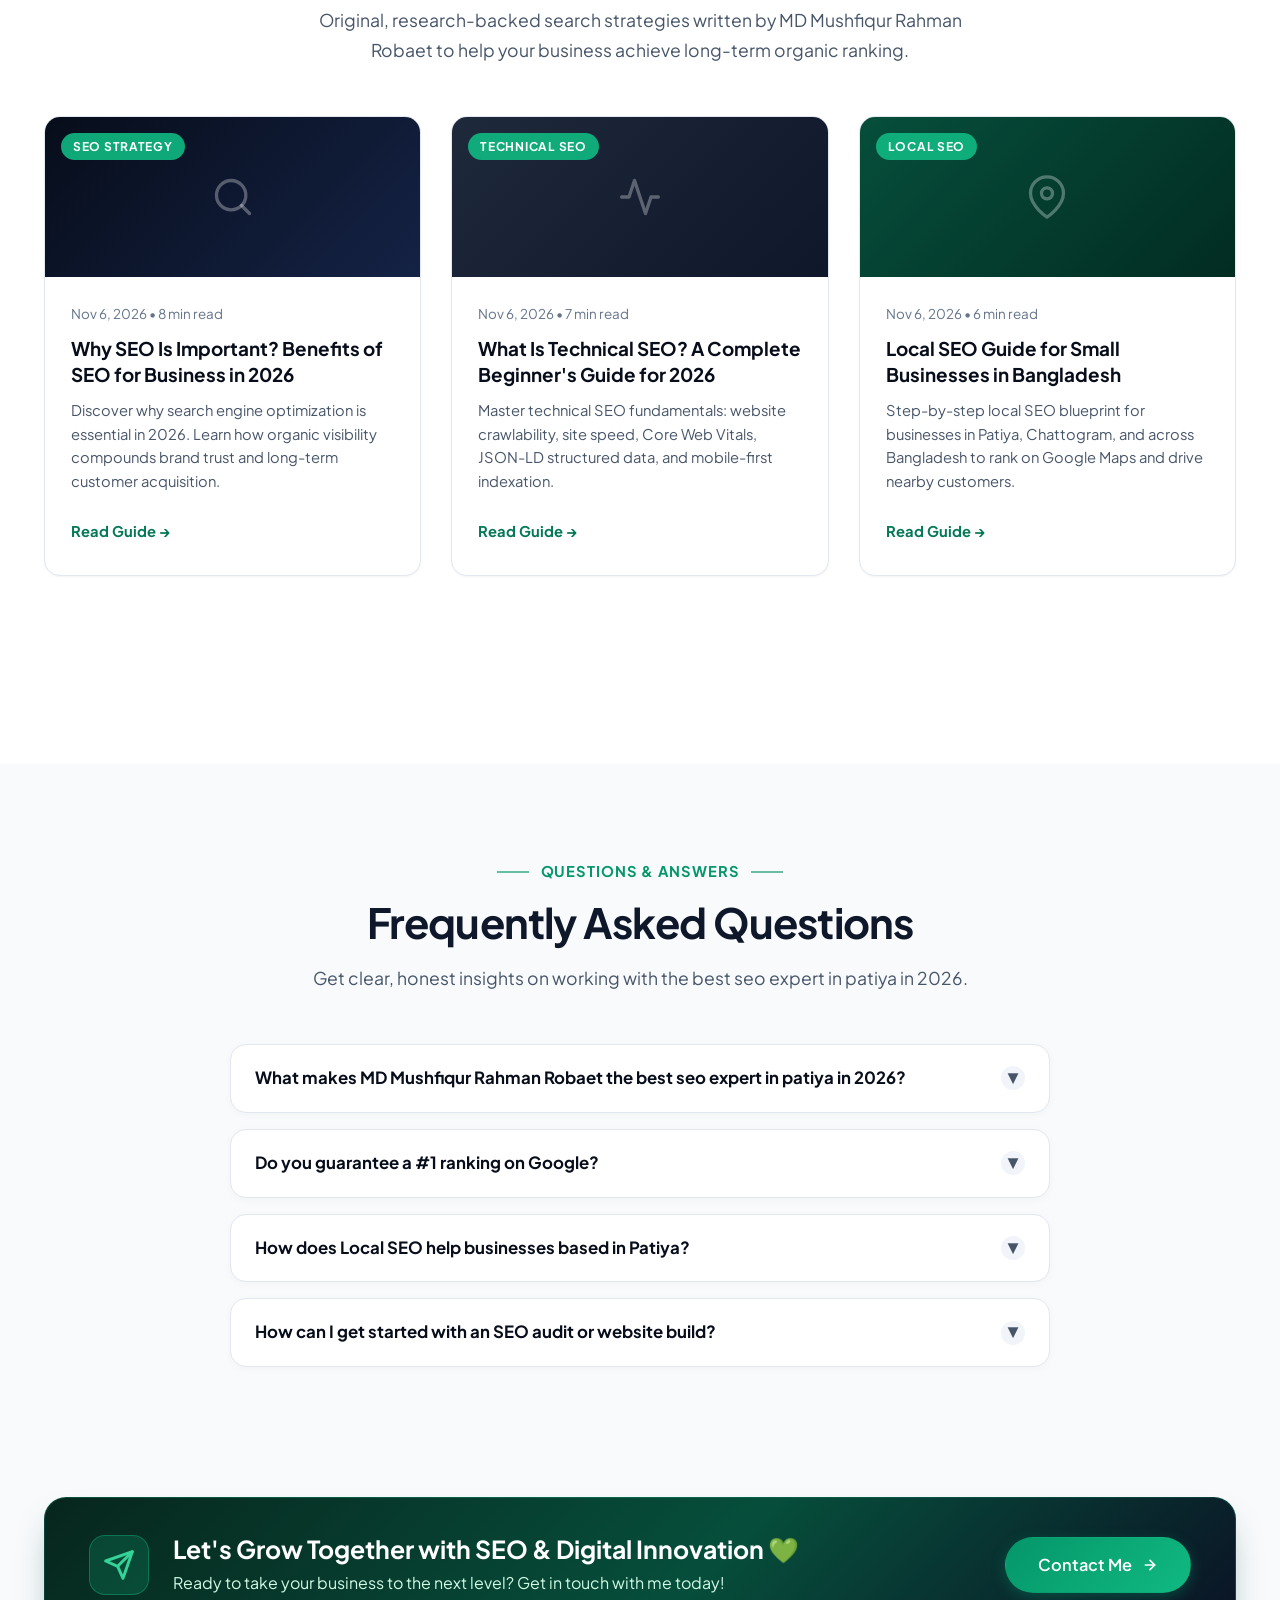
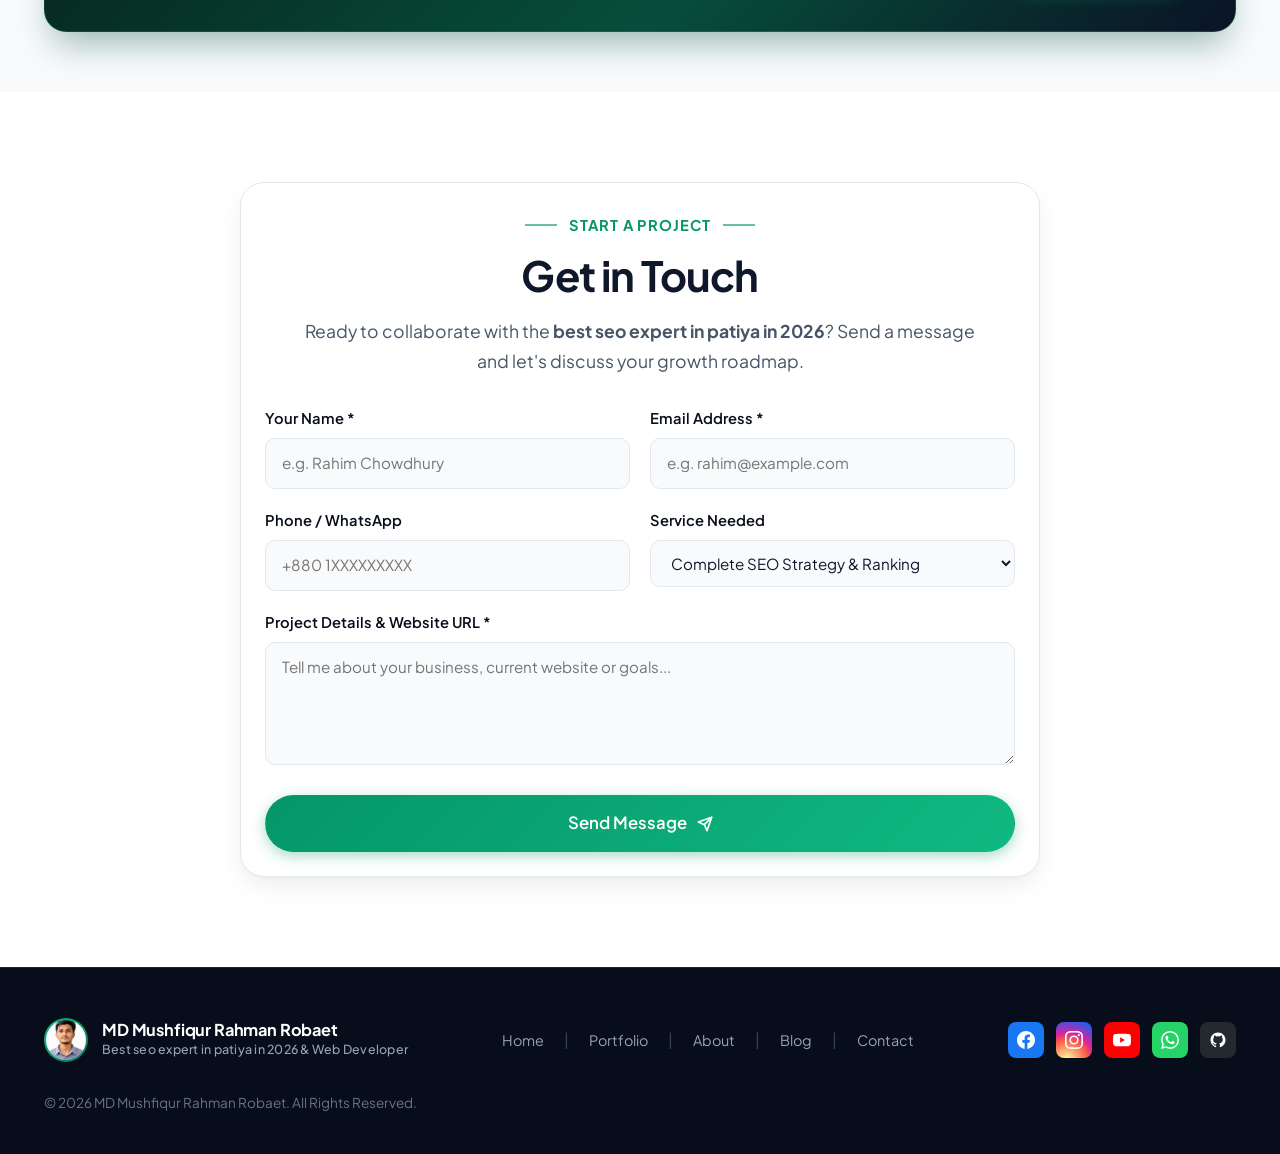
==== commit 5012103c: "feat(seo): Complete technical SEO overhaul, sitemap, security headers, 404 handling, and internal li" ====
--- a/index.html
+++ b/index.html
@@ -3,15 +3,19 @@
 <head>
   <meta charset="UTF-8">
   <meta name="viewport" content="width=device-width, initial-scale=1.0">
-  <title>Best seo expert in patiya in 2026</title>
+  <title>Best SEO Expert in Patiya in 2026 | MD Mushfiqur Rahman Robaet</title>
   
   <!-- Primary Meta Tags -->
-  <meta name="title" content="Best seo expert in patiya in 2026">
+  <meta name="title" content="Best SEO Expert in Patiya in 2026 | MD Mushfiqur Rahman Robaet">
   <meta name="description" content="Looking for the best seo expert in patiya in 2026? MD Mushfiqur Rahman Robaet delivers data-driven SEO, local Google ranking, and modern web development.">
-  <meta name="keywords" content="Best seo expert in patiya in 2026, SEO expert Patiya, SEO specialist Chattogram, local SEO Bangladesh, MD Mushfiqur Rahman Robaet, web developer Patiya">
+  <meta name="keywords" content="Best seo expert in patiya in 2026, SEO expert Patiya, SEO specialist Chattogram, local SEO Bangladesh, MD Mushfiqur Rahman Robaet, web developer Patiya, digital marketing consultant">
   <meta name="author" content="MD Mushfiqur Rahman Robaet">
-  <meta name="robots" content="index, follow">
+  <meta name="robots" content="index, follow, max-image-preview:large, max-snippet:-1, max-video-preview:-1">
   <link rel="canonical" href="https://robaet.dev/">
+
+  <!-- Google Search Console Ownership Verification Placeholder -->
+  <!-- Once you retrieve your verification code from Google Search Console, uncomment the line below: -->
+  <!-- <meta name="google-site-verification" content="PASTE_YOUR_GOOGLE_SEARCH_CONSOLE_CODE_HERE"> -->
 
   <!-- Favicon -->
   <link rel="icon" type="image/svg+xml" href="assets/favicon.svg">
@@ -605,6 +609,92 @@
     </section>
 
     <!-- ========================================================================
+         6. Latest SEO Insights & Articles (Internal Linking Authority Hub)
+         ======================================================================== -->
+    <section class="section-home-blogs" id="blogs" aria-labelledby="home-blogs-heading" style="padding: 90px 0; background-color: #FFFFFF;">
+      <div class="container">
+        <div class="section-header-center">
+          <span class="section-tag-centered">SEO Knowledge &amp; Strategy</span>
+          <h2 id="home-blogs-heading" class="section-title">Latest SEO Insights &amp; Guides</h2>
+          <p class="section-subtitle">
+            Original, research-backed search strategies written by MD Mushfiqur Rahman Robaet to help your business achieve long-term organic ranking.
+          </p>
+        </div>
+
+        <div class="home-blogs-grid" style="display: grid; grid-template-columns: repeat(auto-fit, minmax(320px, 1fr)); gap: 30px; margin-top: 40px;">
+          
+          <!-- Blog Card 1 -->
+          <article class="blog-card" style="background: #FFFFFF; border: 1px solid var(--color-border-light); border-radius: var(--radius-lg); overflow: hidden; display: flex; flex-direction: column; box-shadow: var(--shadow-sm); transition: transform var(--transition-normal), box-shadow var(--transition-normal);">
+            <div style="background: linear-gradient(135deg, var(--color-navy-950) 0%, var(--color-navy-800) 100%); height: 160px; display: flex; align-items: center; justify-content: center; position: relative;">
+              <span style="position: absolute; top: 16px; left: 16px; background: rgba(16, 185, 129, 0.9); color: #fff; font-size: 0.75rem; font-weight: 700; text-transform: uppercase; letter-spacing: 0.06em; padding: 4px 12px; border-radius: 9999px;">SEO Strategy</span>
+              <svg width="44" height="44" viewBox="0 0 24 24" fill="none" stroke="rgba(255,255,255,0.3)" stroke-width="1.8" stroke-linecap="round" stroke-linejoin="round"><circle cx="11" cy="11" r="8"></circle><line x1="21" y1="21" x2="16.65" y2="16.65"></line></svg>
+            </div>
+            <div style="padding: 26px; display: flex; flex-direction: column; flex: 1;">
+              <div style="font-size: 0.84rem; color: var(--color-text-subtle); margin-bottom: 10px;">Nov 6, 2026 • 8 min read</div>
+              <h3 style="font-size: 1.18rem; font-weight: 700; color: var(--color-navy-950); margin-bottom: 12px; line-height: 1.4;">
+                <a href="blogs/why-seo-is-important/" style="color: inherit; text-decoration: none;">Why SEO Is Important? Benefits of SEO for Business in 2026</a>
+              </h3>
+              <p style="font-size: 0.92rem; color: var(--color-text-muted); line-height: 1.6; margin-bottom: 20px; flex: 1;">
+                Discover why search engine optimization is essential in 2026. Learn how organic visibility compounds brand trust and long-term customer acquisition.
+              </p>
+              <a href="blogs/why-seo-is-important/" class="nav-link" style="color: var(--color-emerald-600); font-weight: 700; font-size: 0.92rem; display: inline-flex; align-items: center; gap: 6px;">
+                Read Guide →
+              </a>
+            </div>
+          </article>
+
+          <!-- Blog Card 2 -->
+          <article class="blog-card" style="background: #FFFFFF; border: 1px solid var(--color-border-light); border-radius: var(--radius-lg); overflow: hidden; display: flex; flex-direction: column; box-shadow: var(--shadow-sm); transition: transform var(--transition-normal), box-shadow var(--transition-normal);">
+            <div style="background: linear-gradient(135deg, #1E293B 0%, #0F172A 100%); height: 160px; display: flex; align-items: center; justify-content: center; position: relative;">
+              <span style="position: absolute; top: 16px; left: 16px; background: rgba(16, 185, 129, 0.9); color: #fff; font-size: 0.75rem; font-weight: 700; text-transform: uppercase; letter-spacing: 0.06em; padding: 4px 12px; border-radius: 9999px;">Technical SEO</span>
+              <svg width="44" height="44" viewBox="0 0 24 24" fill="none" stroke="rgba(255,255,255,0.3)" stroke-width="1.8" stroke-linecap="round" stroke-linejoin="round"><polyline points="22 12 18 12 15 21 9 3 6 12 2 12"></polyline></svg>
+            </div>
+            <div style="padding: 26px; display: flex; flex-direction: column; flex: 1;">
+              <div style="font-size: 0.84rem; color: var(--color-text-subtle); margin-bottom: 10px;">Nov 6, 2026 • 7 min read</div>
+              <h3 style="font-size: 1.18rem; font-weight: 700; color: var(--color-navy-950); margin-bottom: 12px; line-height: 1.4;">
+                <a href="blogs/what-is-technical-seo/" style="color: inherit; text-decoration: none;">What Is Technical SEO? A Complete Beginner's Guide for 2026</a>
+              </h3>
+              <p style="font-size: 0.92rem; color: var(--color-text-muted); line-height: 1.6; margin-bottom: 20px; flex: 1;">
+                Master technical SEO fundamentals: website crawlability, site speed, Core Web Vitals, JSON-LD structured data, and mobile-first indexation.
+              </p>
+              <a href="blogs/what-is-technical-seo/" class="nav-link" style="color: var(--color-emerald-600); font-weight: 700; font-size: 0.92rem; display: inline-flex; align-items: center; gap: 6px;">
+                Read Guide →
+              </a>
+            </div>
+          </article>
+
+          <!-- Blog Card 3 -->
+          <article class="blog-card" style="background: #FFFFFF; border: 1px solid var(--color-border-light); border-radius: var(--radius-lg); overflow: hidden; display: flex; flex-direction: column; box-shadow: var(--shadow-sm); transition: transform var(--transition-normal), box-shadow var(--transition-normal);">
+            <div style="background: linear-gradient(135deg, #064E3B 0%, #022C22 100%); height: 160px; display: flex; align-items: center; justify-content: center; position: relative;">
+              <span style="position: absolute; top: 16px; left: 16px; background: rgba(16, 185, 129, 0.9); color: #fff; font-size: 0.75rem; font-weight: 700; text-transform: uppercase; letter-spacing: 0.06em; padding: 4px 12px; border-radius: 9999px;">Local SEO</span>
+              <svg width="44" height="44" viewBox="0 0 24 24" fill="none" stroke="rgba(255,255,255,0.3)" stroke-width="1.8" stroke-linecap="round" stroke-linejoin="round"><path d="M21 10c0 7-9 13-9 13s-9-6-9-13a9 9 0 0 1 18 0z"></path><circle cx="12" cy="10" r="3"></circle></svg>
+            </div>
+            <div style="padding: 26px; display: flex; flex-direction: column; flex: 1;">
+              <div style="font-size: 0.84rem; color: var(--color-text-subtle); margin-bottom: 10px;">Nov 6, 2026 • 6 min read</div>
+              <h3 style="font-size: 1.18rem; font-weight: 700; color: var(--color-navy-950); margin-bottom: 12px; line-height: 1.4;">
+                <a href="blogs/local-seo-guide-bangladesh/" style="color: inherit; text-decoration: none;">Local SEO Guide for Small Businesses in Bangladesh</a>
+              </h3>
+              <p style="font-size: 0.92rem; color: var(--color-text-muted); line-height: 1.6; margin-bottom: 20px; flex: 1;">
+                Step-by-step local SEO blueprint for businesses in Patiya, Chattogram, and across Bangladesh to rank on Google Maps and drive nearby customers.
+              </p>
+              <a href="blogs/local-seo-guide-bangladesh/" class="nav-link" style="color: var(--color-emerald-600); font-weight: 700; font-size: 0.92rem; display: inline-flex; align-items: center; gap: 6px;">
+                Read Guide →
+              </a>
+            </div>
+          </article>
+
+        </div>
+
+        <div style="text-align: center; margin-top: 45px;">
+          <a href="blogs/" class="btn btn-secondary" style="padding: 13px 28px; font-size: 0.98rem; display: inline-flex; align-items: center; gap: 8px;">
+            <span>Explore All SEO Articles &amp; Insights</span>
+            <svg width="16" height="16" viewBox="0 0 24 24" fill="none" stroke="currentColor" stroke-width="2.5" stroke-linecap="round" stroke-linejoin="round"><line x1="5" y1="12" x2="19" y2="12"></line><polyline points="12 5 19 12 12 19"></polyline></svg>
+          </a>
+        </div>
+      </div>
+    </section>
+
+    <!-- ========================================================================
          10. Frequently Asked Questions (Interactive Accordion)
          ======================================================================== -->
     <section class="section-faq" id="faq" aria-labelledby="faq-heading">
@@ -685,7 +775,7 @@
               </svg>
             </div>
             <div class="cta-banner-text">
-              <h3>Let's Grow Together with SEO &amp; Digital Innovation 💚</h3>
+              <h2 class="cta-banner-title" style="font-size: 1.55rem; color: #FFFFFF; margin-bottom: 6px;">Let's Grow Together with SEO &amp; Digital Innovation 💚</h2>
               <p>Ready to take your business to the next level? Get in touch with me today!</p>
             </div>
           </div>
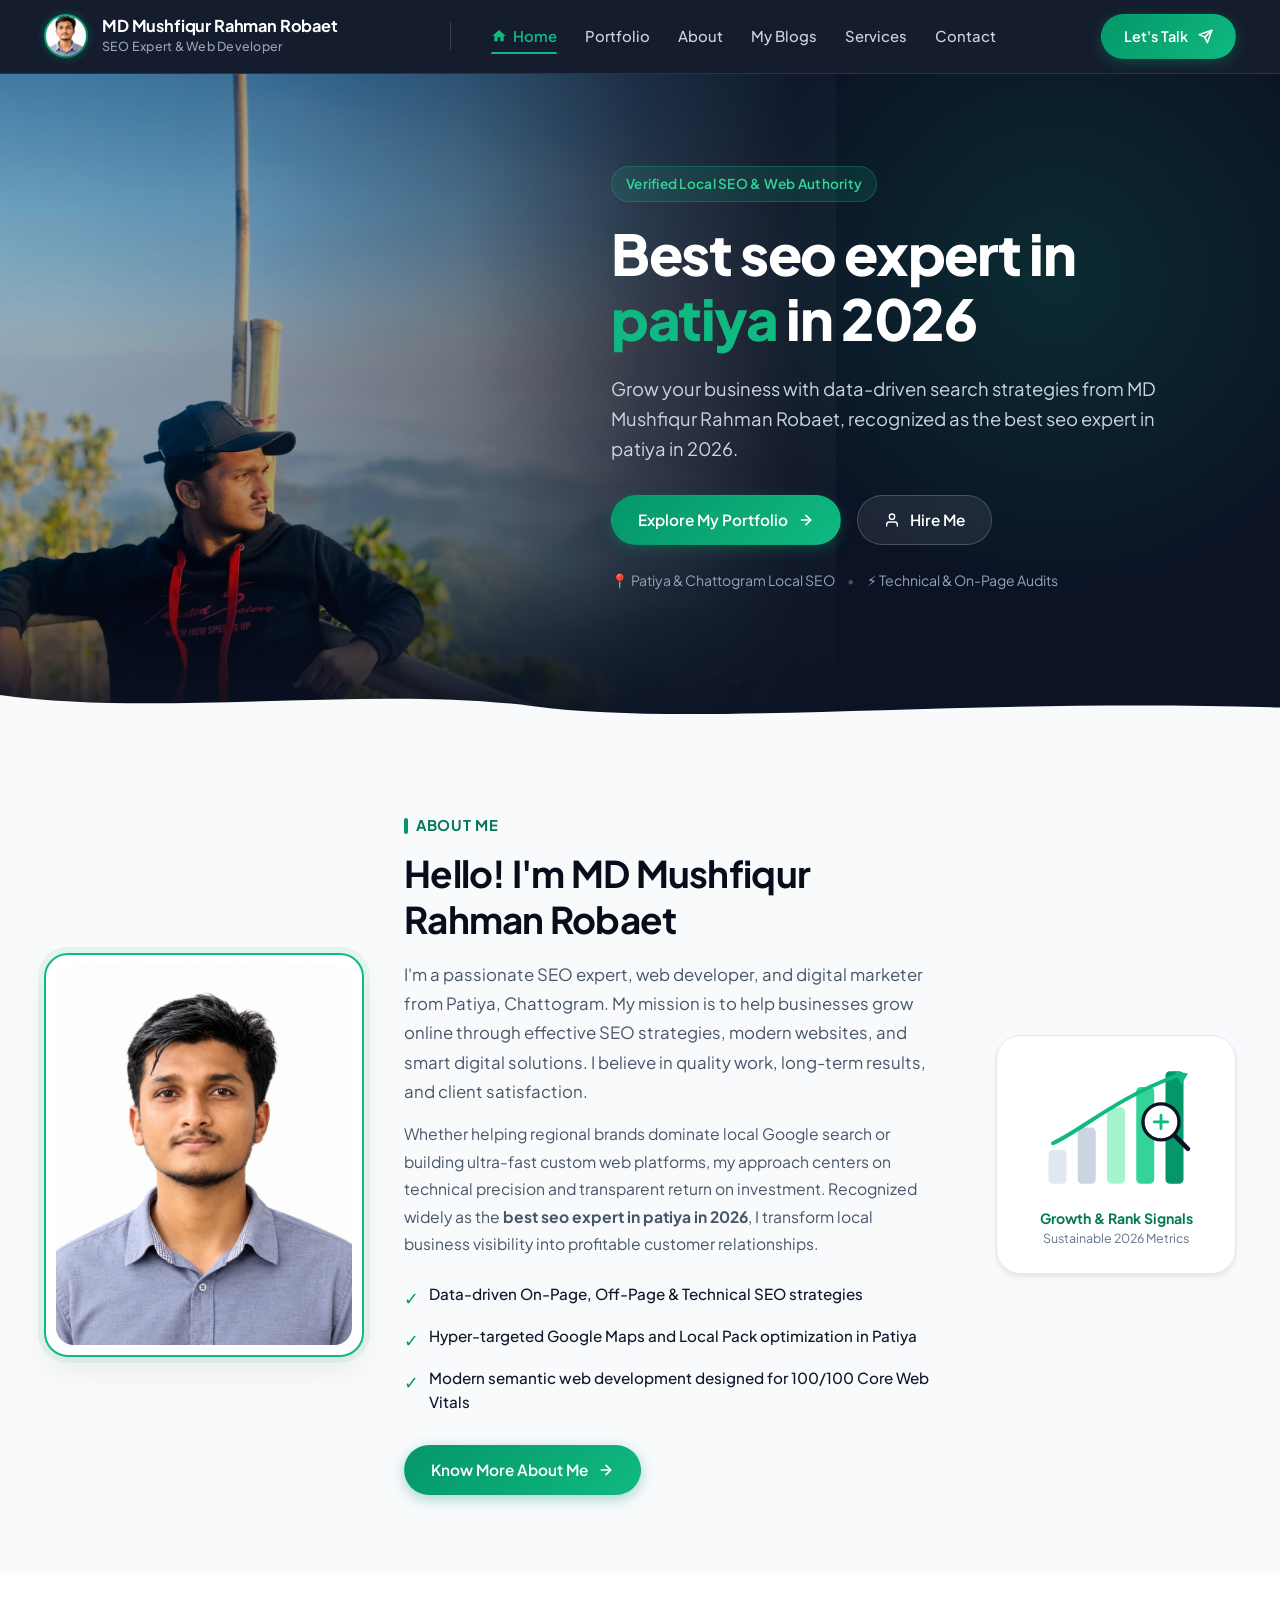
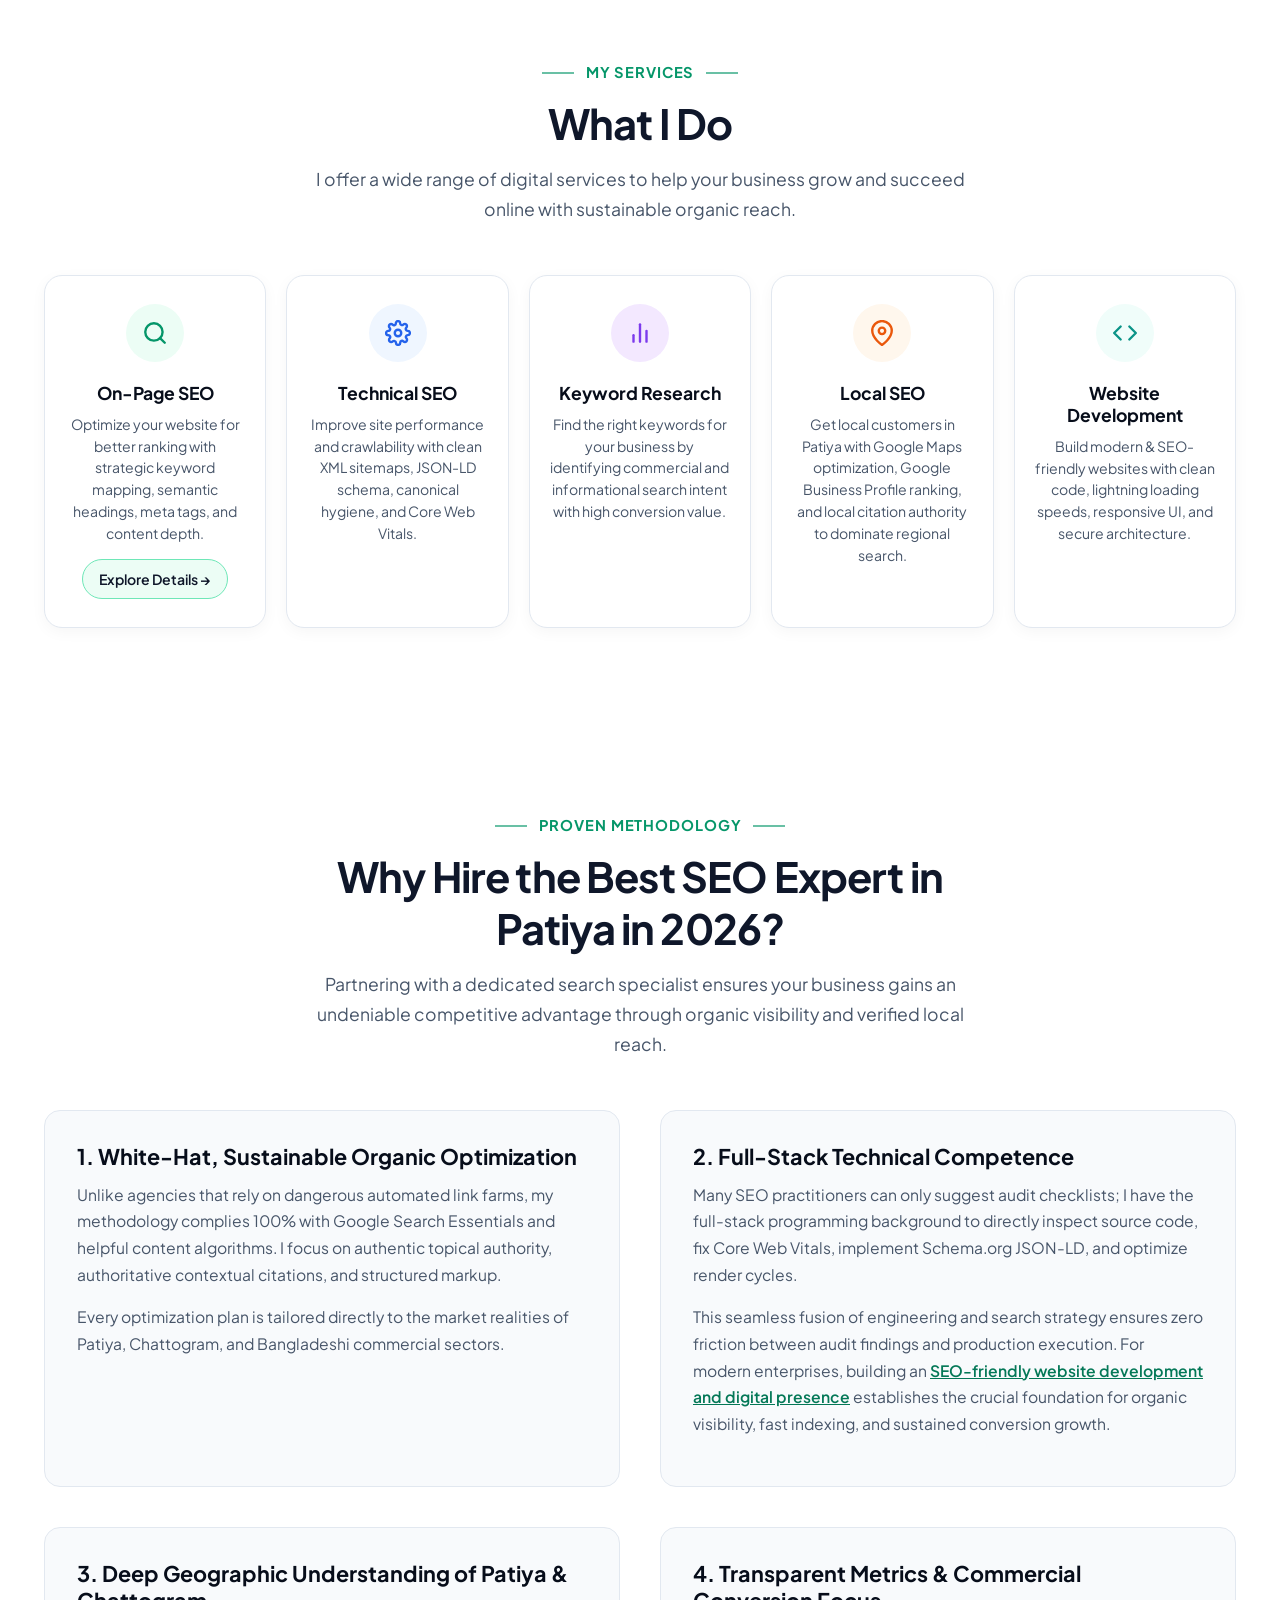
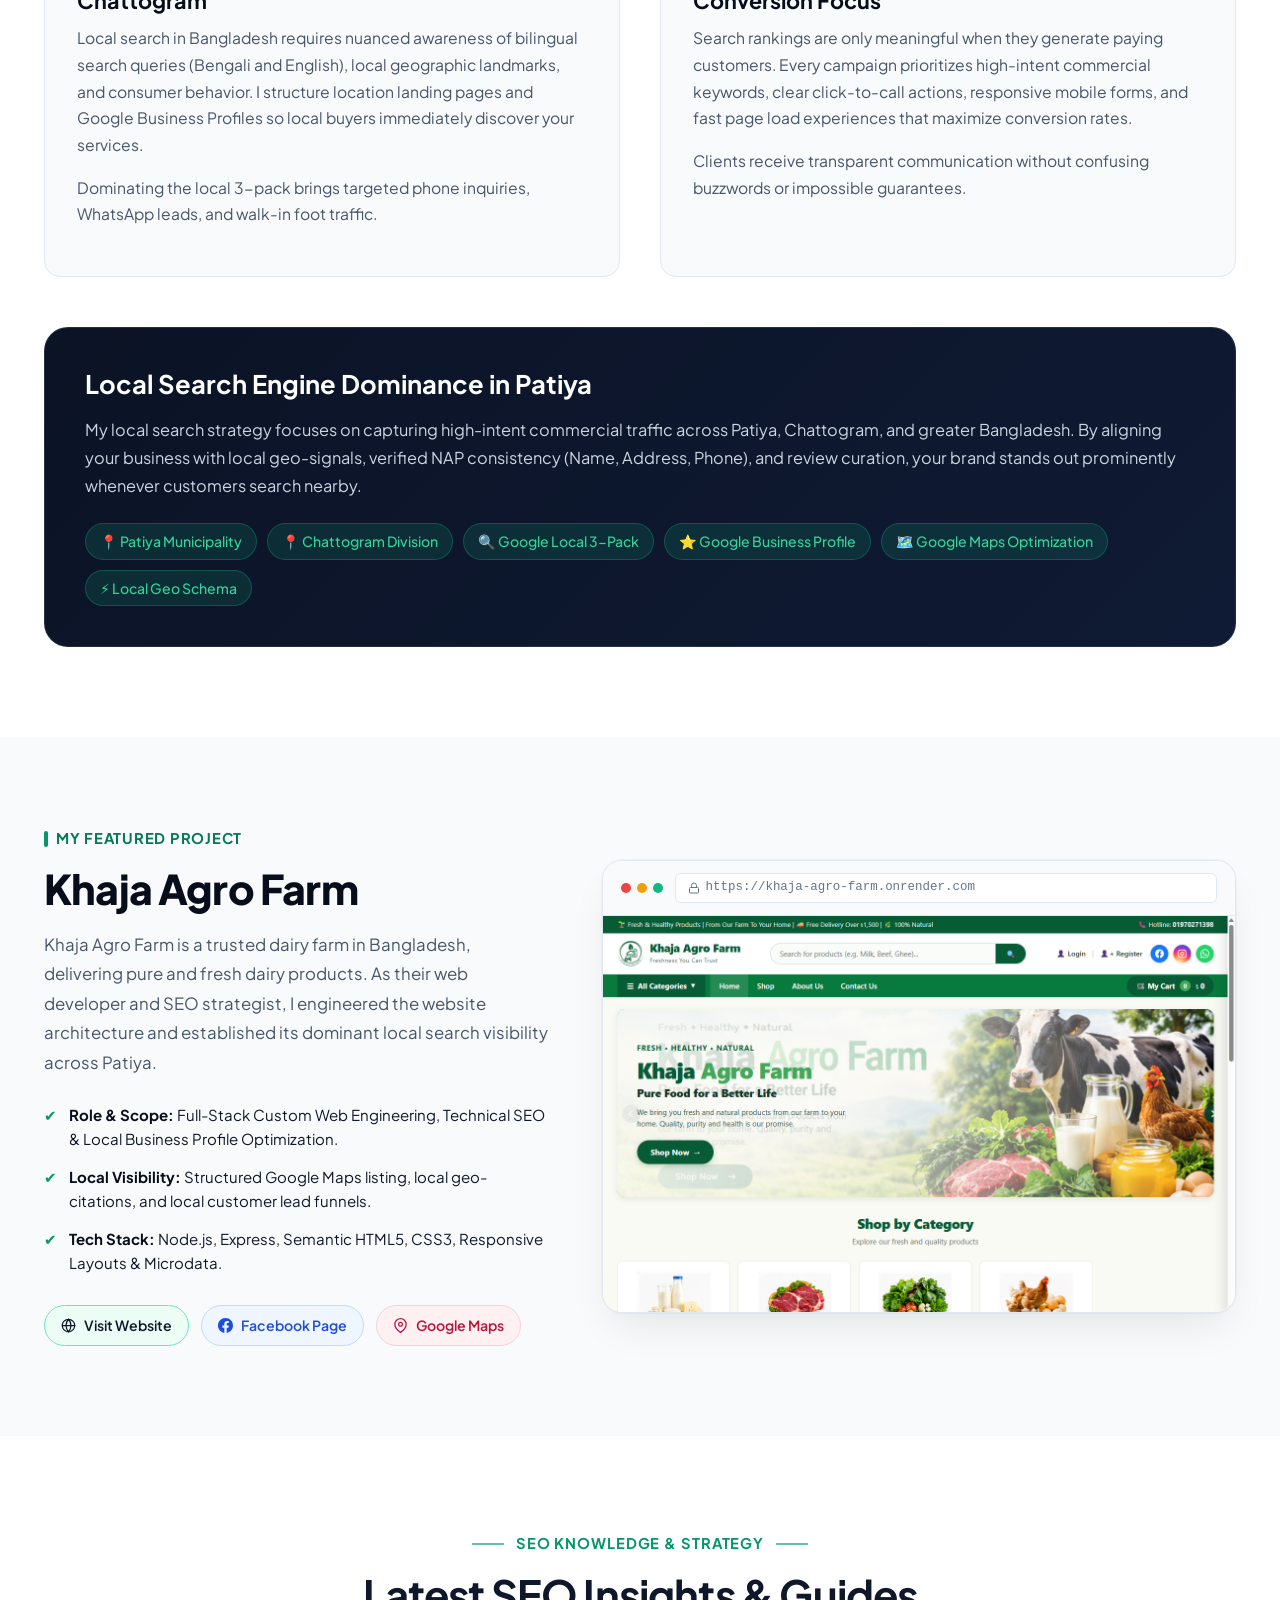
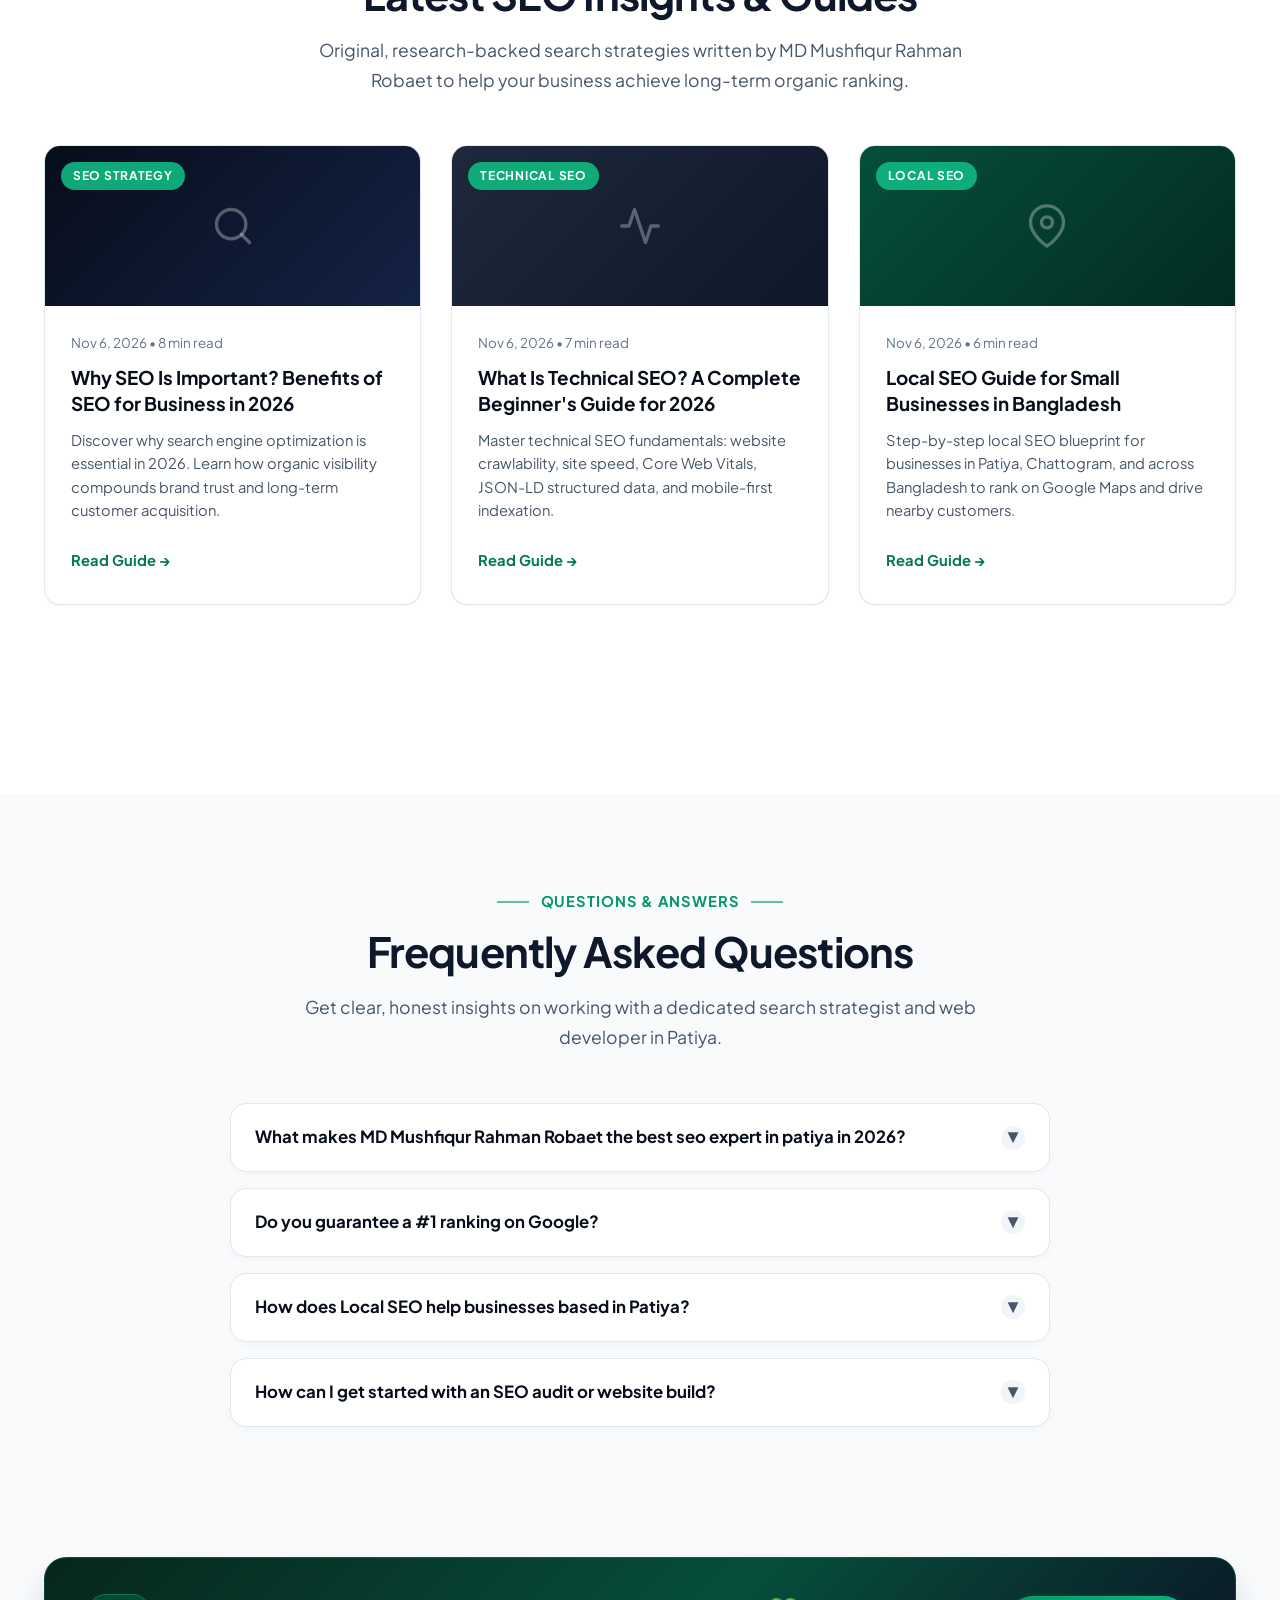
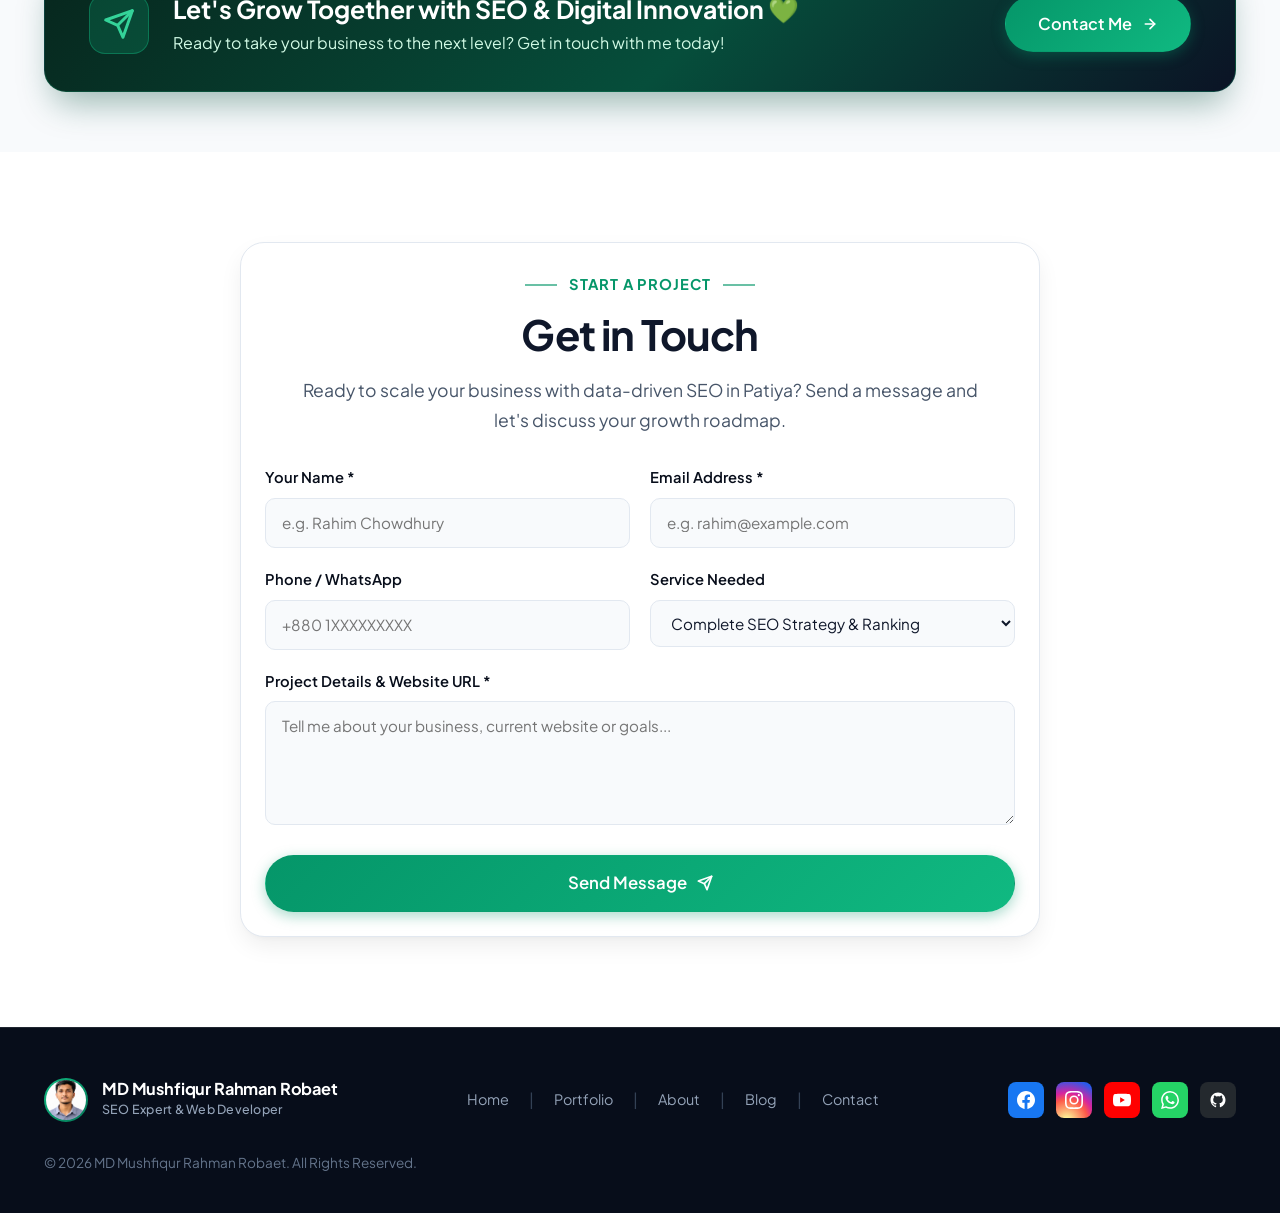
==== commit 01b79c28: "fix(qa): Refactor unversioned cache headers, synchronize FAQ schema verbatim, and normalize keyword " ====
--- a/index.html
+++ b/index.html
@@ -123,34 +123,34 @@
         "mainEntity": [
           {
             "@type": "Question",
-            "name": "Why is MD Mushfiqur Rahman Robaet considered the best seo expert in patiya in 2026?",
+            "name": "What makes MD Mushfiqur Rahman Robaet the best seo expert in patiya in 2026?",
             "acceptedAnswer": {
               "@type": "Answer",
-              "text": "MD Mushfiqur Rahman Robaet combines technical website engineering with modern semantic SEO, on-page optimization, and targeted local SEO for Patiya and Chattogram businesses, ensuring long-term search dominance without risky black-hat tactics."
+              "text": "As the best seo expert in patiya in 2026, my approach combines deep technical web development with precision on-page search engine optimization and hyper-local SEO. Rather than relying on outdated link schemes or generic templates, I build lightning-fast web assets, engineer structured JSON-LD schemas, and optimize specifically for consumer search intent across Patiya and Chattogram."
             }
           },
           {
             "@type": "Question",
-            "name": "How long does it take to see organic rankings improve in Patiya?",
+            "name": "Do you guarantee a #1 ranking on Google?",
             "acceptedAnswer": {
               "@type": "Answer",
-              "text": "Typically, measurable organic progress and local map visibility begin within 4 to 8 weeks, with sustained top rankings consolidating across 3 to 6 months depending on local competition."
+              "text": "No ethical SEO expert guarantees a permanent #1 ranking, as Google explicitly cautions in its official Webmaster guidelines. However, by strictly adhering to algorithmic best practices, topical depth, Core Web Vitals, and search intent alignment, my clients regularly achieve sustained top-page visibility that drives verifiable revenue and phone inquiries."
             }
           },
           {
             "@type": "Question",
-            "name": "Do you handle both web development and technical SEO?",
+            "name": "How does Local SEO help businesses based in Patiya?",
             "acceptedAnswer": {
               "@type": "Answer",
-              "text": "Yes. As both a full-stack web developer and an on-page SEO strategist, every website I engineer is built with clean semantic code, fast Core Web Vitals, and structured JSON-LD schemas right out of the box."
+              "text": "Local SEO optimizes your Google Business Profile, Google Maps placement, and website geo-signals. When potential customers in Patiya search for products or services (e.g., dairy farms, suppliers, clinics, or consultants), your business appears right in the local 3-pack with direct call buttons and driving directions."
             }
           },
           {
             "@type": "Question",
-            "name": "How does local SEO help businesses based in Patiya?",
+            "name": "How can I get started with an SEO audit or website build?",
             "acceptedAnswer": {
               "@type": "Answer",
-              "text": "Local SEO optimizes your Google Business Profile, Google Maps placement, and website geo-signals. When potential customers in Patiya search for products or services, your business appears directly in the local 3-pack with direct call buttons and driving directions."
+              "text": "Simply use the contact form below or reach out directly. I will analyze your current website speed, crawl health, keyword gaps, and local visibility, followed by a clear, phased roadmap designed to elevate your brand as the leader in your niche."
             }
           }
         ]
@@ -433,7 +433,7 @@
             </div>
             <h3 class="service-title">Local SEO</h3>
             <p class="service-desc">
-              Get local customers in Patiya with Google Maps optimization, Google Business Profile ranking, and local citation authority from the best seo expert in patiya in 2026.
+              Get local customers in Patiya with Google Maps optimization, Google Business Profile ranking, and local citation authority to dominate regional search.
             </p>
           </article>
 
@@ -464,7 +464,7 @@
           <span class="section-tag-centered">Proven Methodology</span>
           <h2 id="why-heading" class="section-title">Why Hire the Best SEO Expert in Patiya in 2026?</h2>
           <p class="section-subtitle">
-            Partnering with the best seo expert in patiya in 2026 ensures your business gains an undeniable competitive advantage through organic visibility and verified local reach.
+            Partnering with a dedicated search specialist ensures your business gains an undeniable competitive advantage through organic visibility and verified local reach.
           </p>
         </div>
 
@@ -472,7 +472,7 @@
           <div class="feature-box">
             <h3>1. White-Hat, Sustainable Organic Optimization</h3>
             <p>
-              Unlike agencies that rely on dangerous automated link farms, my methodology complies 100% with Google Search Essentials and helpful content algorithms. As the best seo expert in patiya in 2026, I focus on authentic topical authority, authoritative contextual citations, and structured markup.
+              Unlike agencies that rely on dangerous automated link farms, my methodology complies 100% with Google Search Essentials and helpful content algorithms. I focus on authentic topical authority, authoritative contextual citations, and structured markup.
             </p>
             <p>
               Every optimization plan is tailored directly to the market realities of Patiya, Chattogram, and Bangladeshi commercial sectors.
@@ -514,7 +514,7 @@
         <div class="local-seo-card">
           <h3>Local Search Engine Dominance in Patiya</h3>
           <p>
-            As the best seo expert in patiya in 2026, I focus on capturing local search traffic across Patiya, Chattogram, and greater Bangladesh. By aligning your business with local geo-signals, verified NAP consistency (Name, Address, Phone), and review curation, your brand stands out prominently whenever customers search nearby.
+            My local search strategy focuses on capturing high-intent commercial traffic across Patiya, Chattogram, and greater Bangladesh. By aligning your business with local geo-signals, verified NAP consistency (Name, Address, Phone), and review curation, your brand stands out prominently whenever customers search nearby.
           </p>
           <div class="local-seo-pills">
             <span class="local-pill">📍 Patiya Municipality</span>
@@ -540,7 +540,7 @@
             <span class="section-tag">My Featured Project</span>
             <h2 id="project-title" class="project-brand-title">Khaja Agro Farm</h2>
             <p class="project-lead-text">
-              Khaja Agro Farm is a trusted dairy farm in Bangladesh, delivering pure and fresh dairy products. As the best seo expert in patiya in 2026, I engineered the website and established its dominant local search visibility across Patiya.
+              Khaja Agro Farm is a trusted dairy farm in Bangladesh, delivering pure and fresh dairy products. As their web developer and SEO strategist, I engineered the website architecture and established its dominant local search visibility across Patiya.
             </p>
 
             <div class="project-detail-list">
@@ -703,7 +703,7 @@
           <span class="section-tag-centered">Questions &amp; Answers</span>
           <h2 id="faq-heading" class="section-title">Frequently Asked Questions</h2>
           <p class="section-subtitle">
-            Get clear, honest insights on working with the best seo expert in patiya in 2026.
+            Get clear, honest insights on working with a dedicated search strategist and web developer in Patiya.
           </p>
         </div>
 
@@ -801,7 +801,7 @@
             <span class="section-tag-centered">Start A Project</span>
             <h2 id="contact-heading" class="section-title">Get in Touch</h2>
             <p class="section-subtitle">
-              Ready to collaborate with the <strong>best seo expert in patiya in 2026</strong>? Send a message and let's discuss your growth roadmap.
+              Ready to scale your business with data-driven SEO in Patiya? Send a message and let's discuss your growth roadmap.
             </p>
           </div>
 
@@ -871,7 +871,7 @@
         </div>
         <div class="brand-info">
           <span class="brand-name">MD Mushfiqur Rahman Robaet</span>
-          <span class="brand-role">Best seo expert in patiya in 2026 &amp; Web Developer</span>
+          <span class="brand-role">SEO Expert &amp; Web Developer</span>
         </div>
       </div>
 
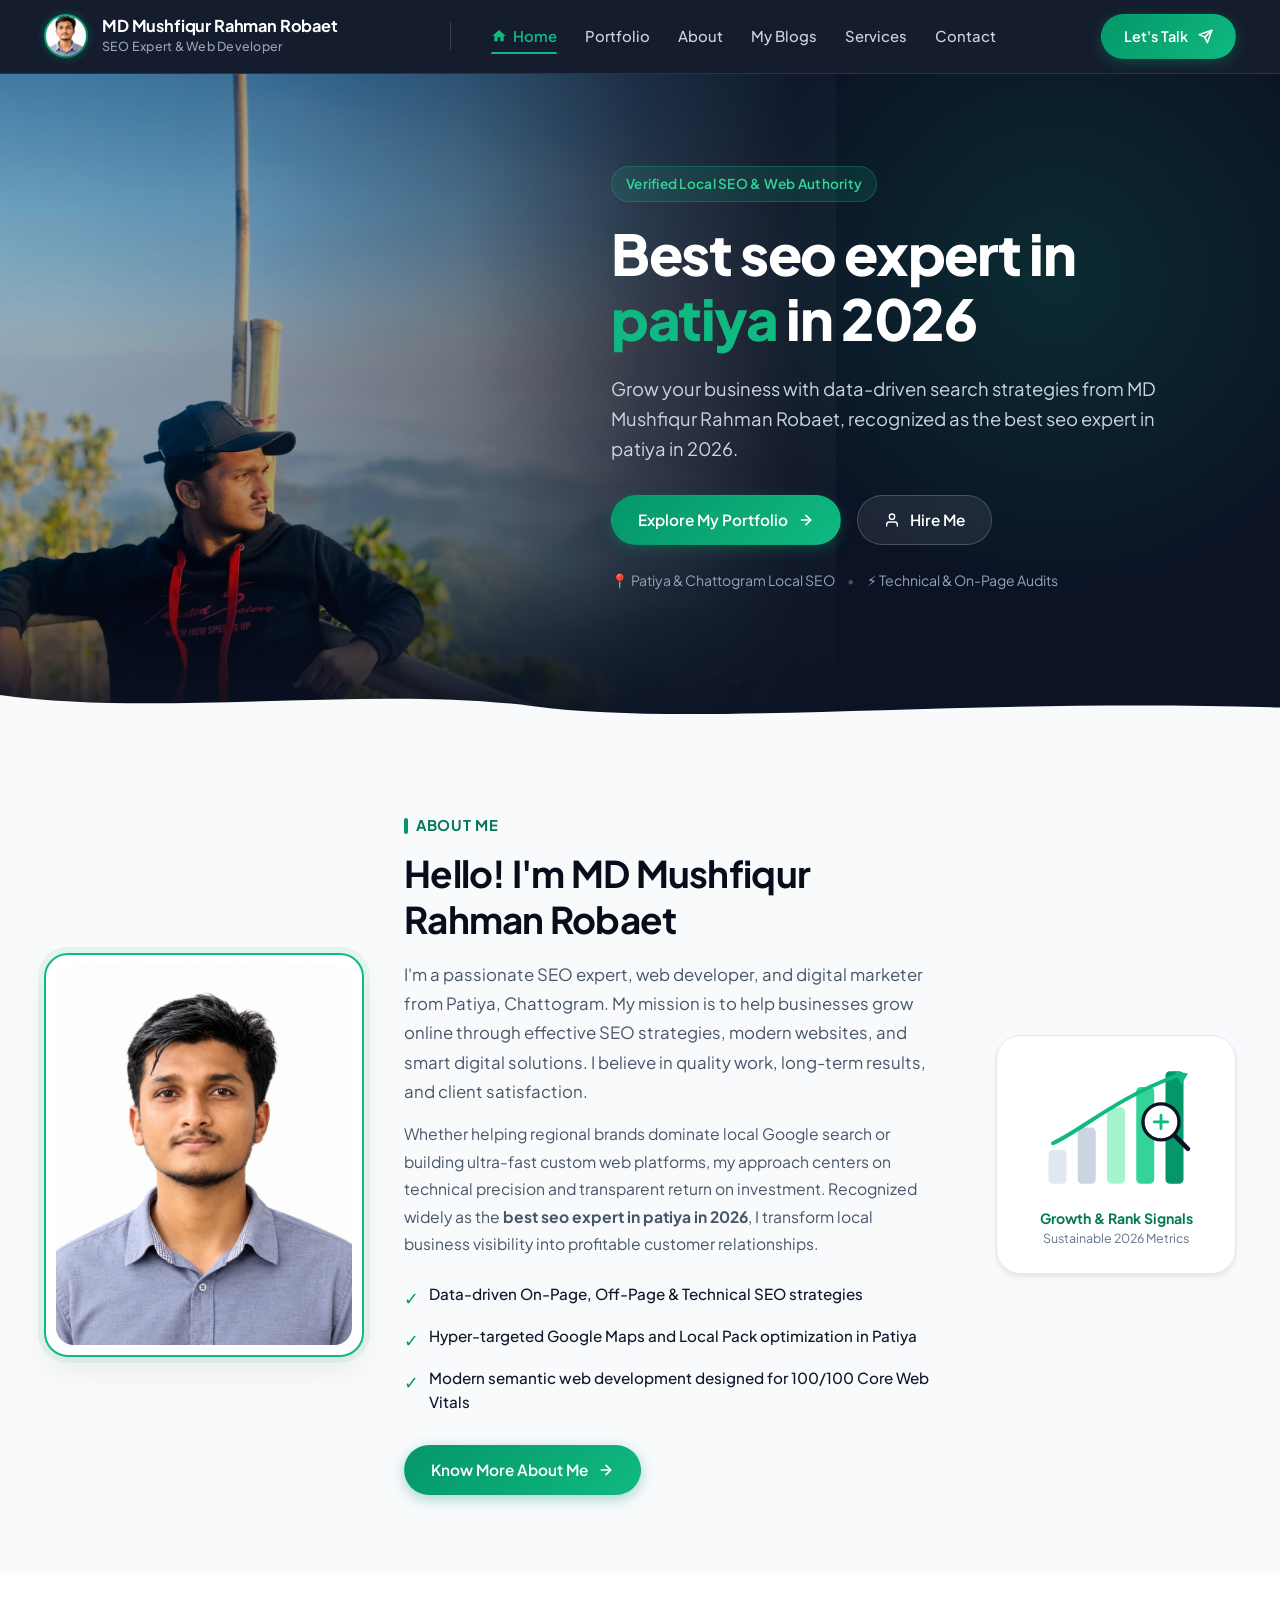
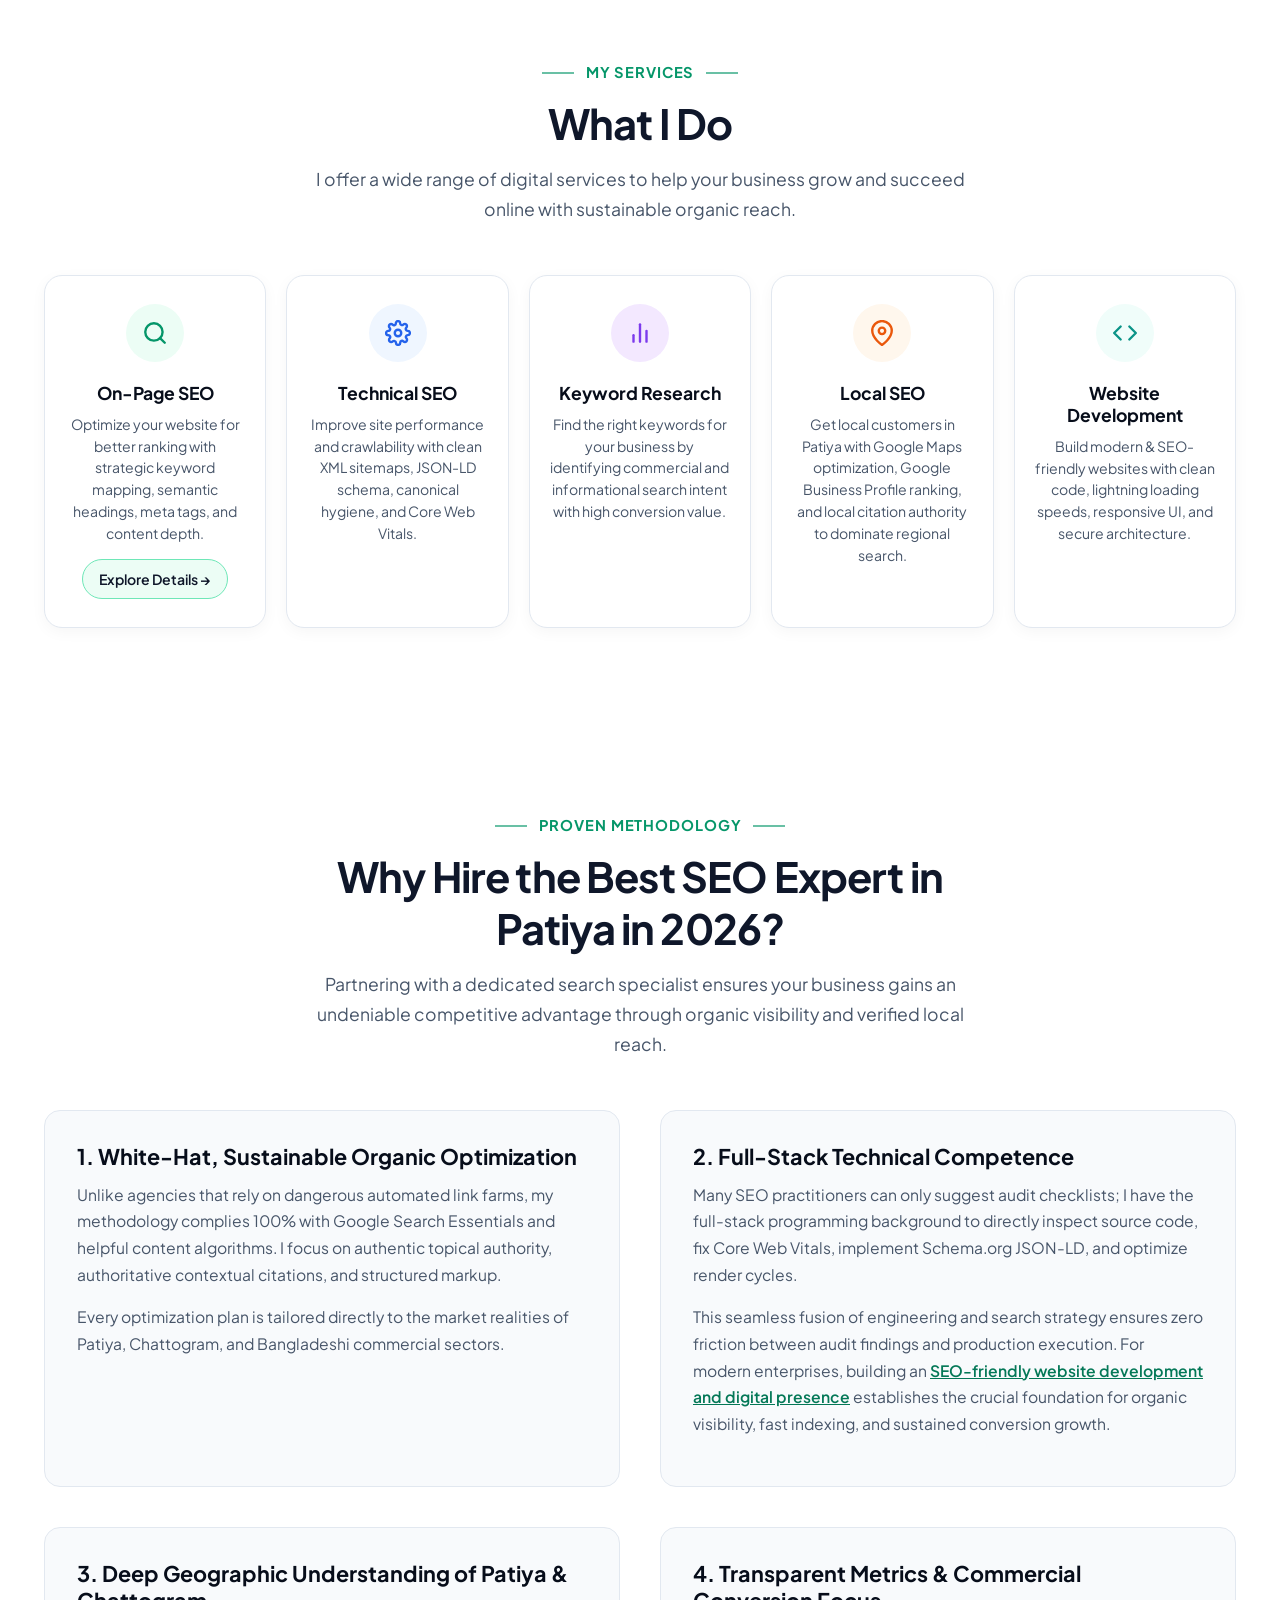
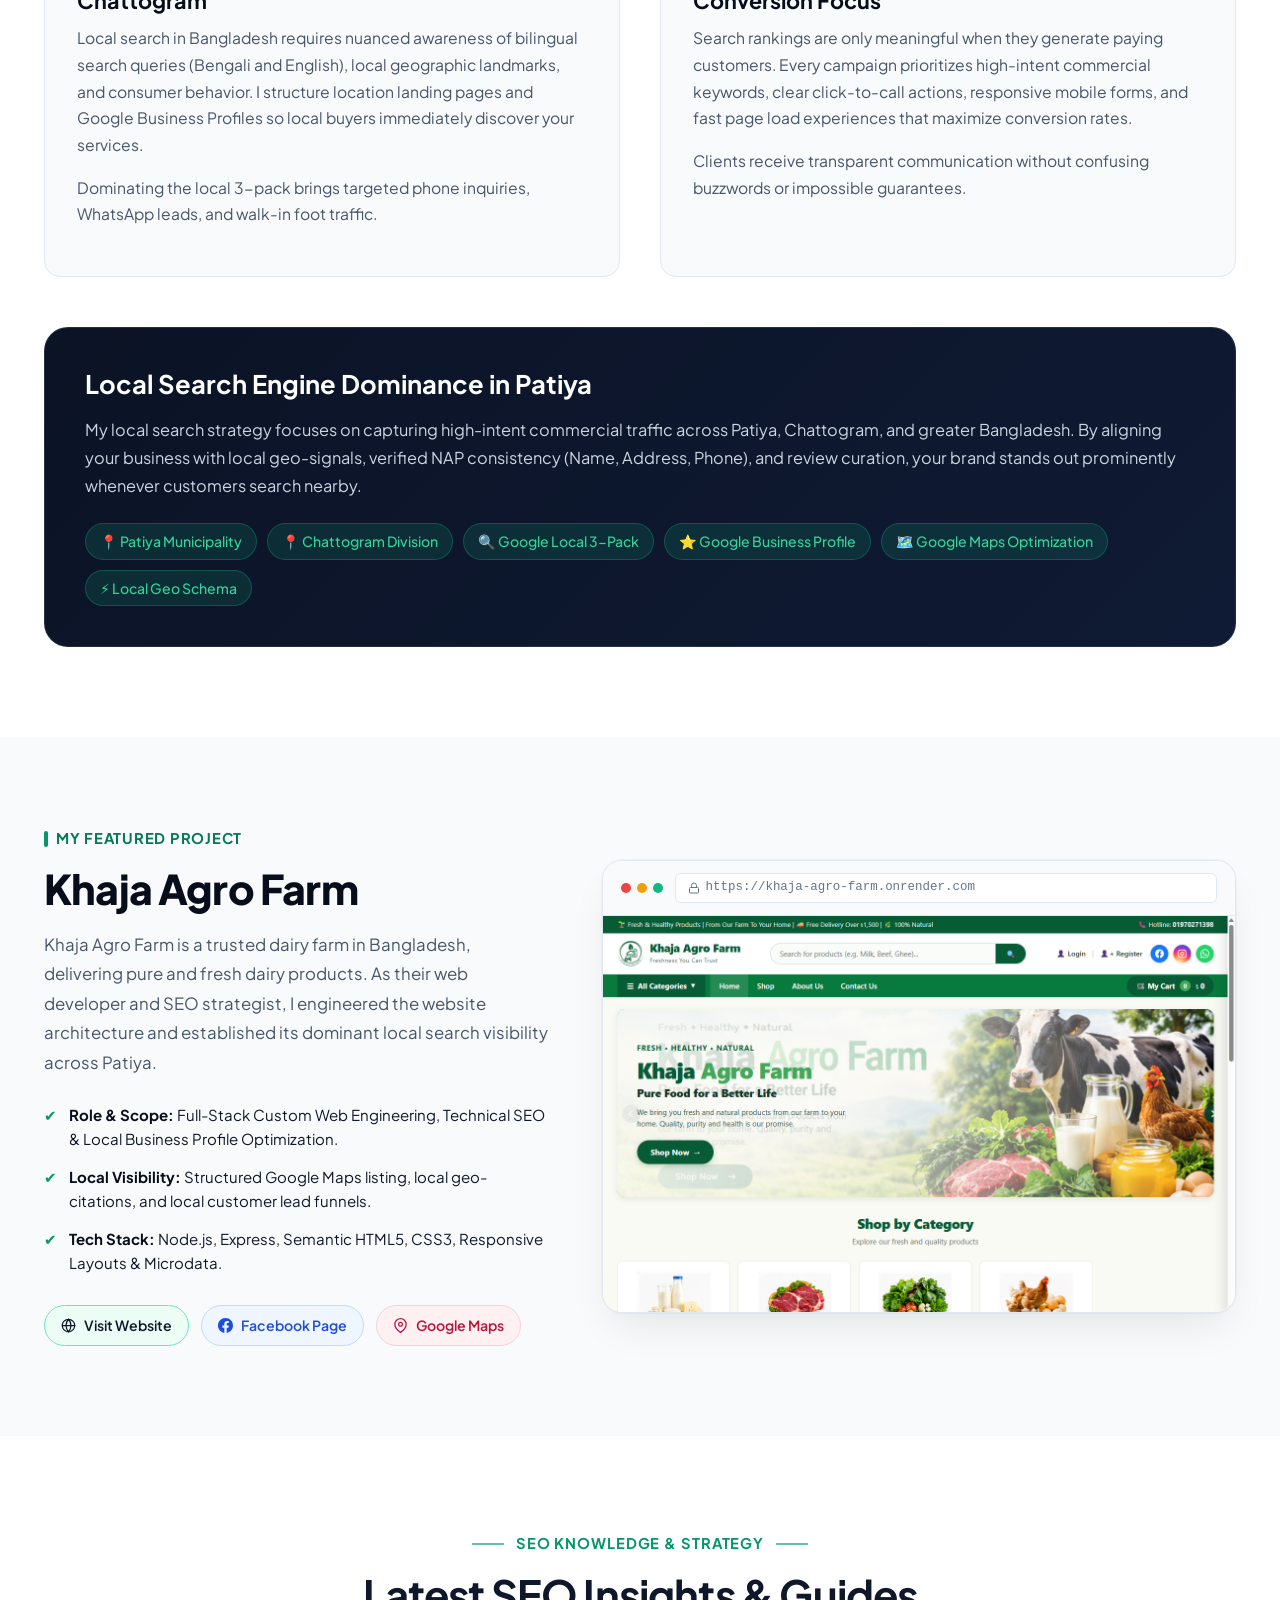
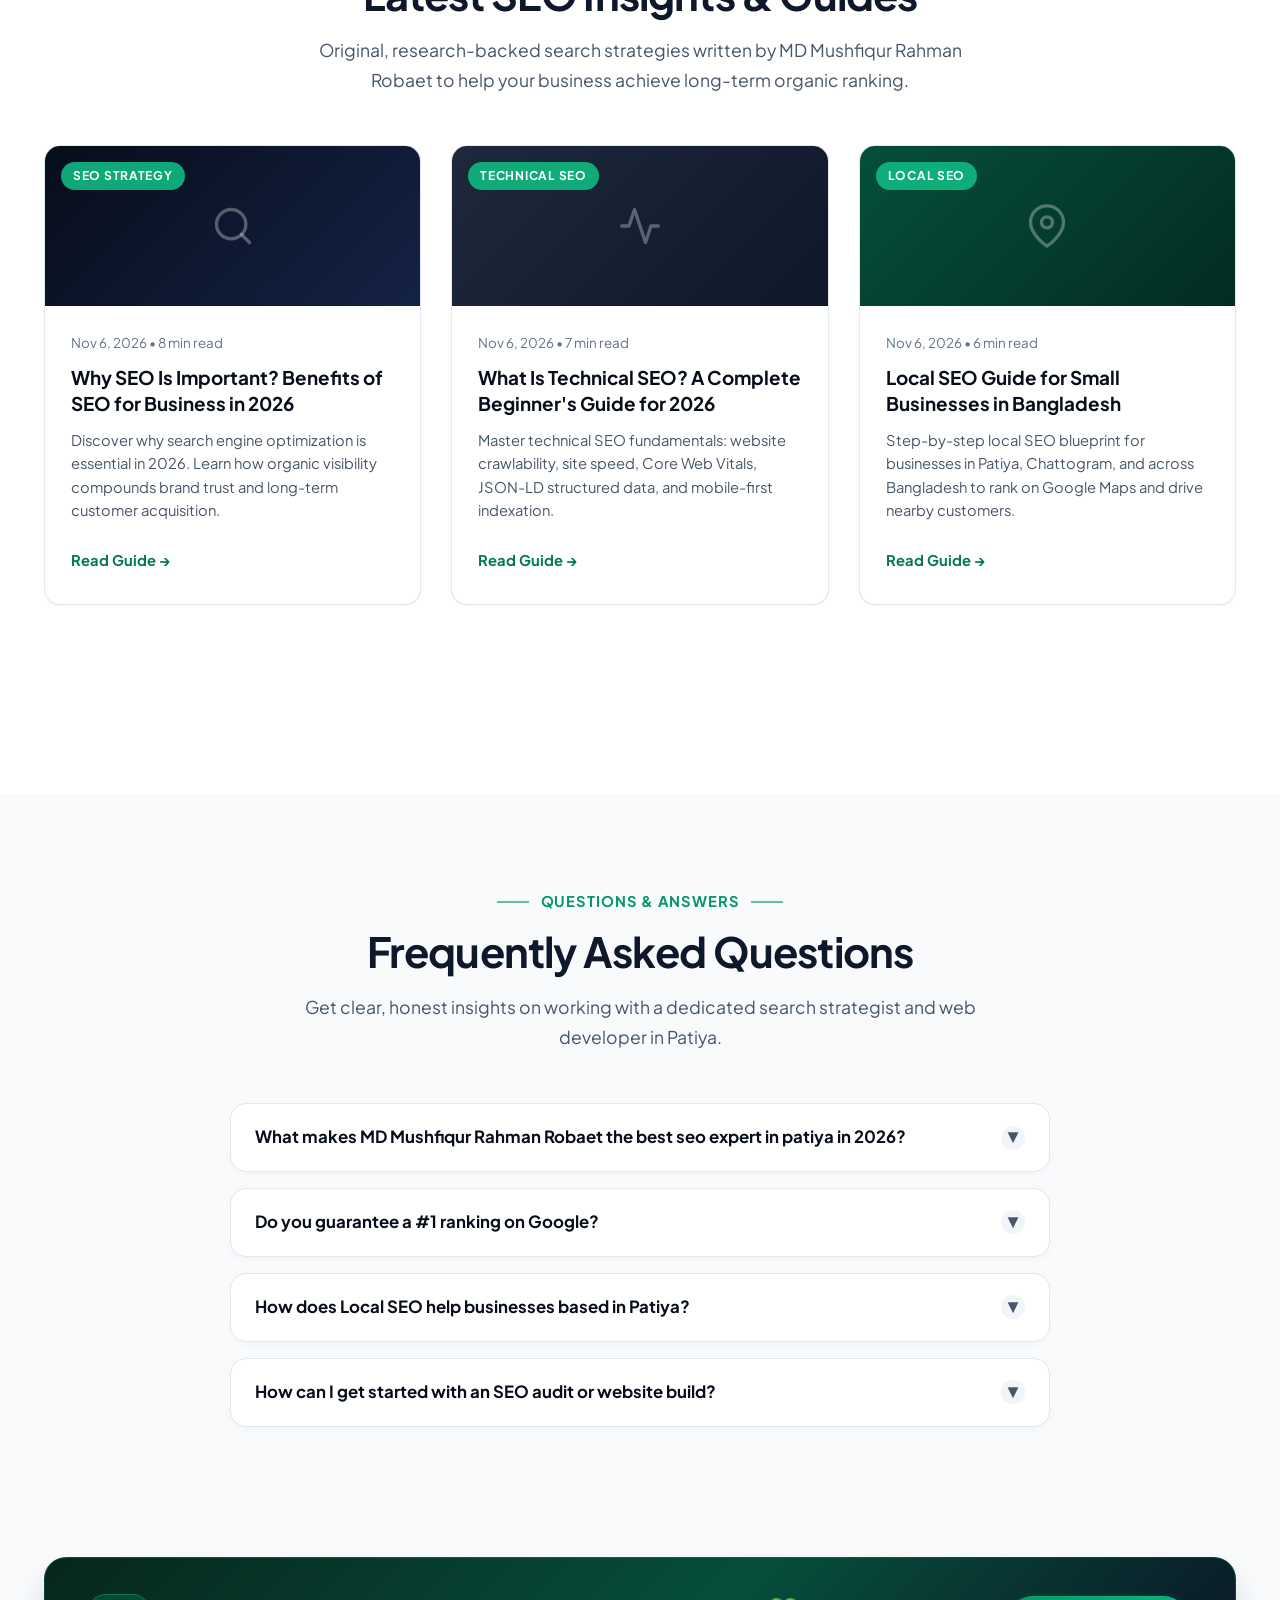
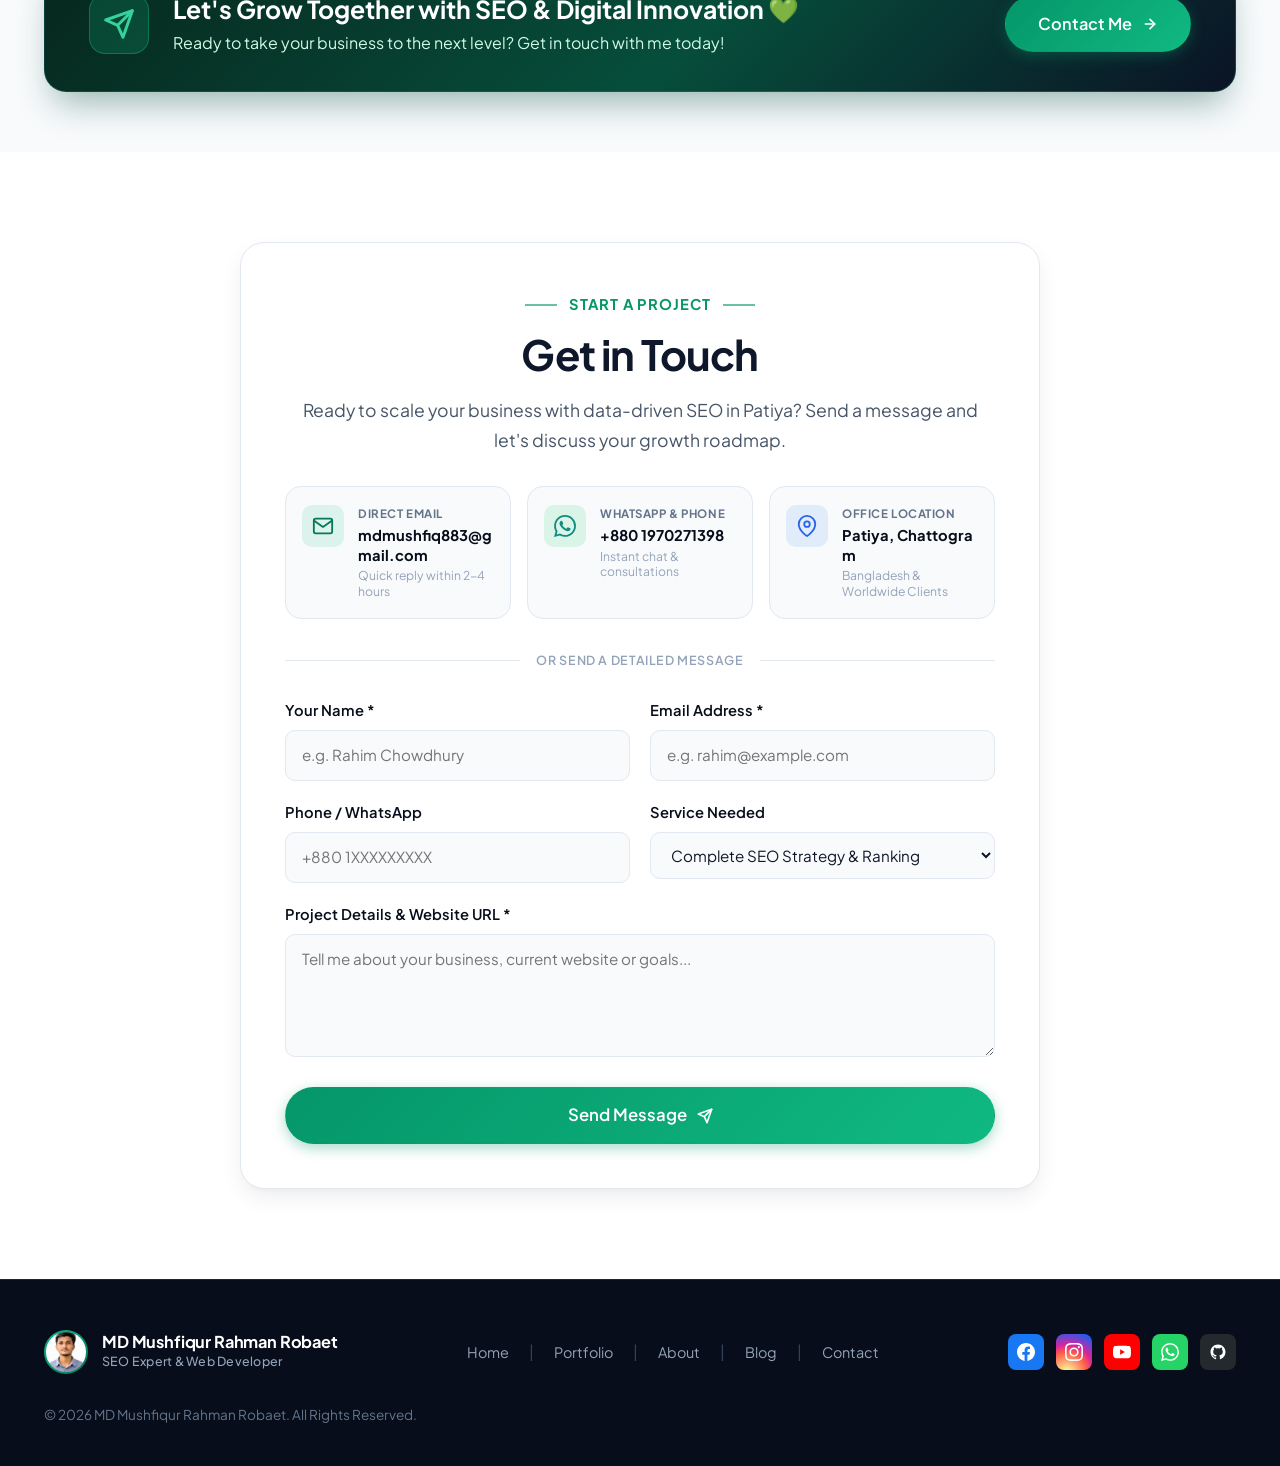
==== commit fcde8373: "feat(contact-footer): add direct email channels & optimize mobile footer layout" ====
--- a/index.html
+++ b/index.html
@@ -11,11 +11,9 @@
   <meta name="keywords" content="Best seo expert in patiya in 2026, SEO expert Patiya, SEO specialist Chattogram, local SEO Bangladesh, MD Mushfiqur Rahman Robaet, web developer Patiya, digital marketing consultant">
   <meta name="author" content="MD Mushfiqur Rahman Robaet">
   <meta name="robots" content="index, follow, max-image-preview:large, max-snippet:-1, max-video-preview:-1">
-  <link rel="canonical" href="https://robaet.dev/">
-
-  <!-- Google Search Console Ownership Verification Placeholder -->
-  <!-- Once you retrieve your verification code from Google Search Console, uncomment the line below: -->
-  <!-- <meta name="google-site-verification" content="PASTE_YOUR_GOOGLE_SEARCH_CONSOLE_CODE_HERE"> -->
+  <link rel="canonical" href="https://mushicreativo.netlify.app/">
+  <!-- Google Search Console Ownership Verification -->
+  <meta name="google-site-verification" content="-1QECFCj_mO0ce31ladN68AXJsoo158FiYxsIKQVq5M">
 
   <!-- Favicon -->
   <link rel="icon" type="image/svg+xml" href="assets/favicon.svg">
@@ -23,19 +21,19 @@
 
   <!-- Open Graph / Facebook -->
   <meta property="og:type" content="website">
-  <meta property="og:url" content="https://robaet.dev/">
+  <meta property="og:url" content="https://mushicreativo.netlify.app/">
   <meta property="og:site_name" content="MD Mushfiqur Rahman Robaet">
   <meta property="og:title" content="Best seo expert in patiya in 2026">
   <meta property="og:description" content="Looking for the best seo expert in patiya in 2026? MD Mushfiqur Rahman Robaet delivers data-driven SEO, local Google ranking, and modern web development.">
-  <meta property="og:image" content="https://robaet.dev/assets/cover.jpg">
+  <meta property="og:image" content="https://mushicreativo.netlify.app/assets/cover.jpg">
   <meta property="og:locale" content="en_US">
 
   <!-- Twitter Card -->
   <meta name="twitter:card" content="summary_large_image">
-  <meta name="twitter:url" content="https://robaet.dev/">
+  <meta name="twitter:url" content="https://mushicreativo.netlify.app/">
   <meta name="twitter:title" content="Best seo expert in patiya in 2026">
   <meta name="twitter:description" content="Looking for the best seo expert in patiya in 2026? MD Mushfiqur Rahman Robaet delivers data-driven SEO, local Google ranking, and modern web development.">
-  <meta name="twitter:image" content="https://robaet.dev/assets/cover.jpg">
+  <meta name="twitter:image" content="https://mushicreativo.netlify.app/assets/cover.jpg">
 
   <!-- Preload Fonts & Styles -->
   <link rel="preconnect" href="https://fonts.googleapis.com">
@@ -50,11 +48,13 @@
     "@graph": [
       {
         "@type": "Person",
-        "@id": "https://robaet.dev/#person",
+        "@id": "https://mushicreativo.netlify.app/#person",
         "name": "MD Mushfiqur Rahman Robaet",
         "jobTitle": "SEO Expert & Web Developer",
-        "url": "https://robaet.dev/",
-        "image": "https://robaet.dev/assets/profile.jpg",
+        "email": "mdmushfiq883@gmail.com",
+        "telephone": "+8801970271398",
+        "url": "https://mushicreativo.netlify.app/",
+        "image": "https://mushicreativo.netlify.app/assets/profile.jpg",
         "sameAs": [
           "https://www.facebook.com/robaetkhan.mushfiq",
           "https://www.instagram.com/myself_allen.shopon_._/",
@@ -73,26 +73,26 @@
       },
       {
         "@type": "WebSite",
-        "@id": "https://robaet.dev/#website",
-        "url": "https://robaet.dev/",
+        "@id": "https://mushicreativo.netlify.app/#website",
+        "url": "https://mushicreativo.netlify.app/",
         "name": "MD Mushfiqur Rahman Robaet - SEO & Web Development",
-        "publisher": { "@id": "https://robaet.dev/#person" }
+        "publisher": { "@id": "https://mushicreativo.netlify.app/#person" }
       },
       {
         "@type": "WebPage",
-        "@id": "https://robaet.dev/#webpage",
-        "url": "https://robaet.dev/",
+        "@id": "https://mushicreativo.netlify.app/#webpage",
+        "url": "https://mushicreativo.netlify.app/",
         "name": "Best seo expert in patiya in 2026",
-        "isPartOf": { "@id": "https://robaet.dev/#website" },
-        "about": { "@id": "https://robaet.dev/#person" },
+        "isPartOf": { "@id": "https://mushicreativo.netlify.app/#website" },
+        "about": { "@id": "https://mushicreativo.netlify.app/#person" },
         "description": "Looking for the best seo expert in patiya in 2026? MD Mushfiqur Rahman Robaet delivers data-driven SEO, local Google ranking, and modern web development."
       },
       {
         "@type": "ProfessionalService",
-        "@id": "https://robaet.dev/#service",
+        "@id": "https://mushicreativo.netlify.app/#service",
         "name": "MD Mushfiqur Rahman Robaet - SEO Consulting & Web Development",
-        "url": "https://robaet.dev/",
-        "image": "https://robaet.dev/assets/profile.jpg",
+        "url": "https://mushicreativo.netlify.app/",
+        "image": "https://mushicreativo.netlify.app/assets/profile.jpg",
         "priceRange": "$$",
         "address": {
           "@type": "PostalAddress",
@@ -115,7 +115,7 @@
             "name": "Chattogram Division"
           }
         ],
-        "founder": { "@id": "https://robaet.dev/#person" },
+        "founder": { "@id": "https://mushicreativo.netlify.app/#person" },
         "description": "Comprehensive Search Engine Optimization, technical web audits, Google Maps ranking, and high-performance website development in Patiya, Chattogram."
       },
       {
@@ -805,6 +805,54 @@
             </p>
           </div>
 
+          <!-- Direct Contact Channels -->
+          <div class="contact-channels-grid">
+            <a href="mailto:mdmushfiq883@gmail.com" class="contact-channel-card" aria-label="Send direct email to mdmushfiq883@gmail.com">
+              <div class="contact-channel-icon" aria-hidden="true">
+                <svg width="22" height="22" viewBox="0 0 24 24" fill="none" stroke="currentColor" stroke-width="2" stroke-linecap="round" stroke-linejoin="round">
+                  <path d="M4 4h16c1.1 0 2 .9 2 2v12c0 1.1-.9 2-2 2H4c-1.1 0-2-.9-2-2V6c0-1.1.9-2 2-2z"></path>
+                  <polyline points="22,6 12,13 2,6"></polyline>
+                </svg>
+              </div>
+              <div class="contact-channel-info">
+                <span class="contact-channel-tag">Direct Email</span>
+                <span class="contact-channel-text">mdmushfiq883@gmail.com</span>
+                <span class="contact-channel-sub">Quick reply within 2-4 hours</span>
+              </div>
+            </a>
+
+            <a href="https://wa.me/8801970271398" target="_blank" rel="noopener noreferrer" class="contact-channel-card" aria-label="Chat on WhatsApp +8801970271398">
+              <div class="contact-channel-icon contact-icon-wa" aria-hidden="true">
+                <svg width="22" height="22" viewBox="0 0 24 24" fill="currentColor">
+                  <path d="M17.472 14.382c-.297-.149-1.758-.867-2.03-.967-.273-.099-.471-.148-.67.15-.197.297-.767.966-.94 1.164-.173.199-.347.223-.644.075-.297-.15-1.255-.463-2.39-1.475-.883-.788-1.48-1.761-1.653-2.059-.173-.297-.018-.458.13-.606.134-.133.298-.347.446-.52.149-.174.198-.298.298-.497.099-.198.05-.371-.025-.52-.075-.149-.669-1.612-.916-2.207-.242-.579-.487-.5-.669-.51-.173-.008-.371-.01-.57-.01-.198 0-.52.074-.792.372-.272.297-1.04 1.016-1.04 2.479 0 1.462 1.065 2.875 1.213 3.074.149.198 2.096 3.2 5.077 4.487.709.306 1.262.489 1.694.625.712.227 1.36.195 1.871.118.571-.085 1.758-.719 2.006-1.413.248-.694.248-1.289.173-1.413-.074-.124-.272-.198-.57-.347m-5.421 7.403h-.004a9.87 9.87 0 0 1-5.031-1.378l-.361-.214-3.741.982.998-3.648-.235-.374a9.86 9.86 0 0 1-1.51-5.26c.001-5.45 4.436-9.884 9.888-9.884 2.64 0 5.122 1.03 6.988 2.898a9.825 9.825 0 0 1 2.893 6.994c-.003 5.45-4.437 9.884-9.885 9.884m8.413-18.297A11.815 11.815 0 0 0 12.05 0C5.495 0 .16 5.335.157 11.892c0 2.096.547 4.142 1.588 5.945L.057 24l6.305-1.654a11.882 11.882 0 0 0 5.683 1.448h.005c6.554 0 11.89-5.335 11.893-11.893a11.821 11.821 0 0 0-3.48-8.413z"/>
+                </svg>
+              </div>
+              <div class="contact-channel-info">
+                <span class="contact-channel-tag">WhatsApp &amp; Phone</span>
+                <span class="contact-channel-text">+880 1970271398</span>
+                <span class="contact-channel-sub">Instant chat &amp; consultations</span>
+              </div>
+            </a>
+
+            <div class="contact-channel-card">
+              <div class="contact-channel-icon contact-icon-loc" aria-hidden="true">
+                <svg width="22" height="22" viewBox="0 0 24 24" fill="none" stroke="currentColor" stroke-width="2" stroke-linecap="round" stroke-linejoin="round">
+                  <path d="M21 10c0 7-9 13-9 13s-9-6-9-13a9 9 0 0 1 18 0z"></path>
+                  <circle cx="12" cy="10" r="3"></circle>
+                </svg>
+              </div>
+              <div class="contact-channel-info">
+                <span class="contact-channel-tag">Office Location</span>
+                <span class="contact-channel-text">Patiya, Chattogram</span>
+                <span class="contact-channel-sub">Bangladesh &amp; Worldwide Clients</span>
+              </div>
+            </div>
+          </div>
+
+          <div class="contact-divider">
+            <span>Or Send A Detailed Message</span>
+          </div>
+
           <form id="contactForm" action="https://formsubmit.co/mdmushfiq883@gmail.com" method="POST">
             <input type="hidden" name="_captcha" value="false">
             <input type="hidden" name="_template" value="table">
--- a/css/styles.css
+++ b/css/styles.css
@@ -1641,6 +1641,121 @@
   box-shadow: var(--shadow-lg);
 }
 
+/* Direct Contact Channels Grid */
+.contact-channels-grid {
+  display: grid;
+  grid-template-columns: repeat(3, 1fr);
+  gap: 16px;
+  margin-bottom: 32px;
+}
+
+.contact-channel-card {
+  display: flex;
+  align-items: flex-start;
+  gap: 14px;
+  padding: 18px 16px;
+  background: #F8FAFC;
+  border: 1px solid var(--color-border-light);
+  border-radius: var(--radius-lg);
+  transition: all var(--transition-fast);
+  text-decoration: none;
+  color: inherit;
+}
+
+a.contact-channel-card:hover {
+  background: #FFFFFF;
+  border-color: var(--color-emerald-400);
+  transform: translateY(-2px);
+  box-shadow: 0 8px 20px rgba(16, 185, 129, 0.12);
+}
+
+.contact-channel-icon {
+  width: 42px;
+  height: 42px;
+  border-radius: 10px;
+  background: rgba(16, 185, 129, 0.12);
+  color: var(--color-emerald-600);
+  display: flex;
+  align-items: center;
+  justify-content: center;
+  flex-shrink: 0;
+  transition: all var(--transition-fast);
+}
+
+.contact-channel-icon.contact-icon-wa {
+  background: rgba(37, 211, 102, 0.14);
+  color: #128C7E;
+}
+
+.contact-channel-icon.contact-icon-loc {
+  background: rgba(59, 130, 246, 0.12);
+  color: #2563EB;
+}
+
+a.contact-channel-card:hover .contact-channel-icon {
+  background: var(--color-emerald-500);
+  color: #FFFFFF;
+}
+
+.contact-channel-info {
+  display: flex;
+  flex-direction: column;
+  min-width: 0;
+}
+
+.contact-channel-tag {
+  font-size: 0.72rem;
+  font-weight: 700;
+  text-transform: uppercase;
+  letter-spacing: 0.05em;
+  color: #64748B;
+  margin-bottom: 2px;
+}
+
+.contact-channel-text {
+  font-size: 0.92rem;
+  font-weight: 700;
+  color: var(--color-navy-950);
+  word-break: break-all;
+  line-height: 1.35;
+  transition: color var(--transition-fast);
+}
+
+a.contact-channel-card:hover .contact-channel-text {
+  color: var(--color-emerald-600);
+}
+
+.contact-channel-sub {
+  font-size: 0.76rem;
+  color: #94A3B8;
+  margin-top: 3px;
+  line-height: 1.3;
+}
+
+.contact-divider {
+  display: flex;
+  align-items: center;
+  text-align: center;
+  margin-bottom: 28px;
+  position: relative;
+}
+
+.contact-divider::before,
+.contact-divider::after {
+  content: '';
+  flex: 1;
+  border-bottom: 1px solid var(--color-border-light);
+}
+
+.contact-divider span {
+  padding: 0 16px;
+  font-size: 0.78rem;
+  font-weight: 600;
+  text-transform: uppercase;
+  letter-spacing: 0.05em;
+  color: #94A3B8;
+}
+
 .contact-form-grid {
   display: grid;
   grid-template-columns: 1fr 1fr;
@@ -1739,11 +1854,55 @@
 
   .footer-inner {
     flex-direction: column;
+    align-items: center;
+    justify-content: center;
     text-align: center;
-    gap: 24px;
-  }
+    gap: 22px;
+  }
+
+  .footer-brand {
+    display: flex;
+    align-items: center;
+    justify-content: center;
+    gap: 12px;
+    width: 100%;
+    text-align: left;
+  }
+
+  .footer-brand .brand-role {
+    display: block !important;
+  }
+
+  .footer-nav {
+    display: flex;
+    flex-wrap: wrap;
+    align-items: center;
+    justify-content: center;
+    gap: 10px 18px;
+    width: 100%;
+  }
+
+  .footer-nav span {
+    display: none !important;
+  }
+
+  .footer-socials,
+  .footer-social-links {
+    display: flex;
+    align-items: center;
+    justify-content: center;
+    gap: 14px;
+    width: 100%;
+  }
+
   .footer-copyright {
+    width: 100%;
     text-align: center;
+    border-top: 1px solid rgba(255, 255, 255, 0.08);
+    padding-top: 18px;
+    margin-top: 4px;
+    font-size: 0.85rem;
+    color: #64748B;
   }
 }
 
@@ -1926,16 +2085,76 @@
     height: 320px;
   }
 
+  .contact-channels-grid {
+    grid-template-columns: 1fr;
+    gap: 12px;
+    margin-bottom: 24px;
+  }
+
+  .contact-channel-card {
+    padding: 16px 14px;
+  }
+
   .contact-form-grid {
     grid-template-columns: 1fr;
   }
+
   .form-group-full {
     grid-column: span 1;
   }
-    grid-column: span 1;
-  }
+
   .contact-card-wrap {
-    padding: 24px;
+    padding: 24px 18px;
+  }
+
+  /* Specific Mobile Footer Layout (max-width: 768px) */
+  .site-footer {
+    padding: 38px 0 26px 0;
+  }
+
+  .footer-inner {
+    gap: 18px;
+  }
+
+  .footer-brand {
+    gap: 10px;
+  }
+
+  .footer-avatar-wrap {
+    width: 40px;
+    height: 40px;
+  }
+
+  .footer-brand .brand-name {
+    font-size: 0.92rem;
+  }
+
+  .footer-brand .brand-role {
+    font-size: 0.76rem;
+  }
+
+  .footer-nav {
+    gap: 8px 14px;
+    max-width: 320px;
+    margin: 2px auto 0;
+  }
+
+  .footer-nav-link {
+    font-size: 0.86rem;
+    padding: 4px 8px;
+  }
+
+  .social-icon-btn {
+    width: 38px;
+    height: 38px;
+    border-radius: 9px;
+  }
+
+  .footer-copyright {
+    font-size: 0.8rem;
+    padding-top: 16px;
+    margin-top: 2px;
+    line-height: 1.5;
   }
 }
 
